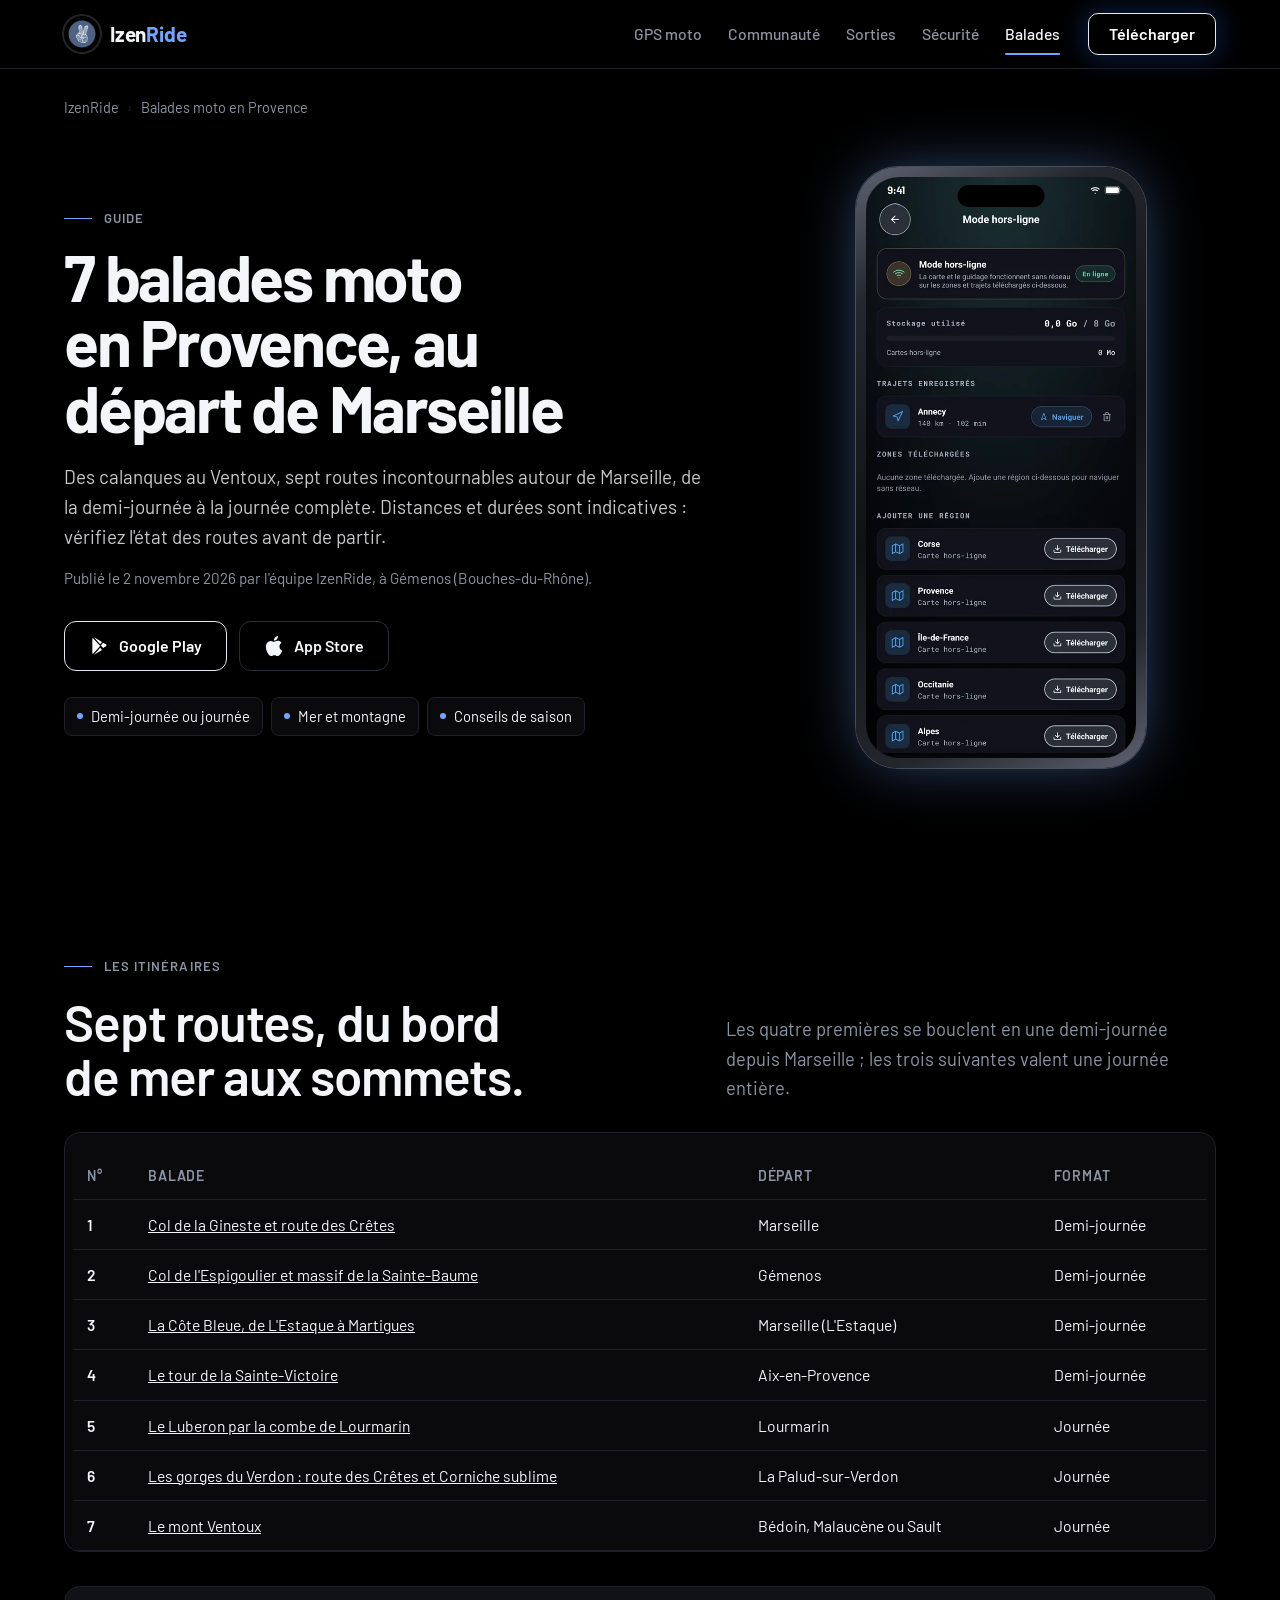
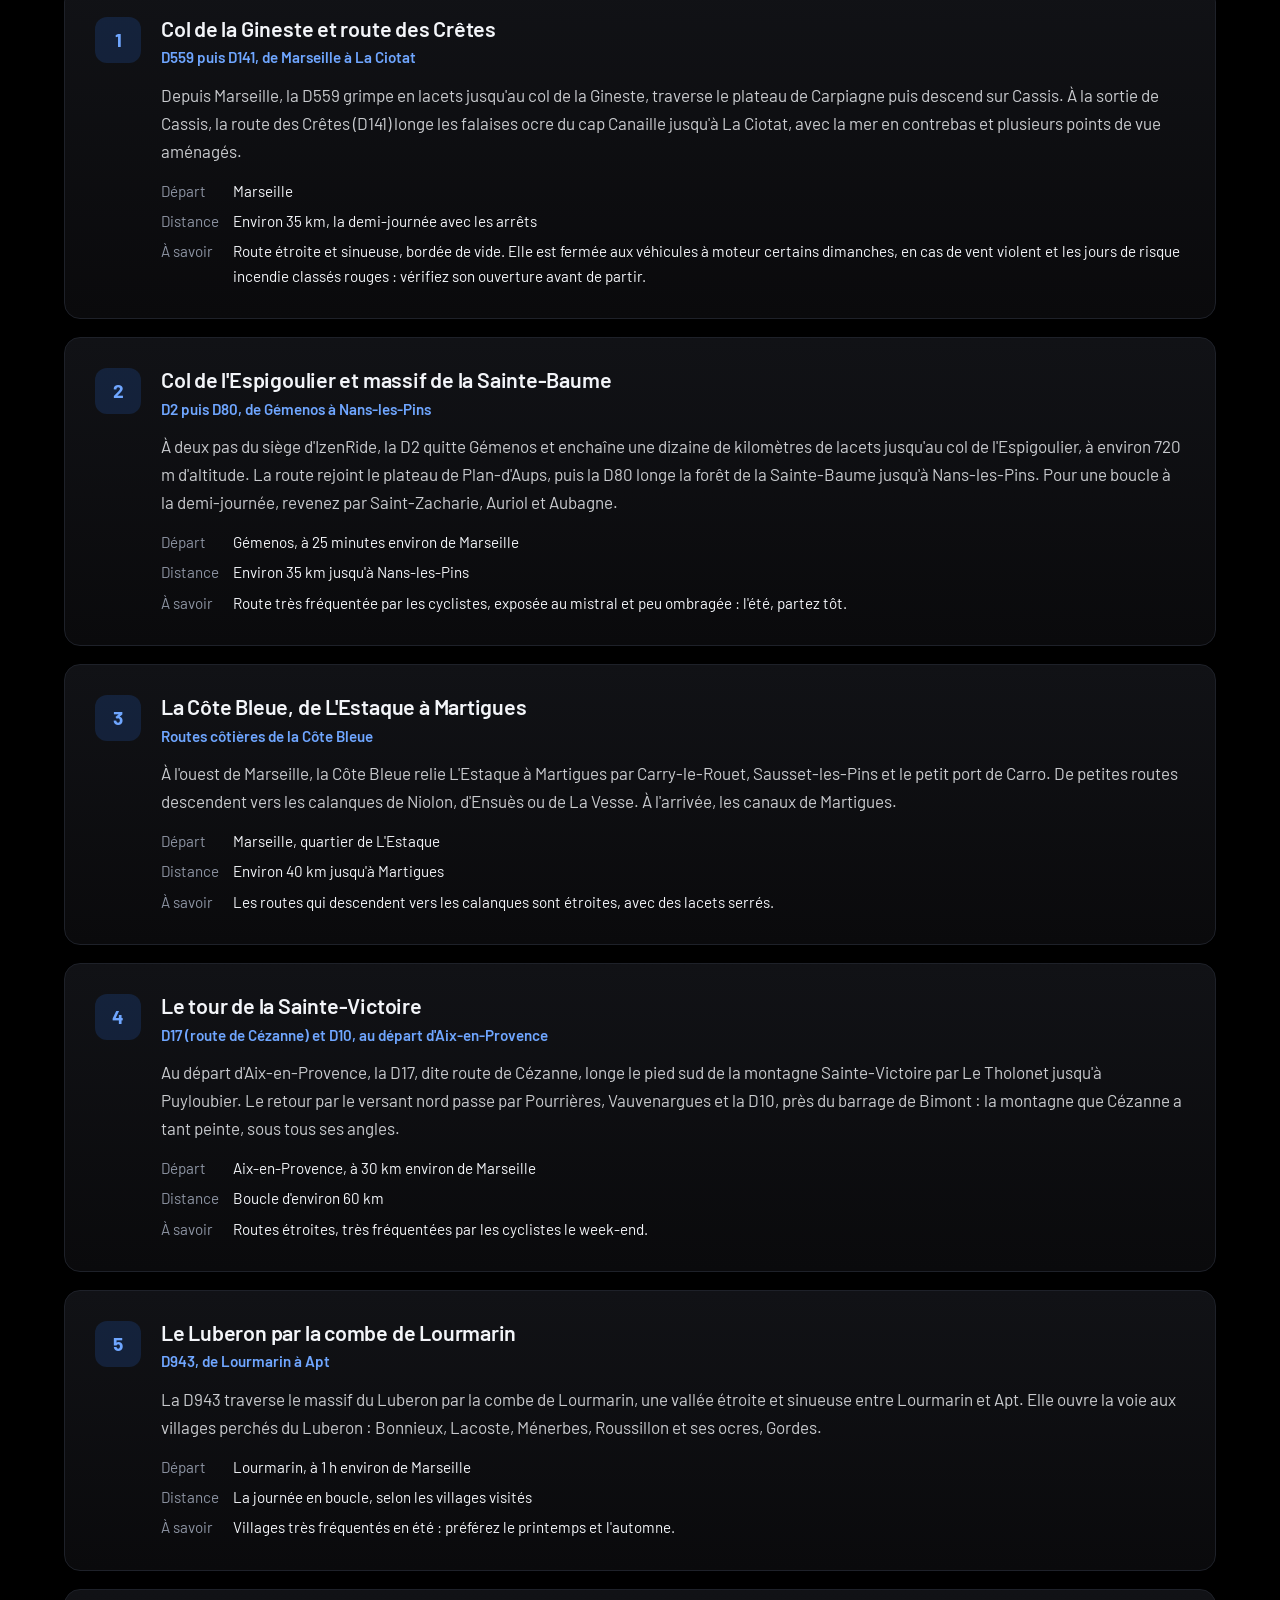
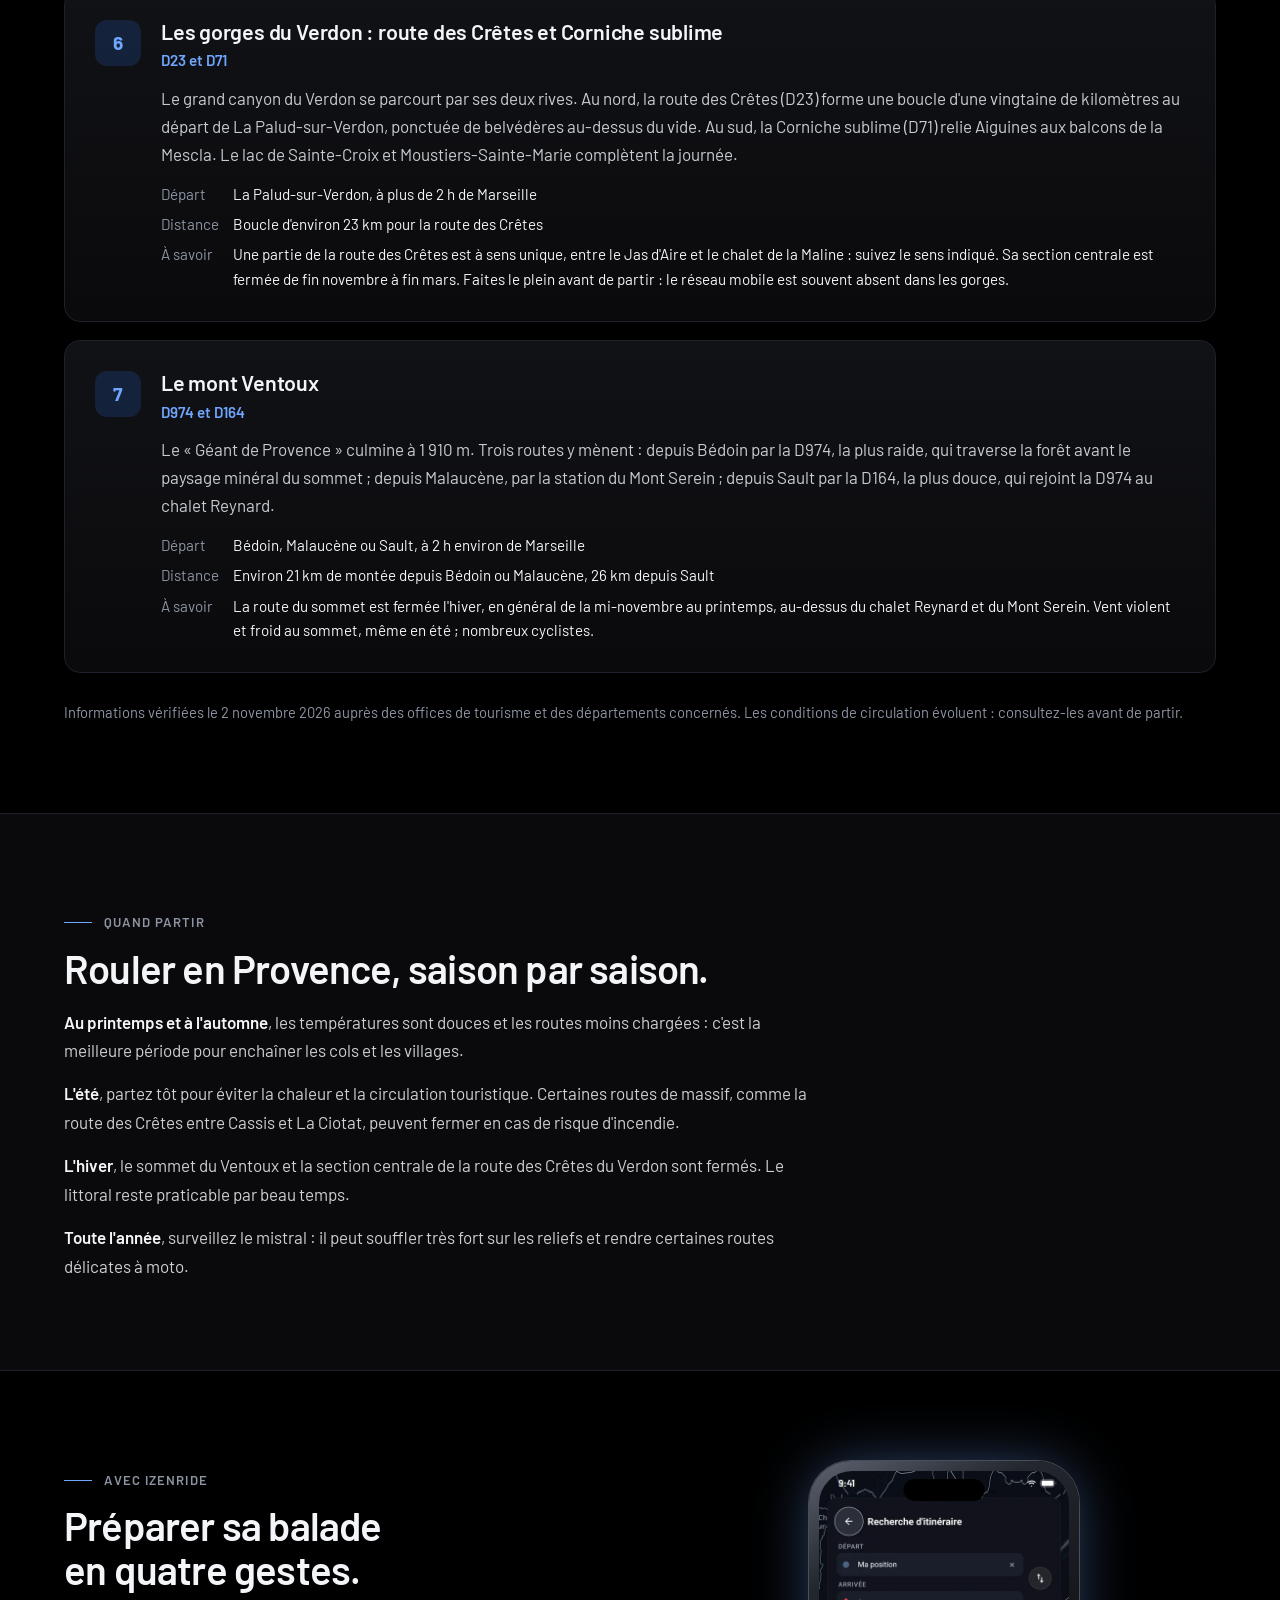
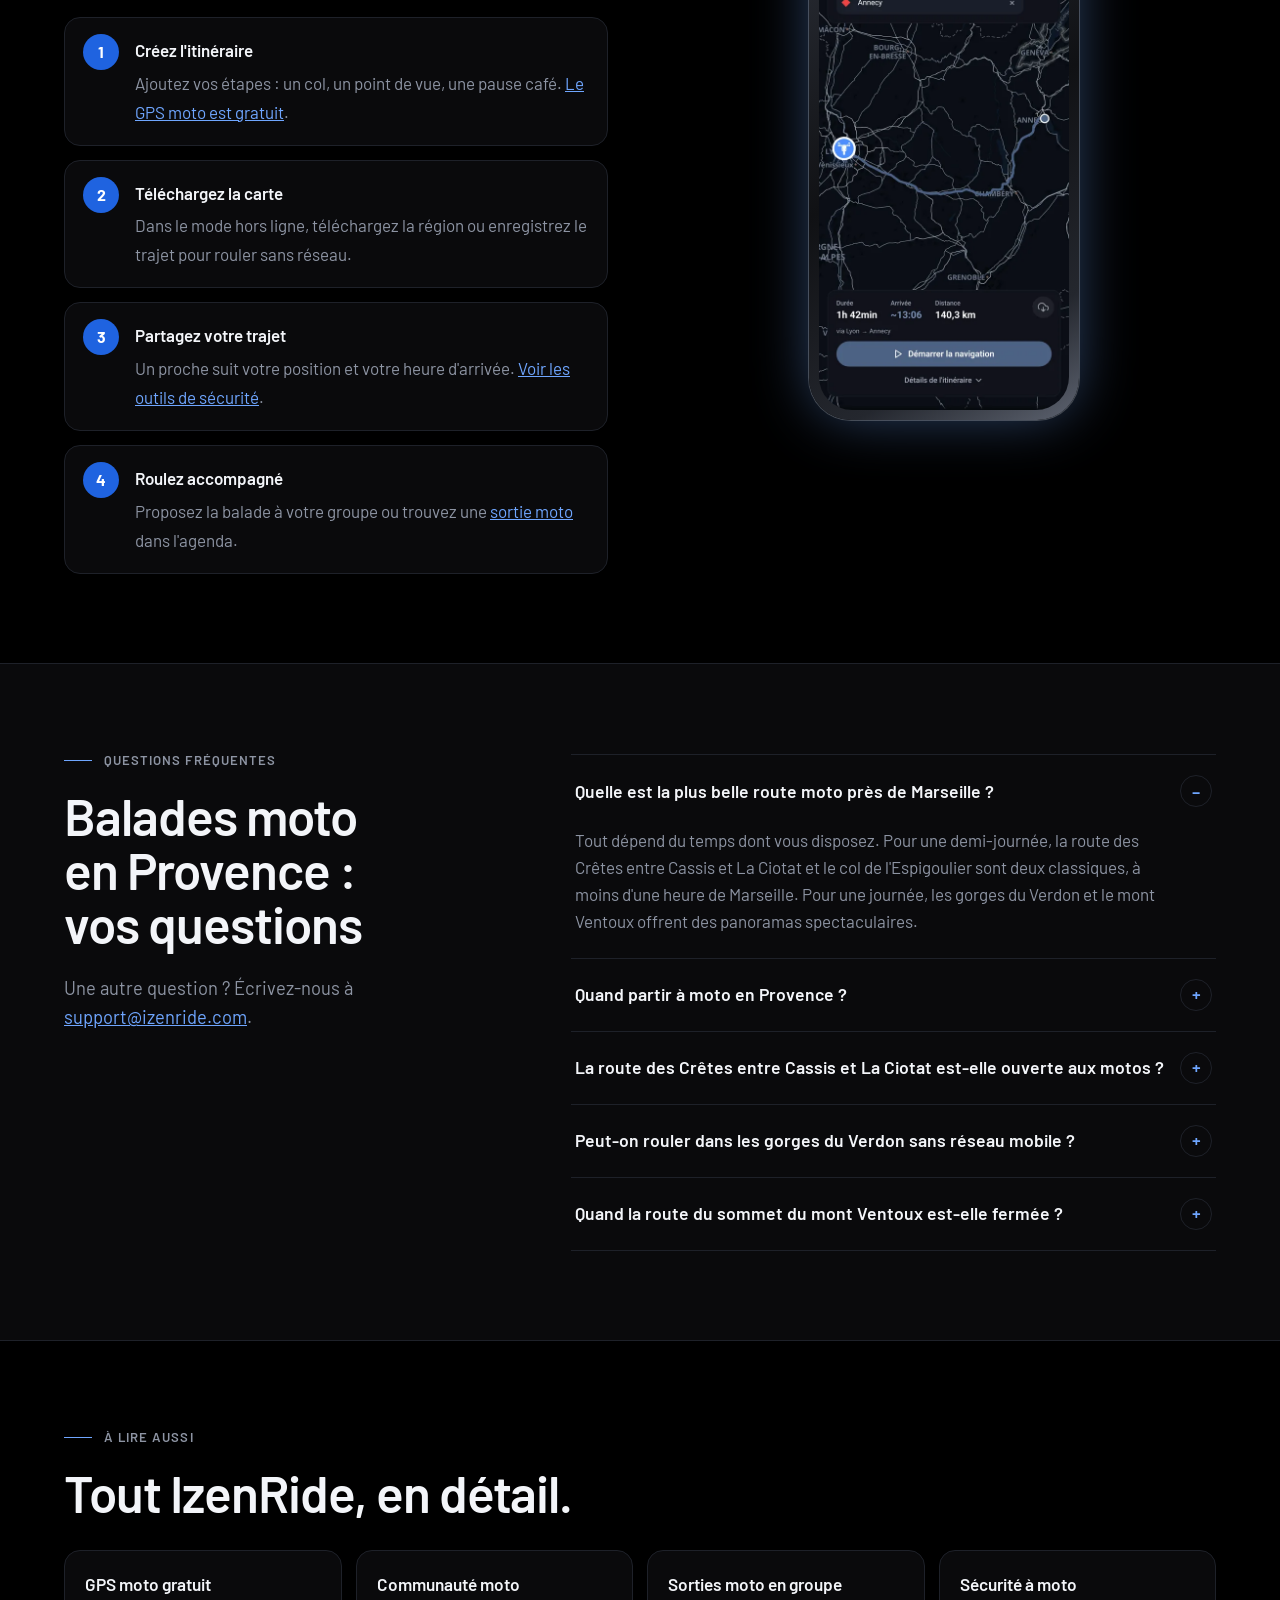
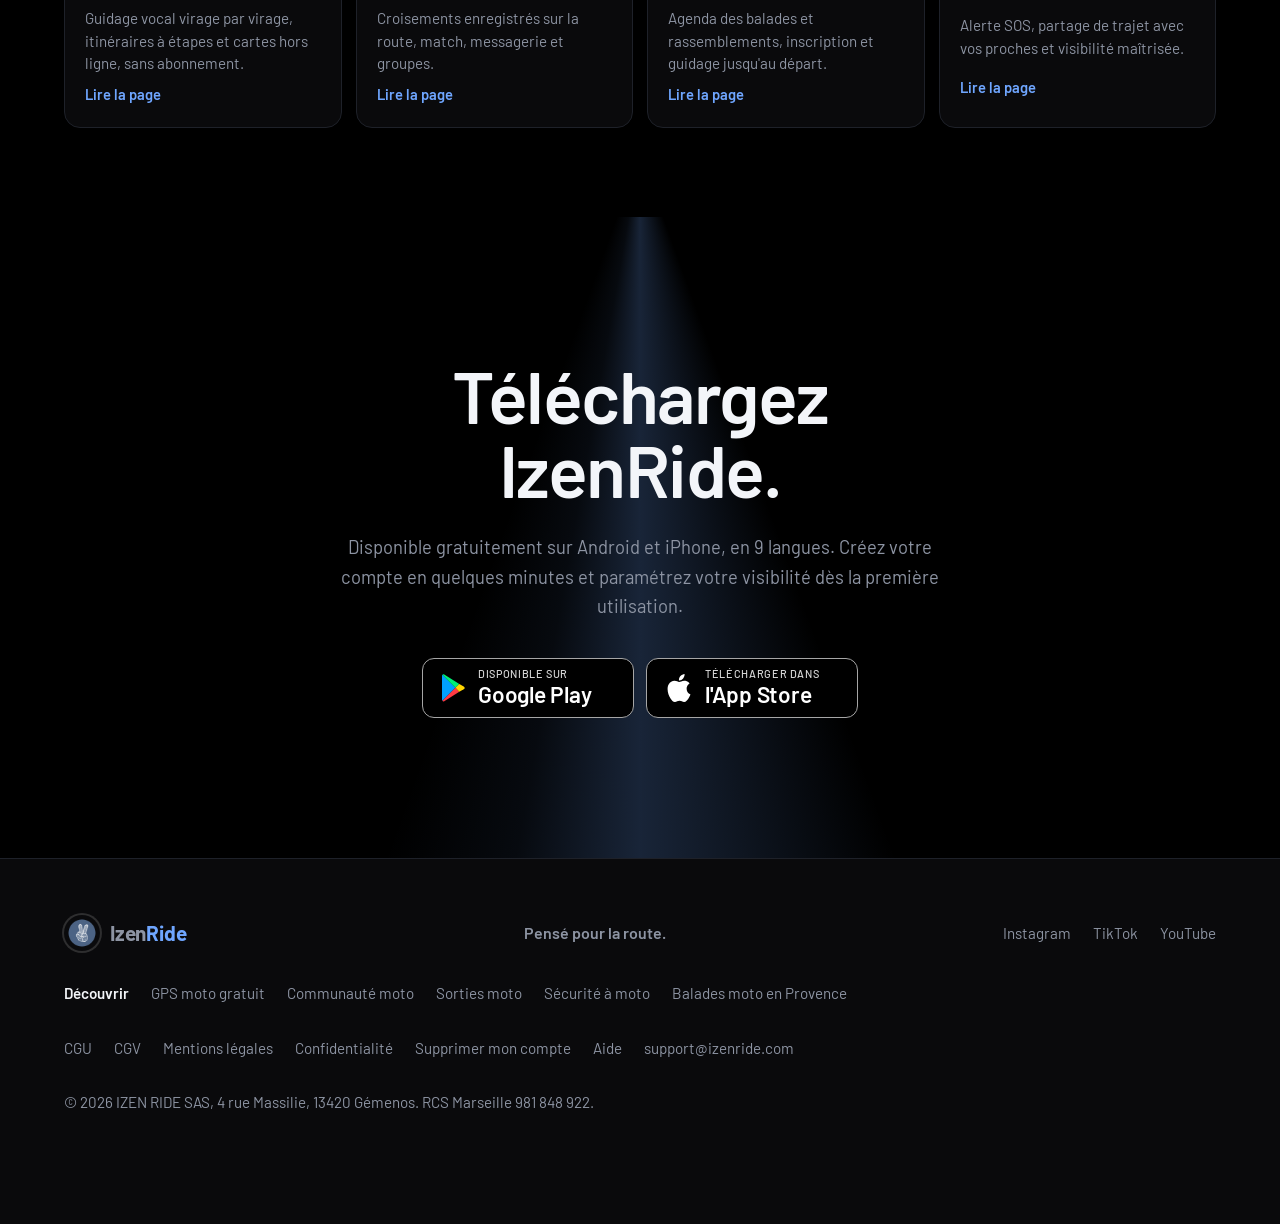
==== balades-moto-provence.html @ d1d54a8a "SEO : 5 pages de contenu (GPS moto gratuit, communauté, sorties, sécurité, balades en Provence), mai" ====
<!doctype html>
<html lang="fr">
<head>
<meta charset="utf-8">
<meta name="viewport" content="width=device-width, initial-scale=1, viewport-fit=cover">
<title>7 balades moto en Provence au départ de Marseille | IzenRide</title>
<link rel="canonical" href="https://izenride.fr/balades-moto-provence.html">
<meta name="description" content="Route des Crêtes, Espigoulier, Sainte-Victoire, Côte Bleue, Luberon, Verdon et Ventoux : 7 balades moto en Provence au départ de Marseille.">
<meta name="robots" content="max-image-preview:large">
<meta name="theme-color" content="#000000">
<meta property="og:type" content="article">
<meta property="og:title" content="7 balades moto en Provence au départ de Marseille | IzenRide">
<meta property="og:description" content="Route des Crêtes, Espigoulier, Sainte-Victoire, Côte Bleue, Luberon, Verdon et Ventoux : 7 balades moto en Provence au départ de Marseille.">
<meta property="og:url" content="https://izenride.fr/balades-moto-provence.html">
<meta property="og:site_name" content="IzenRide">
<meta property="og:locale" content="fr_FR">
<meta property="og:image" content="https://izenride.fr/assets/img/og-izenride.jpg">
<meta property="og:image:width" content="1200">
<meta property="og:image:height" content="630">
<meta property="og:image:alt" content="IzenRide, l'application GPS et communauté moto">
<meta property="article:published_time" content="2026-11-02">
<meta property="article:modified_time" content="2026-11-02">
<meta name="twitter:card" content="summary_large_image">
<meta name="twitter:title" content="7 balades moto en Provence au départ de Marseille | IzenRide">
<meta name="twitter:description" content="Route des Crêtes, Espigoulier, Sainte-Victoire, Côte Bleue, Luberon, Verdon et Ventoux : 7 balades moto en Provence au départ de Marseille.">
<meta name="twitter:image" content="https://izenride.fr/assets/img/og-izenride.jpg">
<meta name="apple-itunes-app" content="app-id=6476877458">
<link rel="icon" href="/favicon.ico" sizes="any">
<link rel="icon" type="image/png" sizes="32x32" href="assets/img/favicon-32.png">
<link rel="apple-touch-icon" href="assets/img/apple-touch-icon.png">
<link rel="preload" href="assets/fonts/barlow-latin-700-normal.woff2" as="font" type="font/woff2" crossorigin>
<link rel="stylesheet" href="assets/css/fonts.css?v=20261020">
<link rel="stylesheet" href="assets/css/site.css?v=20261102b">
<link rel="stylesheet" href="assets/css/page.css?v=20261102">
<script type="application/ld+json">
{
 "@context": "https://schema.org",
 "@graph": [
  {
   "@type": "WebPage",
   "@id": "https://izenride.fr/balades-moto-provence.html#page",
   "url": "https://izenride.fr/balades-moto-provence.html",
   "name": "7 balades moto en Provence au départ de Marseille | IzenRide",
   "description": "Route des Crêtes, Espigoulier, Sainte-Victoire, Côte Bleue, Luberon, Verdon et Ventoux : 7 balades moto en Provence au départ de Marseille.",
   "inLanguage": "fr-FR",
   "isPartOf": {
    "@id": "https://izenride.fr/#site"
   },
   "primaryImageOfPage": {
    "@type": "ImageObject",
    "url": "https://izenride.fr/assets/screens/v319b-hors-ligne.webp"
   },
   "breadcrumb": {
    "@id": "https://izenride.fr/balades-moto-provence.html#breadcrumb"
   },
   "dateModified": "2026-11-02"
  },
  {
   "@type": "Article",
   "@id": "https://izenride.fr/balades-moto-provence.html#article",
   "headline": "7 balades moto en Provence, au départ de Marseille",
   "description": "Route des Crêtes, Espigoulier, Sainte-Victoire, Côte Bleue, Luberon, Verdon et Ventoux : 7 balades moto en Provence au départ de Marseille.",
   "inLanguage": "fr-FR",
   "image": [
    "https://izenride.fr/assets/img/og-izenride.jpg"
   ],
   "datePublished": "2026-11-02",
   "dateModified": "2026-11-02",
   "author": {
    "@type": "Organization",
    "@id": "https://izenride.fr/#org",
    "name": "IzenRide",
    "url": "https://izenride.fr/"
   },
   "publisher": {
    "@type": "Organization",
    "@id": "https://izenride.fr/#org",
    "name": "IzenRide",
    "logo": {
     "@type": "ImageObject",
     "url": "https://izenride.fr/assets/img/logo-512.png"
    }
   },
   "mainEntityOfPage": {
    "@id": "https://izenride.fr/balades-moto-provence.html#page"
   }
  },
  {
   "@type": "BreadcrumbList",
   "@id": "https://izenride.fr/balades-moto-provence.html#breadcrumb",
   "itemListElement": [
    {
     "@type": "ListItem",
     "position": 1,
     "name": "IzenRide",
     "item": "https://izenride.fr/"
    },
    {
     "@type": "ListItem",
     "position": 2,
     "name": "Balades moto en Provence",
     "item": "https://izenride.fr/balades-moto-provence.html"
    }
   ]
  },
  {
   "@type": "FAQPage",
   "@id": "https://izenride.fr/balades-moto-provence.html#faq",
   "mainEntity": [
    {
     "@type": "Question",
     "name": "Quelle est la plus belle route moto près de Marseille ?",
     "acceptedAnswer": {
      "@type": "Answer",
      "text": "Tout dépend du temps dont vous disposez. Pour une demi-journée, la route des Crêtes entre Cassis et La Ciotat et le col de l'Espigoulier sont deux classiques, à moins d'une heure de Marseille. Pour une journée, les gorges du Verdon et le mont Ventoux offrent des panoramas spectaculaires."
     }
    },
    {
     "@type": "Question",
     "name": "Quand partir à moto en Provence ?",
     "acceptedAnswer": {
      "@type": "Answer",
      "text": "Le printemps et l'automne sont les saisons les plus agréables. L'été, partez tôt à cause de la chaleur et vérifiez les fermetures liées au risque d'incendie. L'hiver, le sommet du Ventoux et la section centrale de la route des Crêtes du Verdon sont fermés."
     }
    },
    {
     "@type": "Question",
     "name": "La route des Crêtes entre Cassis et La Ciotat est-elle ouverte aux motos ?",
     "acceptedAnswer": {
      "@type": "Answer",
      "text": "Oui, en dehors des fermetures : elle est fermée aux véhicules à moteur certains dimanches, en cas de vent violent et les jours de risque incendie classés rouges. Vérifiez son ouverture avant de partir."
     }
    },
    {
     "@type": "Question",
     "name": "Peut-on rouler dans les gorges du Verdon sans réseau mobile ?",
     "acceptedAnswer": {
      "@type": "Answer",
      "text": "Oui, avec une carte téléchargée à l'avance. Dans le mode hors ligne d'IzenRide, la carte et le guidage fonctionnent sans réseau sur les zones et les trajets téléchargés."
     }
    },
    {
     "@type": "Question",
     "name": "Quand la route du sommet du mont Ventoux est-elle fermée ?",
     "acceptedAnswer": {
      "@type": "Answer",
      "text": "Chaque hiver, en général de la mi-novembre au printemps, au-dessus du chalet Reynard côté sud et du Mont Serein côté nord. Les dates varient selon l'enneigement."
     }
    }
   ]
  }
 ]
}
</script>
<script defer src="https://izeninfo.fr/stats/t.js" data-site="izenride"></script>
</head>
<body class="page">
<a class="skip" href="#contenu">Aller au contenu</a>

<header class="top solid">
  <div class="wrap">
    <a class="brand" href="/" aria-label="IzenRide, accueil"><img src="assets/img/logo.png" alt="" width="36" height="36"><span>Izen<b>Ride</b></span></a>
    <nav class="nav" aria-label="Navigation principale">
      <a href="gps-moto-gratuit.html">GPS moto</a>
      <a href="communaute-moto.html">Communauté</a>
      <a href="sorties-moto.html">Sorties</a>
      <a href="securite-moto.html">Sécurité</a>
      <a href="balades-moto-provence.html" aria-current="page">Balades</a>
    </nav>
    <a class="btn btn-primary" href="#telecharger">Télécharger</a>
  </div>
</header>

<main id="contenu">
  <nav class="crumbs wrap" aria-label="Fil d'Ariane">
    <ol><li><a href="/">IzenRide</a></li><li aria-current="page">Balades moto en Provence</li></ol>
  </nav>

  <section class="page-hero wrap" aria-labelledby="page-title">
    <div>
      <span class="kicker">Guide</span>
      <h1 id="page-title">7 balades moto en Provence, au départ de Marseille</h1>
      <p class="lede">Des calanques au Ventoux, sept routes incontournables autour de Marseille, de la demi-journée à la journée complète. Distances et durées sont indicatives : vérifiez l'état des routes avant de partir.</p>
      <p class="byline">Publié le <time datetime="2026-11-02">2 novembre 2026</time> par l'équipe IzenRide, à Gémenos (Bouches-du-Rhône).</p>
      <div class="ctas">
          <a class="btn btn-primary" href="https://play.google.com/store/apps/details?id=com.izenride.app" rel="noopener">
            <svg viewBox="0 0 24 24" fill="currentColor" aria-hidden="true"><path d="M4.6 2.3 13.4 12l-8.8 9.7c-.4-.2-.6-.7-.6-1.2V3.5c0-.5.2-1 .6-1.2Zm10 8.4 2.4-2.6 3.3 1.9c1 .6 1 1.8 0 2.4l-3.3 1.9-2.4-2.6-.6-.7.6-.3ZM5.9 1.6l9.8 5.6-2.3 2.6-7.5-8.2Zm7.5 12.6 2.3 2.6-9.8 5.6 7.5-8.2Z"/></svg>
            Google Play
          </a>
          <a class="btn btn-ghost" href="https://apps.apple.com/fr/app/izenride/id6476877458" rel="noopener">
            <svg viewBox="0 0 24 24" fill="currentColor" aria-hidden="true"><path d="M12.152 6.896c-.948 0-2.415-1.078-3.96-1.04-2.04.027-3.91 1.183-4.961 3.014-2.117 3.675-.546 9.103 1.519 12.09 1.013 1.454 2.208 3.09 3.792 3.039 1.52-.065 2.09-.987 3.935-.987 1.831 0 2.35.987 3.96.948 1.637-.026 2.676-1.48 3.676-2.948 1.156-1.688 1.636-3.325 1.662-3.415-.039-.013-3.182-1.221-3.22-4.857-.026-3.04 2.48-4.494 2.597-4.559-1.429-2.09-3.623-2.324-4.39-2.376-2-.156-3.675 1.09-4.61 1.09zM15.53 3.83c.843-1.012 1.4-2.427 1.245-3.83-1.207.052-2.662.805-3.532 1.818-.78.896-1.454 2.338-1.273 3.714 1.338.104 2.715-.688 3.559-1.701"/></svg>
            App Store
          </a>
        </div>
      <ul class="facts"><li>Demi-journée ou journée</li><li>Mer et montagne</li><li>Conseils de saison</li></ul>
    </div>
    <div class="phone"><img src="assets/screens/v319b-hors-ligne.webp" alt="Écran Mode hors-ligne d'IzenRide : la région Provence prête à être téléchargée pour rouler sans réseau" width="540" height="1104" fetchpriority="high"></div>
  </section>

  <section class="band" id="itineraires" aria-labelledby="routes-title">
    <div class="wrap">
      <div class="sec-lead">
        <div class="head">
          <span class="kicker">Les itinéraires</span>
          <h2 id="routes-title">Sept routes, du bord de mer aux sommets.</h2>
        </div>
        <p class="lede">Les quatre premières se bouclent en une demi-journée depuis Marseille ; les trois suivantes valent une journée entière.</p>
      </div>
      <div class="tbl-wrap mt">
        <table class="tbl">
          <caption class="sr-only">Résumé des sept balades moto</caption>
          <thead><tr><th scope="col">N°</th><th scope="col">Balade</th><th scope="col">Départ</th><th scope="col">Format</th></tr></thead>
          <tbody>
            <tr><td>1</td><td><a href="#cretes">Col de la Gineste et route des Crêtes</a></td><td>Marseille</td><td>Demi-journée</td></tr>
            <tr><td>2</td><td><a href="#espigoulier">Col de l'Espigoulier et massif de la Sainte-Baume</a></td><td>Gémenos</td><td>Demi-journée</td></tr>
            <tr><td>3</td><td><a href="#cote-bleue">La Côte Bleue, de L'Estaque à Martigues</a></td><td>Marseille (L'Estaque)</td><td>Demi-journée</td></tr>
            <tr><td>4</td><td><a href="#sainte-victoire">Le tour de la Sainte-Victoire</a></td><td>Aix-en-Provence</td><td>Demi-journée</td></tr>
            <tr><td>5</td><td><a href="#luberon">Le Luberon par la combe de Lourmarin</a></td><td>Lourmarin</td><td>Journée</td></tr>
            <tr><td>6</td><td><a href="#verdon">Les gorges du Verdon : route des Crêtes et Corniche sublime</a></td><td>La Palud-sur-Verdon</td><td>Journée</td></tr>
            <tr><td>7</td><td><a href="#ventoux">Le mont Ventoux</a></td><td>Bédoin, Malaucène ou Sault</td><td>Journée</td></tr>
          </tbody>
        </table>
      </div>
      <div class="routes">
        <article class="route" id="cretes" aria-labelledby="cretes-t">
          <span class="num" aria-hidden="true">1</span>
          <div>
            <h3 id="cretes-t">Col de la Gineste et route des Crêtes</h3>
            <span class="road">D559 puis D141, de Marseille à La Ciotat</span>
            <p>Depuis Marseille, la D559 grimpe en lacets jusqu'au col de la Gineste, traverse le plateau de Carpiagne puis descend sur Cassis. À la sortie de Cassis, la route des Crêtes (D141) longe les falaises ocre du cap Canaille jusqu'à La Ciotat, avec la mer en contrebas et plusieurs points de vue aménagés.</p>
            <dl>
              <dt>Départ</dt><dd>Marseille</dd>
              <dt>Distance</dt><dd>Environ 35 km, la demi-journée avec les arrêts</dd>
              <dt>À savoir</dt><dd>Route étroite et sinueuse, bordée de vide. Elle est fermée aux véhicules à moteur certains dimanches, en cas de vent violent et les jours de risque incendie classés rouges : vérifiez son ouverture avant de partir.</dd>
            </dl>
          </div>
        </article>
        <article class="route" id="espigoulier" aria-labelledby="espigoulier-t">
          <span class="num" aria-hidden="true">2</span>
          <div>
            <h3 id="espigoulier-t">Col de l'Espigoulier et massif de la Sainte-Baume</h3>
            <span class="road">D2 puis D80, de Gémenos à Nans-les-Pins</span>
            <p>À deux pas du siège d'IzenRide, la D2 quitte Gémenos et enchaîne une dizaine de kilomètres de lacets jusqu'au col de l'Espigoulier, à environ 720 m d'altitude. La route rejoint le plateau de Plan-d'Aups, puis la D80 longe la forêt de la Sainte-Baume jusqu'à Nans-les-Pins. Pour une boucle à la demi-journée, revenez par Saint-Zacharie, Auriol et Aubagne.</p>
            <dl>
              <dt>Départ</dt><dd>Gémenos, à 25 minutes environ de Marseille</dd>
              <dt>Distance</dt><dd>Environ 35 km jusqu'à Nans-les-Pins</dd>
              <dt>À savoir</dt><dd>Route très fréquentée par les cyclistes, exposée au mistral et peu ombragée : l'été, partez tôt.</dd>
            </dl>
          </div>
        </article>
        <article class="route" id="cote-bleue" aria-labelledby="cote-bleue-t">
          <span class="num" aria-hidden="true">3</span>
          <div>
            <h3 id="cote-bleue-t">La Côte Bleue, de L'Estaque à Martigues</h3>
            <span class="road">Routes côtières de la Côte Bleue</span>
            <p>À l'ouest de Marseille, la Côte Bleue relie L'Estaque à Martigues par Carry-le-Rouet, Sausset-les-Pins et le petit port de Carro. De petites routes descendent vers les calanques de Niolon, d'Ensuès ou de La Vesse. À l'arrivée, les canaux de Martigues.</p>
            <dl>
              <dt>Départ</dt><dd>Marseille, quartier de L'Estaque</dd>
              <dt>Distance</dt><dd>Environ 40 km jusqu'à Martigues</dd>
              <dt>À savoir</dt><dd>Les routes qui descendent vers les calanques sont étroites, avec des lacets serrés.</dd>
            </dl>
          </div>
        </article>
        <article class="route" id="sainte-victoire" aria-labelledby="sainte-victoire-t">
          <span class="num" aria-hidden="true">4</span>
          <div>
            <h3 id="sainte-victoire-t">Le tour de la Sainte-Victoire</h3>
            <span class="road">D17 (route de Cézanne) et D10, au départ d'Aix-en-Provence</span>
            <p>Au départ d'Aix-en-Provence, la D17, dite route de Cézanne, longe le pied sud de la montagne Sainte-Victoire par Le Tholonet jusqu'à Puyloubier. Le retour par le versant nord passe par Pourrières, Vauvenargues et la D10, près du barrage de Bimont : la montagne que Cézanne a tant peinte, sous tous ses angles.</p>
            <dl>
              <dt>Départ</dt><dd>Aix-en-Provence, à 30 km environ de Marseille</dd>
              <dt>Distance</dt><dd>Boucle d'environ 60 km</dd>
              <dt>À savoir</dt><dd>Routes étroites, très fréquentées par les cyclistes le week-end.</dd>
            </dl>
          </div>
        </article>
        <article class="route" id="luberon" aria-labelledby="luberon-t">
          <span class="num" aria-hidden="true">5</span>
          <div>
            <h3 id="luberon-t">Le Luberon par la combe de Lourmarin</h3>
            <span class="road">D943, de Lourmarin à Apt</span>
            <p>La D943 traverse le massif du Luberon par la combe de Lourmarin, une vallée étroite et sinueuse entre Lourmarin et Apt. Elle ouvre la voie aux villages perchés du Luberon : Bonnieux, Lacoste, Ménerbes, Roussillon et ses ocres, Gordes.</p>
            <dl>
              <dt>Départ</dt><dd>Lourmarin, à 1 h environ de Marseille</dd>
              <dt>Distance</dt><dd>La journée en boucle, selon les villages visités</dd>
              <dt>À savoir</dt><dd>Villages très fréquentés en été : préférez le printemps et l'automne.</dd>
            </dl>
          </div>
        </article>
        <article class="route" id="verdon" aria-labelledby="verdon-t">
          <span class="num" aria-hidden="true">6</span>
          <div>
            <h3 id="verdon-t">Les gorges du Verdon : route des Crêtes et Corniche sublime</h3>
            <span class="road">D23 et D71</span>
            <p>Le grand canyon du Verdon se parcourt par ses deux rives. Au nord, la route des Crêtes (D23) forme une boucle d'une vingtaine de kilomètres au départ de La Palud-sur-Verdon, ponctuée de belvédères au-dessus du vide. Au sud, la Corniche sublime (D71) relie Aiguines aux balcons de la Mescla. Le lac de Sainte-Croix et Moustiers-Sainte-Marie complètent la journée.</p>
            <dl>
              <dt>Départ</dt><dd>La Palud-sur-Verdon, à plus de 2 h de Marseille</dd>
              <dt>Distance</dt><dd>Boucle d'environ 23 km pour la route des Crêtes</dd>
              <dt>À savoir</dt><dd>Une partie de la route des Crêtes est à sens unique, entre le Jas d'Aire et le chalet de la Maline : suivez le sens indiqué. Sa section centrale est fermée de fin novembre à fin mars. Faites le plein avant de partir : le réseau mobile est souvent absent dans les gorges.</dd>
            </dl>
          </div>
        </article>
        <article class="route" id="ventoux" aria-labelledby="ventoux-t">
          <span class="num" aria-hidden="true">7</span>
          <div>
            <h3 id="ventoux-t">Le mont Ventoux</h3>
            <span class="road">D974 et D164</span>
            <p>Le « Géant de Provence » culmine à 1 910 m. Trois routes y mènent : depuis Bédoin par la D974, la plus raide, qui traverse la forêt avant le paysage minéral du sommet ; depuis Malaucène, par la station du Mont Serein ; depuis Sault par la D164, la plus douce, qui rejoint la D974 au chalet Reynard.</p>
            <dl>
              <dt>Départ</dt><dd>Bédoin, Malaucène ou Sault, à 2 h environ de Marseille</dd>
              <dt>Distance</dt><dd>Environ 21 km de montée depuis Bédoin ou Malaucène, 26 km depuis Sault</dd>
              <dt>À savoir</dt><dd>La route du sommet est fermée l'hiver, en général de la mi-novembre au printemps, au-dessus du chalet Reynard et du Mont Serein. Vent violent et froid au sommet, même en été ; nombreux cyclistes.</dd>
            </dl>
          </div>
        </article>
      </div>
      <p class="fine mt">Informations vérifiées le 2 novembre 2026 auprès des offices de tourisme et des départements concernés. Les conditions de circulation évoluent : consultez-les avant de partir.</p>
    </div>
  </section>

  <section class="band alt" id="saisons" aria-labelledby="season-title">
    <div class="wrap">
      <div class="prose">
        <span class="kicker">Quand partir</span>
        <h2 id="season-title">Rouler en Provence, saison par saison.</h2>
        <p><strong>Au printemps et à l'automne</strong>, les températures sont douces et les routes moins chargées : c'est la meilleure période pour enchaîner les cols et les villages.</p>
        <p><strong>L'été</strong>, partez tôt pour éviter la chaleur et la circulation touristique. Certaines routes de massif, comme la route des Crêtes entre Cassis et La Ciotat, peuvent fermer en cas de risque d'incendie.</p>
        <p><strong>L'hiver</strong>, le sommet du Ventoux et la section centrale de la route des Crêtes du Verdon sont fermés. Le littoral reste praticable par beau temps.</p>
        <p><strong>Toute l'année</strong>, surveillez le mistral : il peut souffler très fort sur les reliefs et rendre certaines routes délicates à moto.</p>
      </div>
    </div>
  </section>

  <section class="band" id="preparer" aria-labelledby="prep-title">
    <div class="wrap two-col">
      <div class="prose">
        <span class="kicker">Avec IzenRide</span>
        <h2 id="prep-title">Préparer sa balade en quatre gestes.</h2>
        <ol class="steps">
          <li><b>Créez l'itinéraire</b><span>Ajoutez vos étapes : un col, un point de vue, une pause café. <a href="gps-moto-gratuit.html">Le GPS moto est gratuit</a>.</span></li>
          <li><b>Téléchargez la carte</b><span>Dans le mode hors ligne, téléchargez la région ou enregistrez le trajet pour rouler sans réseau.</span></li>
          <li><b>Partagez votre trajet</b><span>Un proche suit votre position et votre heure d'arrivée. <a href="securite-moto.html">Voir les outils de sécurité</a>.</span></li>
          <li><b>Roulez accompagné</b><span>Proposez la balade à votre groupe ou trouvez une <a href="sorties-moto.html">sortie moto</a> dans l'agenda.</span></li>
        </ol>
      </div>
      <div class="phone"><img src="assets/screens/v319b-itineraire.webp" alt="Écran Recherche d'itinéraire d'IzenRide avant le départ d'une balade moto" width="540" height="1104" loading="lazy" decoding="async"></div>
    </div>
  </section>

  <section class="band alt" id="questions" aria-labelledby="faq-title">
    <div class="wrap faq-layout">
      <div class="head">
        <span class="kicker">Questions fréquentes</span>
        <h2 id="faq-title">Balades moto en Provence : vos questions</h2>
        <p class="lede">Une autre question ? Écrivez-nous à <a href="mailto:support@izenride.com">support@izenride.com</a>.</p>
      </div>
      <div class="faq">
        <details open><summary>Quelle est la plus belle route moto près de Marseille ?</summary><p>Tout dépend du temps dont vous disposez. Pour une demi-journée, la route des Crêtes entre Cassis et La Ciotat et le col de l'Espigoulier sont deux classiques, à moins d'une heure de Marseille. Pour une journée, les gorges du Verdon et le mont Ventoux offrent des panoramas spectaculaires.</p></details>
        <details><summary>Quand partir à moto en Provence ?</summary><p>Le printemps et l'automne sont les saisons les plus agréables. L'été, partez tôt à cause de la chaleur et vérifiez les fermetures liées au risque d'incendie. L'hiver, le sommet du Ventoux et la section centrale de la route des Crêtes du Verdon sont fermés.</p></details>
        <details><summary>La route des Crêtes entre Cassis et La Ciotat est-elle ouverte aux motos ?</summary><p>Oui, en dehors des fermetures : elle est fermée aux véhicules à moteur certains dimanches, en cas de vent violent et les jours de risque incendie classés rouges. Vérifiez son ouverture avant de partir.</p></details>
        <details><summary>Peut-on rouler dans les gorges du Verdon sans réseau mobile ?</summary><p>Oui, avec une carte téléchargée à l'avance. Dans le mode hors ligne d'IzenRide, la carte et le guidage fonctionnent sans réseau sur les zones et les trajets téléchargés.</p></details>
        <details><summary>Quand la route du sommet du mont Ventoux est-elle fermée ?</summary><p>Chaque hiver, en général de la mi-novembre au printemps, au-dessus du chalet Reynard côté sud et du Mont Serein côté nord. Les dates varient selon l'enneigement.</p></details>
      </div>
    </div>
  </section>

  <section class="band" id="a-lire" aria-labelledby="related-title">
    <div class="wrap">
      <div class="head">
        <span class="kicker">À lire aussi</span>
        <h2 id="related-title">Tout IzenRide, en détail.</h2>
      </div>
      <div class="related">
        <a href="gps-moto-gratuit.html"><b>GPS moto gratuit</b><span>Guidage vocal virage par virage, itinéraires à étapes et cartes hors ligne, sans abonnement.</span><em>Lire la page</em></a>
        <a href="communaute-moto.html"><b>Communauté moto</b><span>Croisements enregistrés sur la route, match, messagerie et groupes.</span><em>Lire la page</em></a>
        <a href="sorties-moto.html"><b>Sorties moto en groupe</b><span>Agenda des balades et rassemblements, inscription et guidage jusqu'au départ.</span><em>Lire la page</em></a>
        <a href="securite-moto.html"><b>Sécurité à moto</b><span>Alerte SOS, partage de trajet avec vos proches et visibilité maîtrisée.</span><em>Lire la page</em></a>
      </div>
    </div>
  </section>

  <section class="band get" id="telecharger" aria-labelledby="get-title">
    <div class="wrap">
      <h2 id="get-title">Téléchargez<br>IzenRide.</h2>
      <p class="lede">Disponible gratuitement sur Android et iPhone, en 9 langues. Créez votre compte en quelques minutes et paramétrez votre visibilité dès la première utilisation.</p>
      <div class="ctas">
        <a class="store" href="https://play.google.com/store/apps/details?id=com.izenride.app" rel="noopener">
          <svg class="gp" viewBox="0 0 23 26" aria-hidden="true"><path fill="#00A0FF" d="M1.2.7C.9 1 .8 1.4.8 1.9v21.8c0 .5.1.9.4 1.2L13.3 12.8Z"/><path fill="#00F076" d="M1.2.7 13.3 12.8l3.6-3.6L2.9.4C2.3 0 1.6 0 1.2.7Z"/><path fill="#FF3A44" d="M1.2 24.9c.4.7 1.1.7 1.7.4l14-8.9-3.6-3.6Z"/><path fill="#FFD500" d="m16.9 9.2-3.6 3.6 3.6 3.6 4.1-2.3c1.2-.7 1.2-1.9 0-2.6Z"/></svg>
          <span><small>Disponible sur</small><b>Google Play</b></span>
        </a>
        <a class="store" href="https://apps.apple.com/fr/app/izenride/id6476877458" rel="noopener">
          <svg viewBox="0 0 24 24" fill="currentColor" aria-hidden="true"><path d="M12.152 6.896c-.948 0-2.415-1.078-3.96-1.04-2.04.027-3.91 1.183-4.961 3.014-2.117 3.675-.546 9.103 1.519 12.09 1.013 1.454 2.208 3.09 3.792 3.039 1.52-.065 2.09-.987 3.935-.987 1.831 0 2.35.987 3.96.948 1.637-.026 2.676-1.48 3.676-2.948 1.156-1.688 1.636-3.325 1.662-3.415-.039-.013-3.182-1.221-3.22-4.857-.026-3.04 2.48-4.494 2.597-4.559-1.429-2.09-3.623-2.324-4.39-2.376-2-.156-3.675 1.09-4.61 1.09zM15.53 3.83c.843-1.012 1.4-2.427 1.245-3.83-1.207.052-2.662.805-3.532 1.818-.78.896-1.454 2.338-1.273 3.714 1.338.104 2.715-.688 3.559-1.701"/></svg>
          <span><small>Télécharger dans</small><b>l'App Store</b></span>
        </a>
      </div>
    </div>
  </section>
</main>

<footer>
  <div class="wrap">
    <div class="foot-row">
      <a class="brand" href="/"><img src="assets/img/logo.png" alt="" width="36" height="36"><span>Izen<b>Ride</b></span></a>
      <p class="motto">Pensé pour la route.</p>
      <div class="foot-links" aria-label="Réseaux sociaux">
        <a href="https://www.instagram.com/izenride/" rel="noopener">Instagram</a>
        <a href="https://www.tiktok.com/@IZENRIDE" rel="noopener">TikTok</a>
        <a href="https://www.youtube.com/@IZENRIDE" rel="noopener">YouTube</a>
      </div>
    </div>
    <nav class="foot-links foot-discover" aria-label="Découvrir IzenRide">
      <span class="lbl">Découvrir</span>
      <a href="gps-moto-gratuit.html">GPS moto gratuit</a>
      <a href="communaute-moto.html">Communauté moto</a>
      <a href="sorties-moto.html">Sorties moto</a>
      <a href="securite-moto.html">Sécurité à moto</a>
      <a href="balades-moto-provence.html">Balades moto en Provence</a>
    </nav>
    <nav class="foot-links" aria-label="Informations légales">
      <a href="cgu.html">CGU</a>
      <a href="cgv.html">CGV</a>
      <a href="mentions-legales.html">Mentions légales</a>
      <a href="confidentialite.html">Confidentialité</a>
      <a href="suppression-compte.html">Supprimer mon compte</a>
      <a href="support.html">Aide</a>
      <a href="mailto:support@izenride.com">support@izenride.com</a>
    </nav>
    <p>© 2026 IZEN RIDE SAS, 4 rue Massilie, 13420 Gémenos. RCS Marseille 981 848 922.</p>
  </div>
</footer>
</body>
</html>
---- assets/css/fonts.css ----
@font-face{font-family:'Barlow';font-style:normal;font-weight:400;font-display:swap;src:url(../fonts/barlow-latin-400-normal.woff2) format('woff2')}
@font-face{font-family:'Barlow';font-style:normal;font-weight:500;font-display:swap;src:url(../fonts/barlow-latin-500-normal.woff2) format('woff2')}
@font-face{font-family:'Barlow';font-style:normal;font-weight:600;font-display:swap;src:url(../fonts/barlow-latin-600-normal.woff2) format('woff2')}
@font-face{font-family:'Barlow';font-style:normal;font-weight:700;font-display:swap;src:url(../fonts/barlow-latin-700-normal.woff2) format('woff2')}
@font-face{font-family:'Barlow Condensed';font-style:normal;font-weight:600;font-display:swap;src:url(../fonts/barlow-condensed-latin-600-normal.woff2) format('woff2')}
@font-face{font-family:'Barlow Condensed';font-style:normal;font-weight:700;font-display:swap;src:url(../fonts/barlow-condensed-latin-700-normal.woff2) format('woff2')}
---- assets/css/site.css ----
/* Concept : une sortie de nuit. La page se lit comme un trajet : la route défile dans le hero,
   le tableau de bord compte les kilomètres au scroll, et un bandeau GPS annonce la section suivante. */
:root{
  --night:#000000;      /* fond, bleu nuit de l'app */
  --asphalt:#0A0A0C;    /* surfaces */
  --deck:#111216;       /* panneaux */
  --line:#1E2129;       /* traits */
  --ink:#F3F5F9;        /* texte */
  --mute:#8D94A3;       /* texte secondaire */
  --signal:#2F7BFF;     /* bleu d'action de l'app */
  --glow:#6FA6FF;       /* phare */
  --paint:#6FA6FF;      /* marquage, dangers, Premium */
  --trail:#A9C8FF;      /* second motard */
  --sos:#F04A4A;        /* alerte */
  --sos-strong:#D63030; /* alerte, texte blanc lisible (contraste 4,9:1) */
  --action:#1F63E0;     /* boutons, texte blanc lisible (contraste 5,4:1) */
  --ok:#6FA6FF;
  --display:"Barlow Condensed","Arial Narrow",system-ui,sans-serif;
  --body:"Barlow",system-ui,-apple-system,"Segoe UI",sans-serif;
  --gutter:clamp(16px,4vw,44px);
  --max:1240px;
  color-scheme:dark;
}
*{box-sizing:border-box}
html{scroll-behavior:smooth}
body{margin:0;background:var(--night);color:var(--ink);font:400 1.0625rem/1.6 var(--body);-webkit-font-smoothing:antialiased;overflow-x:hidden}
img{max-width:100%;display:block}
a{color:inherit}
button{font:inherit;color:inherit}
:focus-visible{outline:2px solid var(--glow);outline-offset:3px;border-radius:6px}
.wrap{max-width:var(--max);margin:0 auto;padding-inline:var(--gutter)}
h1,h2,h3{font-family:var(--display);font-weight:700;line-height:.95;letter-spacing:-.01em;margin:0;text-wrap:balance}
h2{font-size:clamp(2.6rem,6vw,5rem);text-transform:uppercase;font-weight:800}
h3{font-size:1.65rem;font-weight:700;line-height:1.05}
p{margin:0}
.lede{color:var(--mute);font-size:1.15rem;max-width:34em}
.tabnum{font-variant-numeric:tabular-nums}
.skip{position:absolute;left:-999px;top:8px;background:var(--signal);color:#fff;padding:8px 14px;border-radius:6px;z-index:60}
.skip:focus{left:8px}

/* Boutons */
.btn{display:inline-flex;align-items:center;justify-content:center;gap:10px;min-height:52px;padding:0 24px;border-radius:999px;font:600 1rem/1 var(--body);text-decoration:none;border:1px solid transparent;cursor:pointer;white-space:nowrap;transition:transform .15s,background .15s,border-color .15s}
.btn:active{transform:scale(.98)}
.btn svg{width:20px;height:20px;flex:none}
.btn-primary{background:var(--action);color:#fff;box-shadow:0 10px 30px -10px color-mix(in srgb,var(--signal) 80%,transparent)}
.btn-primary:hover{background:#1A55C4}
.btn-ghost{border-color:color-mix(in srgb,var(--ink) 22%,transparent);background:color-mix(in srgb,var(--night) 75%,transparent);}
.btn-ghost:hover{border-color:var(--ink)}

/* En-tête */
.top{position:fixed;left:0;right:0;top:0;padding-top:env(safe-area-inset-top,0px);z-index:30;transition:background .3s,border-color .3s;border-bottom:1px solid transparent}
.top.solid{background:color-mix(in srgb,var(--night) 96%,transparent);border-color:var(--line)}
.top .wrap{display:flex;align-items:center;gap:28px;height:68px}
.brand{display:flex;align-items:center;gap:10px;text-decoration:none;font:800 1.55rem/1 var(--display);letter-spacing:.01em}
.brand img{width:36px;height:36px;border-radius:50%;box-shadow:0 0 0 2px color-mix(in srgb,var(--ink) 15%,transparent)}
.brand b{color:var(--glow);font-weight:800}
.nav{display:flex;gap:26px;margin-left:auto;font-weight:500;font-size:.98rem}
.nav a{text-decoration:none;color:var(--mute);position:relative;padding-block:6px}
.nav a:hover,.nav a.here{color:var(--ink)}
.nav a.here::after{content:"";position:absolute;left:0;right:0;bottom:-2px;height:2px;border-radius:2px;background:var(--paint)}
.top .btn{min-height:42px;padding:0 20px}
.progress{position:absolute;left:0;bottom:-1px;height:2px;width:100%;transform-origin:left;transform:scaleX(0);background:linear-gradient(90deg,var(--signal),var(--glow))}
@media (max-width:900px){.nav{display:none}.top .btn{margin-left:auto}}

/* ===== Hero : la route ===== */
.hero{position:relative;min-height:min(980px,100svh);display:grid;grid-template-rows:1fr auto;overflow:hidden;isolation:isolate;background:radial-gradient(70% 50% at 60% 70%,rgba(47,123,255,.14) 0%,transparent 70%),#000}
.hero canvas{position:absolute;left:-22%;width:144%;top:-36%;height:136%;background:radial-gradient(60% 50% at 50% 74%,rgba(47,123,255,.10),transparent 70%);z-index:-1;transform-origin:50% 100%;transform:perspective(1100px) rotateX(50deg);will-change:transform}
.hero-shade{position:absolute;inset:0;z-index:-1;pointer-events:none;background:linear-gradient(90deg,rgba(0,0,0,.94) 0%,rgba(0,0,0,.72) 30%,rgba(0,0,0,0) 58%),linear-gradient(180deg,#000000 0%,rgba(0,0,0,.92) 26%,rgba(0,0,0,0) 50%)}
.nav-toast{position:absolute;left:50%;z-index:3;display:flex;align-items:center;gap:10px;padding:8px 16px 8px 8px;border-radius:999px;background:#07122A;border:1px solid color-mix(in srgb,var(--trail) 55%,transparent);box-shadow:0 18px 40px -15px #000;white-space:nowrap;opacity:0;transform:translate(-50%,10px);transition:opacity .35s,transform .35s;pointer-events:none}
.nav-toast.on{opacity:1;transform:translate(-50%,0)}
.nav-toast img{width:30px;height:30px;border-radius:50%}
.nav-toast b{display:block;font:700 1rem/1.1 var(--body)}
.nav-toast span{display:block;font-size:.82rem;color:var(--mute)}
.sim-tag{position:absolute;right:var(--gutter);top:84px;z-index:3;display:inline-flex;align-items:center;gap:8px;padding:6px 12px;border-radius:999px;font-size:.8rem;color:var(--mute);background:color-mix(in srgb,var(--night) 70%,transparent);border:1px solid var(--line);}
.sim-tag::before{content:"";width:7px;height:7px;border-radius:50%;background:var(--ok);box-shadow:0 0 8px var(--ok)}
.readout.man b{display:flex;align-items:center;gap:8px}
.readout.man svg{width:22px;height:22px;flex:none;color:var(--glow);transition:transform .4s}
.readout.man em{font-style:normal}
.readout.man span{white-space:nowrap;overflow:hidden;text-overflow:ellipsis}
.hero-main{display:grid;grid-template-columns:minmax(0,1.2fr) minmax(0,.8fr);gap:40px;align-items:center;padding-top:clamp(96px,12vh,128px);padding-bottom:20px}
.hero-phone .phone{width:min(268px,70vw)}
.hero-main > *{min-width:0}
.hero h1{font-size:clamp(4rem,10vw,8.8rem);text-transform:uppercase;font-weight:800;line-height:.82;letter-spacing:-.015em}
.hero h1 .l2{display:block;font-style:italic;color:transparent;-webkit-text-stroke:2px color-mix(in srgb,var(--ink) 75%,transparent);padding-left:.12em}
.hero .lede{margin-top:30px;color:color-mix(in srgb,var(--ink) 82%,transparent);font-size:1.2rem}
.ctas{display:flex;flex-wrap:wrap;gap:12px;margin-top:32px}
.hero-phone{position:relative;justify-self:center;z-index:1}
.hero-phone::before{content:"";position:absolute;inset:-12% -30%;background:radial-gradient(closest-side,color-mix(in srgb,var(--signal) 40%,transparent),transparent);filter:blur(30px);z-index:-1}
.mount{position:absolute;left:50%;bottom:-34px;width:44%;height:46px;transform:translateX(-50%);border-radius:0 0 18px 18px;background:linear-gradient(180deg,#14161B,#050506);border:1px solid var(--line);border-top:none;z-index:-1}
.mount::after{content:"";position:absolute;left:50%;top:100%;width:16px;height:60px;transform:translateX(-50%);background:linear-gradient(90deg,#050506,#1A1D24,#050506)}

/* Tableau de bord */
.cluster{position:relative;z-index:2;margin-bottom:clamp(18px,3vh,32px);display:grid;grid-template-columns:auto repeat(4,minmax(0,1fr));align-items:center;gap:6px;padding:12px 14px;border-radius:24px;background:color-mix(in srgb,var(--asphalt) 94%,transparent);border:1px solid color-mix(in srgb,var(--ink) 10%,transparent);box-shadow:0 30px 60px -30px #000}
.gauge{position:relative;width:132px;height:84px;margin-right:10px}
.gauge svg{width:100%;height:100%;overflow:visible}
.gauge .spd{position:absolute;left:0;right:0;bottom:2px;text-align:center;font:800 2rem/1 var(--display)}
.gauge .spd small{display:block;font:500 .72rem/1.2 var(--body);color:var(--mute)}
.readout{display:grid;gap:2px;padding:6px 16px;border-left:1px solid var(--line)}
.readout span{font-size:.82rem;color:var(--mute)}
.readout b{font:700 1.7rem/1 var(--display)}
.readout b i{font-style:normal;font-size:1rem;color:var(--mute);font-weight:600;margin-left:3px}
@media (max-width:900px){
  .hero{min-height:0}
  .hero-main{grid-template-columns:1fr;padding-top:104px}
  .hero-phone{margin-top:20px;margin-bottom:40px}
  .cluster{grid-template-columns:auto 1fr 1fr;row-gap:10px}
  .cluster .readout:nth-of-type(3),.cluster .readout:nth-of-type(4){display:none}
  .sim-tag{top:auto;bottom:528px;left:var(--gutter);right:auto}
  .hero-phone{display:none}
  .hero-shade{background:linear-gradient(180deg,rgba(0,0,0,.95) 0%,rgba(0,0,0,.8) 40%,rgba(0,0,0,0) 68%)}
  .hero-main{padding-bottom:440px}
}
@media (max-width:480px){.gauge{width:108px;height:70px}.gauge .spd{font-size:1.6rem}.readout{padding:4px 10px}.readout b{font-size:1.4rem}}

/* Téléphone */
.phone{position:relative;width:min(310px,76vw);aspect-ratio:540/1119;max-width:100%;border-radius:42px;padding:10px;background:linear-gradient(145deg,#2A2E37,#050506 40%,#0E1016);box-shadow:0 40px 90px -30px rgba(0,0,0,.9),inset 0 0 0 1px rgba(255,255,255,.08)}
.phone::before{content:"";position:absolute;top:18px;left:50%;width:30%;height:22px;transform:translateX(-50%);border-radius:20px;background:#000000;z-index:1}
.phone img{width:100%;height:100%;object-fit:cover;border-radius:33px;background:var(--deck)}
.phone.sm{width:min(250px,64vw);border-radius:36px;padding:8px}
.phone.sm::before{top:14px;height:17px}
.phone.sm img{border-radius:29px}

/* Bandeau GPS */
.gps{position:fixed;left:50%;bottom:calc(16px + env(safe-area-inset-bottom,0px));z-index:25;display:flex;align-items:center;gap:14px;padding:8px 18px 8px 8px;border-radius:20px;background:#07122A;border:1px solid color-mix(in srgb,var(--signal) 45%,transparent);box-shadow:0 20px 50px -15px #000;text-decoration:none;transform:translate(-50%,140%);transition:transform .45s cubic-bezier(.2,.8,.2,1);max-width:calc(100vw - 32px)}
.gps.on{transform:translate(-50%,0)}
.gps .turn{width:46px;height:46px;flex:none;border-radius:14px;background:var(--signal);display:grid;place-items:center}
.gps .turn svg{width:26px;height:26px;transition:transform .3s}
.gps .txt{display:grid;line-height:1.15;min-width:0}
.gps .dist{font:800 1.45rem/1 var(--display)}
.gps .to{color:var(--mute);font-size:.92rem;white-space:nowrap;overflow:hidden;text-overflow:ellipsis}
.gps .to b{color:var(--ink);font-weight:600}

/* Sections */
section{scroll-margin-top:80px;position:relative}
.band{padding-block:clamp(84px,11vw,150px)}
.kicker{display:inline-flex;align-items:center;gap:10px;font:700 1.05rem/1 var(--display);color:var(--paint);letter-spacing:.02em}
.kicker svg{width:22px;height:22px}
.head{display:grid;gap:22px;max-width:760px}
.split{display:grid;grid-template-columns:minmax(0,1fr) minmax(0,1fr);gap:clamp(36px,6vw,90px);align-items:center}
.split > *{min-width:0}
@media (max-width:900px){.split{grid-template-columns:1fr}}

.checks{list-style:none;margin:0;padding:0;display:grid;gap:16px}
.checks li{display:grid;grid-template-columns:30px 1fr;gap:12px;align-items:start}
.checks .ic{width:30px;height:30px;border-radius:9px;display:grid;place-items:center;background:color-mix(in srgb,var(--signal) 16%,transparent);color:var(--glow)}
.checks .ic svg{width:17px;height:17px}
.checks b{font-weight:600;display:block}
.checks span{color:var(--mute)}

/* Croisement */
.mapcard{position:relative;border-radius:30px;overflow:hidden;background:#050506;border:1px solid var(--line);aspect-ratio:5/4;box-shadow:0 40px 80px -40px #000}
.mapcard canvas{position:absolute;inset:0;width:100%;height:100%}
.mapcard .chip{position:absolute;top:16px;left:16px;padding:7px 12px;border-radius:999px;background:color-mix(in srgb,var(--night) 80%,transparent);border:1px solid var(--line);font-size:.85rem;color:var(--mute);}
.mapcard .counter{position:absolute;top:14px;right:16px;text-align:right}
.mapcard .counter b{display:block;font:800 3rem/1 var(--display)}
.mapcard .counter span{font-size:.85rem;color:var(--mute)}
.logbook{position:absolute;left:16px;right:16px;bottom:16px;display:grid;gap:8px}
.entry{display:grid;grid-template-columns:34px 1fr auto;gap:12px;align-items:center;padding:9px 12px;border-radius:14px;background:color-mix(in srgb,var(--asphalt) 88%,transparent);border:1px solid var(--line);font-size:.95rem;animation:slidein .5s cubic-bezier(.2,.8,.2,1)}
.entry .av{width:34px;height:34px;border-radius:50%;display:grid;place-items:center;font:700 1rem/1 var(--display);color:#fff}
.entry b{font-weight:600}
.entry span{color:var(--mute);display:block;font-size:.85rem;line-height:1.2}
.entry time{color:var(--mute);font-size:.85rem}
@keyframes slidein{from{opacity:0;transform:translateY(12px)}}
.cross-wrap{position:relative}
@media (max-width:520px){.mapcard{aspect-ratio:4/5}}

/* Routes */
.roads{overflow:hidden;border-block:1px solid var(--line);padding-block:26px;background:var(--asphalt)}
.roads-track{display:flex;gap:56px;width:max-content;animation:roll 60s linear infinite;will-change:transform}
.roads-track span{display:flex;align-items:center;gap:56px;font:800 italic clamp(2rem,5vw,3.6rem)/1 var(--display);text-transform:uppercase;white-space:nowrap;color:transparent;-webkit-text-stroke:1.5px color-mix(in srgb,var(--ink) 40%,transparent)}
.roads-track span::after{content:"";width:46px;height:8px;border-radius:2px;background:var(--paint)}
@keyframes roll{to{transform:translateX(-50%)}}

/* Sécurité */
.safety{background:var(--night)}
.safety-grid{display:grid;grid-template-columns:repeat(12,minmax(0,1fr));gap:20px;margin-top:56px}
.panel{position:relative;background:linear-gradient(180deg,var(--deck),var(--asphalt));border:1px solid var(--line);border-radius:28px;padding:clamp(22px,3vw,36px);display:grid;gap:16px;align-content:start;overflow:hidden}
.panel > p{color:var(--mute)}
.p-sos{grid-column:span 5}
.p-zone{grid-column:span 7}
.p-prec{grid-column:span 7}
.p-hazard{grid-column:span 5}
@media (max-width:980px){.p-sos,.p-zone,.p-prec,.p-hazard{grid-column:1/-1}}
.status{display:inline-flex;align-items:center;gap:8px;justify-self:start;padding:5px 12px;border-radius:999px;font-size:.85rem;font-weight:600;background:color-mix(in srgb,currentColor 12%,transparent)}
.status::before{content:"";width:7px;height:7px;border-radius:50%;background:currentColor;box-shadow:0 0 8px currentColor}
.status.live{color:var(--ok)}
.status.soon{color:var(--paint)}

.sos-demo{display:grid;justify-items:center;gap:14px;padding-block:10px 4px;text-align:center}
.sos-btn{position:relative;width:180px;height:180px;border-radius:50%;border:none;cursor:pointer;background:radial-gradient(circle at 50% 40%,#FF6B6B,var(--sos) 55%,#9E1F1F);box-shadow:0 0 0 10px color-mix(in srgb,var(--sos) 18%,transparent),0 20px 50px -10px color-mix(in srgb,var(--sos) 70%,transparent);display:grid;place-items:center;color:#fff;transition:transform .15s}
.sos-btn:hover{transform:scale(1.03)}
.sos-btn svg.ring{position:absolute;inset:-14px;width:calc(100% + 28px);height:calc(100% + 28px);transform:rotate(-90deg);pointer-events:none}
.sos-btn .lbl{font:800 2.6rem/1 var(--display);letter-spacing:.04em}
.sos-btn .sub{display:block;font:600 .8rem/1.2 var(--body);opacity:.85;margin-top:4px}
.sos-btn.counting{animation:pulse 1s ease-in-out infinite}
@keyframes pulse{50%{box-shadow:0 0 0 22px color-mix(in srgb,var(--sos) 8%,transparent),0 20px 50px -10px color-mix(in srgb,var(--sos) 70%,transparent)}}
.sos-msg{min-height:3.2em;color:var(--mute);max-width:26em}
.sos-cancel{min-height:44px}

.zone-viz{display:grid;grid-template-columns:minmax(0,1fr) auto;gap:24px;align-items:center}
.zone-viz > *{min-width:0}
@media (max-width:620px){.zone-viz{grid-template-columns:1fr}.zone-viz .phone{justify-self:center}}

.radar{position:relative;width:100%;max-width:340px;aspect-ratio:1;justify-self:center;border-radius:50%;background:radial-gradient(circle,#0A0F1E 0%,#050506 70%);border:1px solid var(--line);overflow:hidden}
.radar .sweep{position:absolute;inset:0;border-radius:50%;background:conic-gradient(from 0deg,color-mix(in srgb,var(--signal) 40%,transparent),transparent 60deg);animation:sweep 4s linear infinite}
@keyframes sweep{to{transform:rotate(360deg)}}
.radar svg{position:absolute;inset:0;width:100%;height:100%}
.radar .me{transition:r .5s cubic-bezier(.2,.8,.2,1),opacity .4s}
.seg{display:grid;grid-template-columns:repeat(4,minmax(0,1fr));gap:4px;padding:5px;border-radius:16px;background:var(--night);border:1px solid var(--line)}
.seg button{min-height:42px;padding:0 4px;font-size:.95rem;border-radius:12px;border:none;background:transparent;color:var(--mute);font-weight:600;cursor:pointer}
.seg button[aria-pressed="true"]{background:var(--action);color:#fff}
.prec-out{display:flex;justify-content:space-between;gap:12px;flex-wrap:wrap;color:var(--mute);font-size:.95rem}
.prec-out b{color:var(--ink)}
.prec-layout{display:grid;grid-template-columns:minmax(0,1fr) minmax(0,1fr);gap:24px;align-items:center}
.prec-layout > *{min-width:0}
@media (max-width:620px){.prec-layout{grid-template-columns:1fr}}

.tape{position:absolute;left:-30px;right:-30px;top:22px;transform:rotate(-4deg);height:30px;background:repeating-linear-gradient(-45deg,var(--paint) 0 18px,#000000 18px 36px);display:grid;place-items:center;box-shadow:0 6px 16px -6px #000}
.tape span{background:#000000;color:var(--paint);font:800 .95rem/1 var(--display);padding:4px 12px;letter-spacing:.06em;text-transform:uppercase}
.p-hazard{padding-top:78px}
.signs{display:grid;grid-template-columns:repeat(auto-fill,minmax(88px,1fr));gap:14px;margin-top:6px}
.sign{display:grid;justify-items:center;gap:8px;text-align:center;font-size:.88rem;color:var(--mute)}
.sign svg{width:64px;height:58px;filter:drop-shadow(0 6px 10px rgba(0,0,0,.5))}

/* Écrans : carrousel */
.screens-sec{overflow-x:hidden;overflow-x:clip;background:radial-gradient(60% 40% at 50% 55%,rgba(47,123,255,.08),transparent 70%),var(--night)}
.carousel{position:relative;margin-top:56px;overflow:hidden;overflow:clip;overflow-clip-margin:40px;height:clamp(520px,62vw,700px);perspective:1400px;touch-action:pan-y;user-select:none}
.carousel .item{position:absolute;left:50%;top:0;width:min(300px,62vw);margin-left:calc(min(300px,62vw) / -2);transition:transform .6s cubic-bezier(.2,.8,.2,1),opacity .6s;cursor:pointer}
.carousel .item .phone{width:100%}
.carousel .item.cur{cursor:default}
.carousel .item .phone::after{content:"";position:absolute;inset:0;border-radius:inherit;background:#000000;opacity:.45;transition:opacity .6s;pointer-events:none}
.carousel .item.cur .phone::after{opacity:0}
.car-ctrl{display:flex;align-items:center;justify-content:center;gap:18px;margin-top:8px}
.car-ctrl button.nav-b{width:52px;height:52px;border-radius:50%;border:1px solid var(--line);background:var(--asphalt);cursor:pointer;display:grid;place-items:center}
.car-ctrl button.nav-b:hover{border-color:var(--glow)}
.car-ctrl svg{width:22px;height:22px}
.car-cap{text-align:center;min-width:0;max-width:30em}
.car-cap b{display:block;font:800 2rem/1 var(--display);text-transform:uppercase}
.car-cap span{color:var(--mute)}
.car-cap small{display:block;color:var(--mute);margin-top:4px;font-variant-numeric:tabular-nums}
.chips{display:flex;flex-wrap:wrap;justify-content:center;gap:8px;margin-top:26px}
.chips button{min-height:38px;padding:0 14px;border-radius:999px;border:1px solid var(--line);background:transparent;color:var(--mute);cursor:pointer;font-weight:500}
.chips button[aria-current="true"]{color:var(--ink);border-color:var(--glow);background:color-mix(in srgb,var(--signal) 18%,transparent)}

/* Premium */
.tiers{display:grid;grid-template-columns:repeat(2,minmax(0,1fr));gap:22px;margin-top:56px}
.tier{border:1px solid var(--line);border-radius:28px;padding:clamp(24px,3vw,40px);display:grid;gap:22px;align-content:start;background:var(--asphalt)}
.tier h3{font-size:2.4rem;text-transform:uppercase;font-weight:800}
.tier .price{color:var(--mute)}
.tier.plus{position:relative;border:1px solid transparent;background:linear-gradient(var(--deck),var(--deck)) padding-box,linear-gradient(135deg,var(--paint),var(--trail) 60%,var(--signal)) border-box;box-shadow:0 30px 80px -40px color-mix(in srgb,var(--paint) 50%,transparent)}
.tier.plus h3{color:var(--paint)}
.tier.plus .ic{background:color-mix(in srgb,var(--paint) 16%,transparent);color:var(--paint)}
@media (max-width:820px){.tiers{grid-template-columns:1fr}}

/* Téléchargement */
.get{overflow:hidden;text-align:center;background:var(--night)}
.get::before{content:"";position:absolute;left:50%;top:-10%;width:min(1100px,160vw);height:120%;transform:translateX(-50%);background:conic-gradient(from 160deg at 50% 0%,transparent 0deg,color-mix(in srgb,var(--glow) 22%,transparent) 20deg,color-mix(in srgb,var(--glow) 6%,transparent) 30deg,transparent 40deg);pointer-events:none}
.get .wrap{position:relative;display:grid;gap:28px;justify-items:center}
.get h2{font-size:clamp(3.6rem,11vw,9rem);line-height:.84}
.get .lede{margin-inline:auto}
.get .ctas{justify-content:center;margin-top:8px}
.store{display:inline-flex;align-items:center;gap:12px;height:60px;min-width:212px;padding:0 22px 0 18px;border-radius:12px;background:#000;color:#fff;border:1px solid #A6A6A6;text-decoration:none;transition:border-color .2s,background .2s,transform .2s}.store:hover{border-color:#fff;background:#0B0B0D;transform:translateY(-2px)}.store:focus-visible{outline:2px solid var(--glow);outline-offset:3px}.store svg{width:28px;height:28px;flex:none}.store svg.gp{width:25px;height:28px}.store span{display:grid;text-align:left;line-height:1;gap:3px}.store small{font:500 .68rem/1 var(--body);letter-spacing:.06em;text-transform:uppercase;color:#D6D6D6}.store b{font:600 1.42rem/1 var(--body);letter-spacing:-.01em;color:#fff}

/* Pied de page */
footer{border-top:1px solid var(--line);padding-block:56px 110px;color:var(--mute);font-size:.95rem;background:var(--asphalt)}
footer .wrap{display:grid;gap:30px}
.foot-row{display:flex;flex-wrap:wrap;gap:16px 28px;align-items:center;justify-content:space-between}
.foot-links{display:flex;flex-wrap:wrap;gap:10px 22px}
footer a{text-decoration:none}
footer a:hover{color:var(--ink)}
.motto{font:800 italic 1.4rem/1 var(--display);color:var(--ink);text-transform:uppercase}


/* ===== Ajouts : contenu enrichi ===== */
.hero-meta{display:flex;flex-wrap:wrap;align-items:center;gap:10px 18px;margin-top:26px;color:var(--mute);font-size:.95rem}
.badge-new{display:inline-flex;align-items:center;gap:8px;padding:6px 12px 6px 6px;border-radius:999px;background:color-mix(in srgb,var(--signal) 16%,transparent);border:1px solid color-mix(in srgb,var(--signal) 40%,transparent);color:var(--ink);text-decoration:none;font-weight:500}
.badge-new b{background:var(--action);color:#fff;border-radius:999px;padding:3px 9px;font:700 .8rem/1.2 var(--body)}
.badge-new:hover{border-color:var(--glow)}
.hero-meta span{display:inline-flex;align-items:center;gap:7px}
.hero-meta svg{width:16px;height:16px;color:var(--glow)}

.sec-lead{display:grid;grid-template-columns:minmax(0,1.1fr) minmax(0,.9fr);gap:clamp(24px,5vw,80px);align-items:end}
.sec-lead > *{min-width:0}
@media (max-width:900px){.sec-lead{grid-template-columns:1fr}}

/* Navigation */
.nav-stage{position:relative;display:grid;grid-template-columns:minmax(0,.9fr) minmax(0,1.1fr);gap:clamp(32px,6vw,90px);align-items:center;margin-top:64px}
.nav-stage > *{min-width:0}
.nav-phone{position:relative;justify-self:center}
.turn-card{position:absolute;left:-18%;top:44%;z-index:2;display:grid;grid-template-columns:auto 1fr;gap:12px;align-items:center;padding:12px 18px 12px 12px;border-radius:20px;background:#07122A;border:1px solid color-mix(in srgb,var(--signal) 45%,transparent);box-shadow:0 24px 50px -18px #000;min-width:0;max-width:280px}
.turn-card .arrow{width:52px;height:52px;border-radius:15px;background:var(--signal);display:grid;place-items:center}
.turn-card .arrow svg{width:30px;height:30px}
.turn-card b{display:block;font:800 1.8rem/1 var(--display)}
.turn-card span{color:var(--mute);font-size:.9rem}
.voice{position:absolute;right:-14%;bottom:16%;z-index:2;display:flex;align-items:center;gap:10px;padding:10px 16px;border-radius:999px;background:var(--deck);border:1px solid var(--line);box-shadow:0 20px 40px -18px #000;font-size:.92rem}
.voice .wave{display:flex;gap:3px;align-items:center;height:18px}
.voice .wave i{width:3px;border-radius:2px;background:var(--glow);animation:wave 1s ease-in-out infinite}
.voice .wave i:nth-child(1){height:6px;animation-delay:-.2s}.voice .wave i:nth-child(2){height:14px;animation-delay:-.5s}.voice .wave i:nth-child(3){height:18px;animation-delay:-.1s}.voice .wave i:nth-child(4){height:10px;animation-delay:-.7s}.voice .wave i:nth-child(5){height:15px;animation-delay:-.35s}
@keyframes wave{50%{transform:scaleY(.4)}}
@media (max-width:900px){.nav-stage{grid-template-columns:1fr}.turn-card{left:-6%;top:44%}.voice{right:-4%}}
@media (max-width:480px){.turn-card{left:-2%;padding:10px 14px 10px 10px}.turn-card .arrow{width:44px;height:44px}.turn-card b{font-size:1.5rem}.voice{right:0}}

.feat-grid{display:grid;grid-template-columns:repeat(2,minmax(0,1fr));gap:14px}
.feat{display:grid;gap:10px;align-content:start;padding:22px;border-radius:22px;background:var(--asphalt);border:1px solid var(--line)}
.feat.wide{grid-column:1/-1}
.feat .fi{width:40px;height:40px;border-radius:12px;display:grid;place-items:center;background:color-mix(in srgb,var(--signal) 16%,transparent);color:var(--glow)}
.feat .fi svg{width:22px;height:22px}
.feat h3{font-size:1.4rem}
.feat p{color:var(--mute);font-size:.98rem;line-height:1.5}
.pumps{display:flex;flex-wrap:wrap;gap:6px;margin-top:2px}
.pump{padding:4px 10px;border-radius:8px;font:700 .9rem/1.2 var(--display);letter-spacing:.02em;border:1px solid var(--line);background:var(--night)}
.pump.e{color:var(--ok);border-color:color-mix(in srgb,var(--ok) 40%,transparent)}
@media (max-width:620px){.feat-grid{grid-template-columns:1fr}}

/* Croisement : types */
.xtypes{display:grid;grid-template-columns:repeat(3,minmax(0,1fr));gap:10px}
.xtype{padding:14px;border-radius:16px;background:var(--asphalt);border:1px solid var(--line);display:grid;gap:4px}
.xtype b{font:800 1.25rem/1.05 var(--display);text-transform:uppercase}
.xtype span{color:var(--mute);font-size:.9rem;line-height:1.4}
@media (max-width:620px){.xtypes{grid-template-columns:1fr}}
.fine{color:var(--mute);font-size:.92rem;line-height:1.5}
.fine b{color:var(--ink);font-weight:600}

/* Communauté : bento */
.bento{display:grid;grid-template-columns:repeat(12,minmax(0,1fr));gap:18px;margin-top:56px}
.tile{position:relative;overflow:hidden;border-radius:28px;background:linear-gradient(180deg,var(--deck),var(--asphalt));border:1px solid var(--line);padding:clamp(22px,3vw,34px);display:grid;gap:14px;align-content:start;min-width:0}
.tile > p{color:var(--mute)}
.t-match{grid-column:span 5}
.t-chat{grid-column:span 7}
.t-events{grid-column:span 7}
.t-groups{grid-column:span 5}
@media (max-width:980px){.t-match,.t-chat,.t-events,.t-groups{grid-column:1/-1}}
.tile .tag{justify-self:start;padding:4px 10px;border-radius:999px;font-size:.8rem;font-weight:600;color:var(--paint);background:color-mix(in srgb,var(--paint) 14%,transparent)}

.swipe{position:relative;height:210px;margin-top:6px}
.scard{position:absolute;inset:0 12% 0 12%;border-radius:22px;padding:18px;display:grid;align-content:end;gap:10px;background:linear-gradient(160deg,#182A55,#0E1016 70%);border:1px solid color-mix(in srgb,var(--ink) 12%,transparent);box-shadow:0 20px 40px -20px #000}
.scard.back{transform:rotate(-7deg) translateX(-8%);opacity:.5}
.scard.mid{transform:rotate(4deg) translateX(6%);opacity:.75}
.scard .bike{position:absolute;top:18px;left:18px;right:18px;height:78px;opacity:.9}
.scard b{font:800 1.5rem/1 var(--display)}
.crit{display:flex;flex-wrap:wrap;gap:6px}
.crit span{padding:4px 10px;border-radius:999px;font-size:.8rem;background:color-mix(in srgb,var(--night) 70%,transparent);border:1px solid var(--line)}
.swipe-acts{display:flex;justify-content:center;gap:14px}
.swipe-acts span{width:46px;height:46px;border-radius:50%;display:grid;place-items:center;background:var(--night);border:1px solid var(--line)}
.swipe-acts svg{width:20px;height:20px}

.chat-demo{display:grid;gap:10px;padding:16px;border-radius:20px;background:var(--night);border:1px solid var(--line)}
.bub{max-width:82%;padding:10px 14px;border-radius:18px;font-size:.95rem;line-height:1.4}
.bub.in{background:var(--deck);border-bottom-left-radius:6px;justify-self:start}
.bub.out{background:var(--signal);color:#fff;border-bottom-right-radius:6px;justify-self:end}
.bub.vocal{display:flex;align-items:center;gap:10px}
.bub.vocal .play{width:28px;height:28px;border-radius:50%;background:rgba(255,255,255,.2);display:grid;place-items:center;flex:none}
.bub.vocal .play svg{width:12px;height:12px}
.bars{display:flex;gap:2px;align-items:center;height:22px}
.bars i{width:3px;border-radius:2px;background:currentColor;opacity:.85}
.chat-pills{display:flex;flex-wrap:wrap;gap:8px}
.chat-pills span{display:inline-flex;align-items:center;gap:8px;padding:7px 12px;border-radius:12px;background:var(--asphalt);border:1px solid var(--line);font-size:.9rem}
.chat-pills b{color:var(--ink);font-weight:600}
.chat-pills svg{width:16px;height:16px;color:var(--glow)}

.ev-layout{display:grid;grid-template-columns:minmax(0,1fr) auto;gap:22px;align-items:center}
.ev-layout > *{min-width:0}
@media (max-width:620px){.ev-layout{grid-template-columns:1fr}.ev-layout .phone{justify-self:center}}

.invite{display:grid;gap:10px;padding:16px;border-radius:20px;background:var(--night);border:1px solid var(--line)}
.invite .link{display:flex;align-items:center;gap:10px;padding:10px 12px;border-radius:12px;background:var(--asphalt);border:1px dashed color-mix(in srgb,var(--glow) 50%,transparent);font-size:.9rem;color:var(--mute);min-width:0}
.invite .link svg{width:18px;height:18px;color:var(--glow);flex:none}
.invite .link span{overflow:hidden;text-overflow:ellipsis;white-space:nowrap}
.opts{display:flex;flex-wrap:wrap;gap:6px}
.opts span{padding:5px 10px;border-radius:999px;font-size:.82rem;border:1px solid var(--line);color:var(--mute)}
.opts span.on{color:var(--ink);border-color:var(--glow);background:color-mix(in srgb,var(--signal) 18%,transparent)}

/* Sécurité : partage de position */
.p-share{grid-column:span 5}
@media (max-width:980px){.p-share{grid-column:1/-1}}
.share-card{display:grid;gap:12px;padding:16px;border-radius:20px;background:var(--night);border:1px solid var(--line)}
.share-top{display:flex;align-items:center;justify-content:space-between;gap:10px;font-size:.9rem;color:var(--mute)}
.share-top b{color:var(--ink)}
.live-dot{display:inline-flex;align-items:center;gap:6px;color:var(--ok);font-weight:600}
.live-dot::before{content:"";width:8px;height:8px;border-radius:50%;background:currentColor;box-shadow:0 0 0 0 currentColor;animation:ping 1.6s infinite}
@keyframes ping{70%{box-shadow:0 0 0 8px transparent}}
.share-stats{display:grid;grid-template-columns:repeat(3,minmax(0,1fr));gap:8px}
.share-stats div{padding:10px;border-radius:12px;background:var(--asphalt);display:grid;gap:2px}
.share-stats span{font-size:.78rem;color:var(--mute)}
.share-stats b{font:700 1.3rem/1 var(--display)}
.pin{display:flex;gap:6px}
.pin span{width:30px;height:36px;border-radius:8px;display:grid;place-items:center;background:var(--asphalt);border:1px solid var(--line);font:700 1.2rem/1 var(--display)}

/* Ce que l'app ne fait pas */
.honest{margin-top:22px;display:grid;grid-template-columns:auto minmax(0,1fr);gap:22px;align-items:start;padding:clamp(22px,3vw,34px);border-radius:28px;border:1px solid color-mix(in srgb,var(--paint) 35%,transparent);background:repeating-linear-gradient(-45deg,color-mix(in srgb,var(--paint) 5%,transparent) 0 14px,transparent 14px 28px),var(--asphalt)}
.honest .hi{width:52px;height:52px;border-radius:14px;display:grid;place-items:center;background:color-mix(in srgb,var(--paint) 18%,transparent);color:var(--paint)}
.honest .hi svg{width:28px;height:28px}
.honest h3{margin-bottom:12px}
.honest ul{margin:0;padding:0;list-style:none;display:grid;grid-template-columns:repeat(3,minmax(0,1fr));gap:18px}
.honest li{display:grid;gap:4px;color:var(--mute);font-size:.95rem;line-height:1.45}
.honest li b{color:var(--ink);font-weight:600}
@media (max-width:900px){.honest{grid-template-columns:1fr}.honest ul{grid-template-columns:1fr}}

/* Confiance */
.trust{background:var(--asphalt);border-block:1px solid var(--line)}
.pledges{display:grid;grid-template-columns:repeat(4,minmax(0,1fr));gap:0;margin-top:56px;border-top:1px solid var(--line)}
.pledge{display:grid;gap:12px;align-content:start;padding:28px 24px 8px 0}
.pledge + .pledge{padding-left:24px;border-left:1px solid var(--line)}
.pledge b{font:800 clamp(2.4rem,4vw,3.4rem)/.9 var(--display);text-transform:uppercase}
.pledge b small{display:block;font-size:.45em;color:var(--mute);letter-spacing:.01em;margin-top:6px}
.pledge p{color:var(--mute);font-size:.98rem;line-height:1.5}
@media (max-width:900px){.pledges{grid-template-columns:repeat(2,minmax(0,1fr))}.pledge:nth-child(3){padding-left:0;border-left:none}.pledge:nth-child(n+3){border-top:1px solid var(--line)}}
@media (max-width:520px){.pledges{grid-template-columns:1fr}.pledge + .pledge{padding-left:0;border-left:none;border-top:1px solid var(--line)}}

/* Nouveautés */
.release{display:grid;grid-template-columns:minmax(0,.95fr) minmax(0,1.05fr);gap:clamp(28px,5vw,70px);margin-top:56px;align-items:start}
.release > *{min-width:0}
@media (max-width:900px){.release{grid-template-columns:1fr}}
.current{position:relative;border-radius:30px;padding:clamp(24px,3vw,38px);display:grid;gap:18px;border:1px solid transparent;background:linear-gradient(var(--deck),var(--deck)) padding-box,linear-gradient(135deg,var(--signal),var(--trail)) border-box;box-shadow:0 30px 80px -40px color-mix(in srgb,var(--signal) 70%,transparent)}
.current .ver{display:flex;align-items:baseline;gap:14px;flex-wrap:wrap}
.current .ver b{font:800 clamp(3.4rem,7vw,5.2rem)/.85 var(--display)}
.current .ver span{color:var(--mute)}
.current ul{margin:0;padding:0;list-style:none;display:grid;gap:14px}
.current li{display:grid;grid-template-columns:28px 1fr;gap:10px}
.current li svg{width:22px;height:22px;color:var(--glow);margin-top:2px}
.current li b{display:block;font-weight:600}
.current li span{color:var(--mute);font-size:.95rem}
.timeline{list-style:none;margin:0;padding:0;position:relative;display:grid;gap:4px}
.timeline::before{content:"";position:absolute;left:11px;top:8px;bottom:8px;width:2px;background:repeating-linear-gradient(180deg,var(--paint) 0 10px,transparent 10px 18px);opacity:.6}
.timeline li{position:relative;display:grid;grid-template-columns:24px minmax(0,1fr);gap:18px;padding:12px 0}
.timeline .dot{width:24px;height:24px;border-radius:50%;background:var(--night);border:2px solid var(--paint);margin-top:2px;position:relative;z-index:1}
.timeline .head2{display:flex;align-items:baseline;gap:12px;flex-wrap:wrap}
.timeline .head2 b{font:800 1.5rem/1 var(--display)}
.timeline .head2 time{color:var(--mute);font-size:.9rem}
.timeline p{color:var(--mute);font-size:.97rem;line-height:1.5;margin-top:4px}

/* Premium : comparatif */
.prem-layout{display:grid;grid-template-columns:minmax(0,1.25fr) minmax(0,.75fr);gap:22px;margin-top:56px;align-items:start}
.prem-layout > *{min-width:0}
@media (max-width:980px){.prem-layout{grid-template-columns:1fr}}
.cmp-wrap{overflow-x:auto;border-radius:28px;border:1px solid var(--line);background:var(--asphalt)}
.cmp{width:100%;border-collapse:collapse;font-size:.98rem;min-width:520px}
.cmp th,.cmp td{padding:14px 20px;text-align:left;border-bottom:1px solid var(--line)}
.cmp thead th{font:800 1.3rem/1 var(--display);text-transform:uppercase;padding-block:22px;background:var(--deck)}
.cmp thead th:last-child{color:var(--paint)}
.cmp td:not(:first-child),.cmp th:not(:first-child){text-align:center;width:22%}
.cmp tbody tr:last-child td{border-bottom:none}
.cmp tbody tr.grp td{font-weight:600;color:var(--mute);font-size:.85rem;padding-block:10px;background:color-mix(in srgb,var(--night) 50%,transparent)}
.cmp td:last-child{background:color-mix(in srgb,var(--paint) 5%,transparent)}
.cmp .y{color:var(--ok)}
.cmp .n{color:color-mix(in srgb,var(--mute) 60%,transparent)}
.cmp svg{width:20px;height:20px;vertical-align:middle}
.prices{display:grid;gap:14px}
.price-card{border-radius:24px;padding:24px;display:grid;gap:6px;background:var(--asphalt);border:1px solid var(--line)}
.price-card.best{border:1px solid transparent;background:linear-gradient(var(--deck),var(--deck)) padding-box,linear-gradient(135deg,var(--paint),var(--trail) 60%,var(--signal)) border-box}
.price-card .pl{display:flex;justify-content:space-between;align-items:center;gap:10px;color:var(--mute);font-weight:600}
.price-card .pl em{font-style:normal;font-size:.8rem;color:#000000;background:var(--paint);padding:3px 9px;border-radius:999px}
.price-card b{font:800 3rem/1 var(--display)}
.price-card b small{font:500 1rem/1 var(--body);color:var(--mute);margin-left:6px}
.price-card span{color:var(--mute);font-size:.92rem}
.price-note{color:var(--mute);font-size:.9rem;line-height:1.5;padding-inline:4px}
@media (max-width:620px){.cmp{min-width:0;font-size:.9rem}.cmp th,.cmp td{padding:12px 10px}.cmp thead th{font-size:1rem;padding-block:16px}.cmp td:not(:first-child),.cmp th:not(:first-child){width:24%}}
@media (max-width:620px){.gps{padding:6px 14px 6px 6px;gap:10px}.gps .turn{width:40px;height:40px}.gps .dist{font-size:1.25rem}}

/* Écran GPS de la simulation */
.gps-ui{position:absolute;z-index:2;top:124px;bottom:150px;left:55%;right:var(--gutter);pointer-events:none}
.gps-ui > *{pointer-events:auto}
.g-top{display:flex;gap:10px;align-items:stretch}
.g-banner{display:flex;gap:14px;align-items:center;padding:12px 18px 12px 12px;border-radius:22px;background:#07122A;border:1px solid rgba(47,123,255,.5);box-shadow:0 24px 50px -20px #000;min-width:0;flex:1 1 auto}
.g-banner > div{min-width:0}
.g-arrow{position:relative;width:62px;height:62px;border-radius:17px;background:var(--signal);display:grid;place-items:center;flex:none}
.g-arrow svg{width:36px;height:36px}
.g-arrow i{position:absolute;right:-7px;top:-7px;min-width:22px;height:22px;border-radius:999px;background:#fff;color:#07122A;font:800 .85rem/22px var(--display);text-align:center;font-style:normal}
.g-banner b{display:block;font:800 2.1rem/1 var(--display)}
.g-banner span{display:block;font-weight:600;font-size:1rem;line-height:1.2;margin-top:3px}
.g-banner small{display:block;color:var(--mute);font-size:.9rem;white-space:nowrap;overflow:hidden;text-overflow:ellipsis}
.g-eta{flex:none;display:grid;align-content:center;gap:2px;padding:10px 16px;border-radius:22px;background:rgba(10,10,12,.9);border:1px solid var(--line);text-align:right;max-width:210px}
.g-eta b{font:800 1.8rem/1 var(--display);color:var(--ok)}
.g-eta span{font-size:.88rem;color:var(--ink)}
.g-eta small{font-size:.8rem;color:var(--paint);white-space:nowrap;overflow:hidden;text-overflow:ellipsis}
.g-side{position:absolute;right:0;top:46%;transform:translateY(-50%);display:grid;gap:10px}
.g-btn{position:relative;width:52px;height:52px;border-radius:16px;background:rgba(10,10,12,.94);border:1px solid var(--line);display:grid;place-items:center;cursor:pointer;color:var(--ink);box-shadow:0 12px 30px -14px #000;padding:0}
.g-btn:hover{border-color:var(--glow)}
.g-btn svg{width:22px;height:22px}
.g-btn.sos{background:var(--sos-strong);border-color:transparent;font:800 1rem/1 var(--display);letter-spacing:.04em;color:#fff}
.g-btn[aria-pressed="true"]{color:var(--glow)}
.g-btn em{position:absolute;right:-6px;top:-6px;min-width:20px;height:20px;padding:0 5px;border-radius:999px;background:var(--trail);color:#000;font:700 .75rem/20px var(--body);font-style:normal}
.g-tip{position:absolute;right:62px;top:50%;transform:translateY(-50%);white-space:nowrap;font-size:.8rem;padding:4px 9px;border-radius:8px;background:rgba(0,0,0,.9);color:var(--ink);opacity:0;pointer-events:none;transition:opacity .2s}
.g-btn:hover .g-tip,.g-btn:focus-visible .g-tip{opacity:1}
.g-limit{position:absolute;left:0;bottom:0;width:58px;height:58px;border-radius:50%;background:#fff;border:6px solid var(--sos);display:grid;place-items:center;font:800 1.45rem/1 var(--display);color:#111;box-shadow:0 10px 24px -10px #000}
.g-voice{position:absolute;left:0;top:96px;max-width:min(380px,100%);padding:9px 14px;border-radius:14px;background:rgba(0,0,0,.88);border:1px solid var(--line);font-size:.95rem;font-style:italic;color:var(--ink);opacity:0;transform:translateY(-6px);transition:opacity .3s,transform .3s}
.g-voice.on{opacity:1;transform:none}
.g-toast{position:absolute;left:0;right:66px;bottom:74px;padding:12px 14px;border-radius:16px;background:rgba(7,18,42,.96);border:1px solid rgba(47,123,255,.5);font-size:.92rem;line-height:1.45;color:var(--mute);opacity:0;transform:translateY(8px);transition:opacity .3s,transform .3s;pointer-events:none}
.g-toast.on{opacity:1;transform:none;pointer-events:auto}
.g-toast b{color:var(--ink);font-weight:600}
.g-toast a{color:var(--glow)}
.g-cur{position:absolute;z-index:2;transform:translateX(-50%);padding:6px 14px;border-radius:999px;background:rgba(7,18,42,.92);border:1px solid var(--line);font-weight:600;font-size:.92rem;white-space:nowrap;pointer-events:none}
@media (max-width:900px){
  .gps-ui{top:auto;left:var(--gutter);right:var(--gutter);bottom:140px;height:380px}
  .g-eta{display:none}
  .g-side{top:auto;bottom:70px;transform:none}
  .g-side .g-btn:nth-child(n+3){display:none}
  .g-arrow{width:50px;height:50px}.g-arrow svg{width:30px;height:30px}
  .g-banner{padding:10px 14px 10px 10px}.g-banner b{font-size:1.7rem}
  .g-limit{width:48px;height:48px;font-size:1.2rem;border-width:5px}
  .g-voice{top:84px}
  .g-toast{bottom:64px;right:62px}
}

/* Organisation épurée */
.band-tight{padding-block:clamp(64px,8vw,110px)}
.sub-h{font-size:clamp(2rem,3.6vw,2.9rem);text-transform:uppercase;font-weight:800;line-height:.95}
.xblock{margin-top:64px;padding:clamp(24px,4vw,48px);border-radius:32px;background:color-mix(in srgb,var(--asphalt) 70%,transparent);border:1px solid var(--line)}
.p-vis{grid-column:span 7}
.p-share{grid-column:1/-1}
.share-layout{display:grid;grid-template-columns:minmax(0,1.1fr) minmax(0,.9fr);gap:28px;align-items:center}
.share-layout > *{min-width:0}
@media (max-width:980px){.p-vis{grid-column:1/-1}}
@media (max-width:720px){.share-layout{grid-template-columns:1fr}}
.trust-inline{margin-top:64px}
.trust-inline .pledges{margin-top:24px}
.older summary{cursor:pointer;list-style:none;display:inline-flex;align-items:center;gap:10px;padding:10px 16px;border-radius:999px;border:1px solid var(--line);color:var(--mute);font-weight:600}
.older summary::-webkit-details-marker{display:none}
.older summary::after{content:"+";font:700 1.2rem/1 var(--body);color:var(--glow)}
.older[open] summary::after{content:"–"}
.older[open] summary{margin-bottom:12px}
.faq-layout{display:grid;grid-template-columns:minmax(0,.8fr) minmax(0,1.2fr);gap:clamp(28px,6vw,90px);align-items:start}
.faq-layout > *{min-width:0}
.faq-layout .lede a{color:var(--glow)}
@media (max-width:900px){.faq-layout{grid-template-columns:1fr}}
.faq{display:grid;border-top:1px solid var(--line)}
.faq details{border-bottom:1px solid var(--line)}
.faq summary{cursor:pointer;list-style:none;display:flex;justify-content:space-between;align-items:center;gap:16px;padding:20px 4px;font-weight:600;font-size:1.1rem}
.faq summary::-webkit-details-marker{display:none}
.faq summary::after{content:"+";flex:none;width:30px;height:30px;border-radius:50%;display:grid;place-items:center;border:1px solid var(--line);color:var(--glow);font-weight:600}
.faq details[open] summary::after{content:"–"}
.faq details p{padding:0 4px 22px;color:var(--mute);max-width:62ch}

.release{grid-template-columns:1fr;gap:18px;margin-top:44px}
.current ul{grid-template-columns:repeat(2,minmax(0,1fr));column-gap:32px}
.current .ver{justify-content:space-between}
@media (max-width:760px){.current ul{grid-template-columns:1fr}}
.older .timeline{max-width:760px}

.cross-phone-wrap{display:grid;justify-items:center}
.cross-phone-wrap .phone{width:min(300px,72vw)}
/* Lisibilité des écrans de l'application (thème sombre sur fond sombre) */
.phone{background:linear-gradient(150deg,#5D6370 0%,#24272E 18%,#101114 50%,#24272E 82%,#5D6370 100%);box-shadow:0 0 0 1px rgba(255,255,255,.22),0 0 60px -6px rgba(111,166,255,.45),0 40px 90px -30px rgba(0,0,0,.9)}
.phone img{box-shadow:inset 0 0 0 1px rgba(255,255,255,.06);background:#0A0A0C}
.phone::before{background:#000000}
.nav-phone,.cross-phone-wrap,.ev-layout .phone,.carousel{position:relative}
.nav-phone::after,.cross-phone-wrap::after{content:"";position:absolute;inset:6% -12%;z-index:-1;border-radius:50%;background:radial-gradient(closest-side,rgba(47,123,255,.35),transparent);pointer-events:none}
.carousel .item .phone::after{opacity:.18}
.carousel .item.cur .phone{box-shadow:0 0 0 1px rgba(255,255,255,.3),0 0 90px -4px rgba(111,166,255,.6),0 40px 90px -30px rgba(0,0,0,.9)}

/* ===== Direction plus sobre et premium ===== */
:root{--r-lg:16px;--r-md:12px;--r-sm:8px}
h1,h2,h3{letter-spacing:-.02em}
h2,.sub-h,.get h2,.tier h3,.car-cap b{text-transform:none;font-family:var(--body);font-weight:600}
h2{font-size:clamp(2.1rem,4vw,3.3rem);line-height:1.06}
.sub-h{font-size:clamp(1.7rem,2.8vw,2.3rem);line-height:1.1}
h3{font-family:var(--body);font-weight:600;font-size:1.3rem;letter-spacing:-.01em}
.hero h1{font-family:var(--body);text-transform:none;font-weight:700;font-size:clamp(3rem,6.4vw,5.6rem);line-height:.98;letter-spacing:-.035em}
.hero h1 .l2{font-style:normal;color:var(--mute);-webkit-text-stroke:0;padding-left:0;font-weight:600}
.get h2{font-size:clamp(2.6rem,6vw,4.6rem);line-height:1}
.kicker{font:600 .82rem/1 var(--body);color:var(--mute);letter-spacing:.08em;text-transform:uppercase;gap:12px}
.kicker svg{display:none}
.kicker::before{content:"";width:28px;height:1px;background:var(--glow)}
.btn{border-radius:var(--r-md);min-height:50px}
.top .btn{border-radius:10px}
.btn-primary{box-shadow:none}
.panel,.tile,.tier,.price-card,.feat,.xblock,.cmp-wrap,.current,.share-card,.chat-demo,.invite,.g-banner,.g-eta,.cluster{border-radius:var(--r-lg)}
.xtype,.entry,.g-btn{border-radius:var(--r-md)}
.seg,.seg button{border-radius:10px}
.chips button,.badge-new,.status,.tile .tag,.sim-tag,.g-cur,.nav-toast{border-radius:var(--r-sm)}
.feat .fi,.checks .ic{border-radius:8px}
.checks .ic{background:transparent;color:var(--glow);width:22px;height:22px}
.checks li{grid-template-columns:22px 1fr}
.tier.plus,.current,.price-card.best{background:var(--deck);border:1px solid color-mix(in srgb,var(--glow) 45%,transparent);box-shadow:none}
.tier.plus h3{color:var(--ink)}
.tier.plus .ic{background:transparent;color:var(--glow)}
.price-card .pl em{background:var(--glow);color:#000000}
.tile .tag{color:var(--mute);background:transparent;border:1px solid var(--line)}
.tile-shot{display:grid;grid-template-columns:minmax(0,1fr) auto;gap:22px;align-items:start}
.tile-shot > *{min-width:0}
.tile-shot .phone{width:min(190px,40vw)}
.tile-p{color:var(--mute)}
@media (max-width:620px){.tile-shot{grid-template-columns:1fr}.tile-shot .phone{justify-self:center;width:min(220px,64vw)}}
.t-match{grid-column:span 6}.t-chat{grid-column:span 6}
@media (max-width:980px){.t-match,.t-chat{grid-column:1/-1}}
/* SOS plus sobre */
.sos-btn{width:150px;height:150px;background:var(--sos);box-shadow:0 0 0 8px color-mix(in srgb,var(--sos) 14%,transparent)}
.sos-btn .lbl{font:700 2rem/1 var(--body);letter-spacing:.02em}
.sos-btn.counting{animation:none}
.sos-btn:hover{transform:none;filter:brightness(1.06)}
/* Moins de jaune : accent unique bleu */
.nav a.here::after{background:var(--glow)}
.status.soon{color:var(--mute)}
.timeline::before{background:var(--line);opacity:1}
.timeline .dot{border-color:var(--glow)}
.radar .sweep{background:conic-gradient(from 0deg,color-mix(in srgb,var(--signal) 22%,transparent),transparent 50deg)}
.pledge b{font-family:var(--body);font-weight:600;text-transform:none;letter-spacing:-.03em}
.pledge b small{text-transform:none;font-weight:500}
.car-cap b{font-size:1.4rem}
.motto{font-family:var(--body);font-style:normal;text-transform:none;font-weight:600;font-size:1rem;color:var(--mute)}
.brand{font-family:var(--body);font-weight:700;font-size:1.3rem;letter-spacing:-.01em}
.gauge .spd,.readout b,.g-banner b,.g-eta b,.current .ver b,.price-card b,.timeline .head2 b,.xtype b,.share-stats b{font-family:var(--body);font-weight:600;letter-spacing:-.02em}
.xtype b{text-transform:none;font-size:1.05rem}

/* Loupe sur les écrans de l'application */
.zoomable{cursor:zoom-in}
.zoom-peek{position:fixed;z-index:70;top:50%;left:0;height:min(58vh,600px);aspect-ratio:540/1104;border-radius:28px;padding:9px;background:linear-gradient(150deg,#5D6370 0%,#24272E 18%,#101114 50%,#24272E 82%,#5D6370 100%);box-shadow:0 0 0 1px rgba(255,255,255,.25),0 30px 90px -10px rgba(0,0,0,.85),0 0 80px -10px rgba(111,166,255,.45);opacity:0;transform:translateY(-50%) scale(.94);transition:opacity .18s ease,transform .18s ease;pointer-events:none}
.zoom-peek.on{opacity:1;transform:translateY(-50%) scale(1)}
.zoom-peek img{width:100%;height:100%;object-fit:cover;border-radius:20px;background:#0A0A0C;display:block}
.zoom-peek figcaption{position:absolute;left:0;right:0;top:calc(100% + 10px);text-align:center;font-size:.9rem;color:var(--ink);text-shadow:0 1px 6px #000}
.zoom-box{position:fixed;inset:0;z-index:80;display:grid;place-items:center;padding:24px 16px;background:rgba(0,0,0,.9)}
.zoom-box[hidden]{display:none}
.zoom-box figure{margin:0;display:grid;gap:12px;justify-items:center;max-height:100%}
.zoom-box img{max-height:min(calc(100vh - 120px),720px);max-width:100%;width:auto;border-radius:22px;box-shadow:0 0 0 1px rgba(255,255,255,.2),0 30px 90px -10px #000}
.zoom-box figcaption{color:var(--ink);font-size:.95rem;text-align:center;max-width:32em}
.zoom-close{position:fixed;top:calc(16px + env(safe-area-inset-top,0px));right:16px;width:48px;height:48px;border-radius:12px;border:1px solid var(--line);background:var(--asphalt);color:var(--ink);font-size:1.5rem;cursor:pointer}
@media (prefers-reduced-motion:reduce){.zoom-peek{transition:none}}

/* ===== Ouverture : la route se trace, la marque apparaît, l'écran se lève ===== */
.intro{position:fixed;inset:0;z-index:200;background:#000;display:grid;place-items:center;overflow:hidden;
  animation:introOut .55s cubic-bezier(.77,0,.18,1) 1.3s forwards}
.intro-road{position:absolute;inset:0;width:100%;height:100%}
.intro-road .halo{fill:none;stroke:rgba(47,123,255,.22);stroke-width:14;stroke-linecap:round;filter:blur(6px)}
.intro-road .line{fill:none;stroke:url(#introGrad);stroke-width:2.5;stroke-linecap:round}
.intro-road .halo,.intro-road .line{stroke-dasharray:1;stroke-dashoffset:1;animation:introDraw .95s cubic-bezier(.65,0,.25,1) .05s forwards}
.intro-dot{position:absolute;left:0;top:0;width:12px;height:12px;margin:-6px 0 0 -6px;border-radius:50%;background:#fff;
  box-shadow:0 0 0 4px rgba(111,166,255,.35),0 0 28px 8px rgba(47,123,255,.7);offset-rotate:0deg;offset-distance:0%;opacity:0;
  animation:introDot .95s cubic-bezier(.65,0,.25,1) .05s forwards}
.intro-center{position:relative;display:grid;justify-items:center;gap:18px;text-align:center}
.intro-mark{display:flex;align-items:center;gap:16px}
.intro-mark img{width:64px;height:64px;border-radius:50%;opacity:0;transform:scale(.7);box-shadow:0 0 0 1px rgba(255,255,255,.18),0 0 40px rgba(47,123,255,.45);
  animation:introLogo .5s cubic-bezier(.2,.9,.2,1) .35s forwards}
.intro-word{font:700 clamp(2.4rem,6vw,3.6rem)/1 var(--body);letter-spacing:-.03em;color:#F3F5F9;clip-path:inset(0 100% 0 0);
  animation:introWipe .55s cubic-bezier(.65,0,.25,1) .45s forwards}
.intro-word b{color:var(--glow)}
.intro-tag{font:500 .85rem/1 var(--body);letter-spacing:.42em;text-transform:uppercase;color:var(--mute);opacity:0;padding-left:.42em;
  animation:introTag .6s ease .7s forwards}
.intro-bar{position:absolute;left:50%;bottom:calc(48px + env(safe-area-inset-bottom,0px));width:140px;height:2px;margin-left:-70px;background:var(--line);overflow:hidden;border-radius:2px}
.intro-bar::after{content:"";position:absolute;inset:0;background:var(--glow);transform:scaleX(0);transform-origin:left;animation:introBar 1.3s linear forwards}
.intro-skip{position:absolute;right:20px;top:calc(18px + env(safe-area-inset-top,0px));font:500 .85rem/1 var(--body);color:var(--mute);background:none;border:1px solid var(--line);border-radius:10px;padding:10px 14px;cursor:pointer}
.intro-skip:hover{color:var(--ink);border-color:var(--glow)}
.intro.out{animation:introOut .6s cubic-bezier(.77,0,.18,1) forwards}
@keyframes introDraw{to{stroke-dashoffset:0}}
@keyframes introDot{0%{opacity:0;offset-distance:0%}8%{opacity:1}92%{opacity:1}100%{opacity:0;offset-distance:100%}}
@keyframes introLogo{to{opacity:1;transform:none}}
@keyframes introWipe{to{clip-path:inset(0 0 0 0)}}
@keyframes introTag{from{opacity:0;letter-spacing:.7em}to{opacity:1;letter-spacing:.42em}}
@keyframes introBar{to{transform:scaleX(1)}}
@keyframes introOut{0%{clip-path:inset(0 0 0 0)}99%{clip-path:inset(0 0 100% 0)}100%{clip-path:inset(0 0 100% 0);visibility:hidden}}
/* Arrivée de la page, uniquement après l'ouverture */
.intro-on .hero h1,.intro-on .hero .lede,.intro-on .hero .ctas,.intro-on .hero-meta,.intro-on .cluster,.intro-on .gps-ui,.intro-on .top{
  opacity:0;transform:translateY(26px);animation:heroIn .9s cubic-bezier(.2,.8,.2,1) forwards}
.intro-on .top{transform:translateY(-12px);animation-delay:1.55s}
.intro-on .hero h1{opacity:1;animation-name:heroMove;animation-delay:1.35s}
.intro-on .hero .lede{opacity:1;animation-name:heroMove;animation-delay:1.42s}
.intro-on .hero .ctas{animation-delay:1.5s}
.intro-on .hero-meta{animation-delay:1.55s}
.intro-on .gps-ui{animation-delay:1.6s}
.intro-on .cluster{animation-delay:1.65s}
.intro-on.intro-fast .top,.intro-on.intro-fast .hero h1,.intro-on.intro-fast .hero .lede,.intro-on.intro-fast .hero .ctas,.intro-on.intro-fast .hero-meta,.intro-on.intro-fast .gps-ui,.intro-on.intro-fast .cluster{animation-delay:.25s}
@keyframes heroIn{to{opacity:1;transform:none}}
@keyframes heroMove{to{transform:none}}
@media (prefers-reduced-motion:reduce){.intro{display:none}.intro-on *{animation:none!important;opacity:1!important;transform:none!important}}

@media (prefers-reduced-motion:reduce){
  html{scroll-behavior:auto}
  *,*::before,*::after{animation:none!important;transition:none!important}
}

/* ===== Boutons (décision du 21/10/2026, CHARTE §6) : style badge store =====
   Principal : fond noir, liseré clair line.bright ; secondaire : liseré line.strong.
   « Télécharger » de l'en-tête : transparent, halo brand.night. */
.btn{transition:transform .15s,border-color .15s,background .15s}
.btn-primary,.btn-primary:hover{background:#000;color:#fff;border:1.5px solid #E6E9EF;box-shadow:none}
.btn-primary:hover{transform:translateY(-2px);border-color:#fff}
.btn-ghost{background:#000;border:1.5px solid #2A2E37;color:var(--ink)}
.btn-ghost:hover{transform:translateY(-2px);border-color:#8D94A3}
.top .btn-primary,.top .btn-primary:hover{background:transparent;box-shadow:0 0 22px 6px #0A1735}
@media (prefers-reduced-motion:reduce){.btn:hover{transform:none}}

/* Mot-clé visible au-dessus du titre principal (SEO) */
.hero h1 .h1-tag{display:block;font:600 .9rem/1 var(--body);letter-spacing:.14em;text-transform:uppercase;color:var(--glow);margin-bottom:22px}

/* Liens internes vers les pages de contenu (SEO, 02/11/2026) */
.more{display:inline-flex;align-items:center;gap:8px;margin-top:18px;justify-self:start;font-weight:600;color:var(--glow);text-decoration:none}
.more::after{content:"→";transition:transform .2s}
.more:hover{text-decoration:underline}
.more:hover::after{transform:translateX(3px)}
.faq details p a{color:var(--glow)}
.foot-discover .lbl{color:var(--ink);font-weight:600}
@media (prefers-reduced-motion:reduce){.more:hover::after{transform:none}}
---- assets/css/page.css ----
/* ==========================================================================
   IzenRide – pages de contenu (GPS moto, communauté, sorties, sécurité, guides)
   Chargée après site.css, dont elle réutilise les variables et composants.
   ========================================================================== */
.page .top{background:color-mix(in srgb,var(--night) 96%,transparent);border-bottom-color:var(--line)}
.page .nav a[aria-current="page"]{color:var(--ink)}
.page .nav a[aria-current="page"]::after{content:"";position:absolute;left:0;right:0;bottom:-2px;height:2px;border-radius:2px;background:var(--glow)}

/* Fil d'Ariane */
.crumbs{padding-top:96px;font-size:.9rem;color:var(--mute)}
.crumbs ol{list-style:none;margin:0;padding:0;display:flex;flex-wrap:wrap;gap:8px}
.crumbs li+li::before{content:"›";margin-right:8px;color:var(--line)}
.crumbs a{color:var(--mute);text-decoration:none}
.crumbs a:hover{color:var(--ink);text-decoration:underline}

/* En-tête de page */
.page-hero{display:grid;grid-template-columns:minmax(0,1.2fr) minmax(0,.8fr);gap:clamp(32px,6vw,90px);align-items:center;padding-block:clamp(28px,4vw,48px) clamp(56px,8vw,110px)}
.page-hero > *{min-width:0}
.page-hero h1{font-family:var(--body);font-weight:700;font-size:clamp(2.4rem,5vw,4rem);line-height:1.02;letter-spacing:-.035em;text-transform:none;margin-top:18px}
.page-hero .lede{margin-top:22px;font-size:1.18rem;color:color-mix(in srgb,var(--ink) 82%,transparent);max-width:36em}
.page-hero .ctas{margin-top:30px}
.page-hero .phone{width:min(290px,70vw);justify-self:center}
.facts{display:flex;flex-wrap:wrap;gap:8px;margin:26px 0 0;padding:0;list-style:none}
.facts li{display:inline-flex;align-items:center;gap:8px;padding:7px 12px;border-radius:var(--r-sm);border:1px solid var(--line);background:var(--asphalt);font-size:.92rem;color:var(--ink)}
.facts li::before{content:"";width:6px;height:6px;border-radius:50%;background:var(--glow)}
@media (max-width:900px){.page-hero{grid-template-columns:1fr}.page-hero .phone{width:min(250px,64vw)}}

/* Texte courant */
.prose{max-width:760px}
.prose h2{font-size:clamp(1.8rem,3.2vw,2.5rem);line-height:1.1;margin:0 0 18px}
.prose h3{font-size:1.25rem;margin:30px 0 10px}
.prose p,.prose li{color:color-mix(in srgb,var(--ink) 84%,transparent);line-height:1.7}
.prose p+p{margin-top:14px}
.prose ul,.prose ol{margin:14px 0 0;padding-left:1.2em;display:grid;gap:8px}
.prose a{color:var(--glow)}
.prose strong{color:var(--ink);font-weight:600}
.two-col{display:grid;grid-template-columns:minmax(0,1fr) minmax(0,1fr);gap:clamp(28px,5vw,72px);align-items:start}
.two-col > *{min-width:0}
.two-col .phone{width:min(270px,66vw);justify-self:center;position:sticky;top:96px}
@media (max-width:900px){.two-col{grid-template-columns:1fr}.two-col .phone{position:static}}

/* Étapes numérotées */
.steps{list-style:none;counter-reset:st;margin:26px 0 0;padding:0;display:grid;gap:14px}
.steps li{counter-increment:st;position:relative;padding:18px 20px 18px 70px;border-radius:var(--r-lg);border:1px solid var(--line);background:var(--asphalt)}
.steps li::before{content:counter(st);position:absolute;left:18px;top:16px;width:36px;height:36px;border-radius:50%;display:grid;place-items:center;background:var(--action);color:#fff;font:700 1rem/1 var(--body)}
.steps b{display:block;color:var(--ink);font-weight:600;margin-bottom:4px}
.steps span{color:var(--mute)}

/* Encadré */
.note{margin-top:22px;padding:18px 20px;border-radius:var(--r-md);border:1px solid var(--line);border-left:3px solid var(--glow);background:var(--asphalt);color:var(--mute);line-height:1.6}
.note strong{color:var(--ink)}
.note.warn{border-left-color:var(--sos)}

/* Tableau simple */
.tbl{width:100%;border-collapse:collapse;margin-top:20px;font-size:.98rem}
.tbl th,.tbl td{padding:12px 14px;border-bottom:1px solid var(--line);text-align:left;vertical-align:top}
.tbl th{color:var(--mute);font-weight:600;font-size:.88rem;text-transform:uppercase;letter-spacing:.06em}
.tbl td:first-child{color:var(--ink);font-weight:600}
.tbl-wrap{overflow-x:auto;border:1px solid var(--line);border-radius:var(--r-lg);background:var(--asphalt);padding:0 8px}

/* Cartes de routes (guides) */
.routes{display:grid;gap:18px;margin-top:34px}
.route{display:grid;grid-template-columns:auto minmax(0,1fr);gap:20px;padding:clamp(20px,3vw,30px);border-radius:var(--r-lg);border:1px solid var(--line);background:linear-gradient(180deg,var(--deck),var(--asphalt))}
.route .num{width:46px;height:46px;border-radius:12px;display:grid;place-items:center;background:color-mix(in srgb,var(--signal) 16%,transparent);color:var(--glow);font:700 1.2rem/1 var(--body)}
.route h3{margin:0;font-size:1.35rem}
.route .road{display:inline-block;margin-top:6px;color:var(--glow);font-weight:600;font-size:.95rem}
.route p{color:color-mix(in srgb,var(--ink) 82%,transparent);line-height:1.65;margin-top:10px}
.route dl{display:grid;grid-template-columns:auto minmax(0,1fr);gap:6px 14px;margin:14px 0 0;font-size:.95rem}
.route dt{color:var(--mute)}
.route dd{margin:0;color:var(--ink)}
@media (max-width:560px){.route{grid-template-columns:1fr}}

/* Pages liées */
.related{display:grid;grid-template-columns:repeat(auto-fill,minmax(230px,1fr));gap:14px;margin-top:30px}
.related a{display:grid;gap:8px;padding:20px;border-radius:var(--r-lg);border:1px solid var(--line);background:var(--asphalt);text-decoration:none;transition:border-color .2s,transform .2s}
.related a:hover{border-color:var(--glow);transform:translateY(-2px)}
.related b{font-weight:600;font-size:1.08rem;color:var(--ink)}
.related span{color:var(--mute);font-size:.95rem;line-height:1.5}
.related em{font-style:normal;color:var(--glow);font-weight:600;font-size:.92rem}

/* Rythme des sections */
.page .band{padding-block:clamp(56px,7vw,100px)}
.page .band.alt{background:var(--asphalt);border-block:1px solid var(--line)}
.page .band.get{padding-block:clamp(84px,11vw,150px)}
.page .band.alt .feat,.page .band.alt .xtype,.page .band.alt .steps li,.page .band.alt .note,.page .band.alt .tbl-wrap,.page .band.alt .share-card{background:var(--deck)}
.mt{margin-top:28px}
.byline{margin-top:14px;color:var(--mute);font-size:.95rem}
.sr-only{position:absolute;width:1px;height:1px;padding:0;margin:-1px;overflow:hidden;clip:rect(0 0 0 0);white-space:nowrap;border:0}

/* Grilles */
.feat-grid.cols-3{grid-template-columns:repeat(3,minmax(0,1fr));margin-top:40px}
@media (max-width:980px){.feat-grid.cols-3{grid-template-columns:repeat(2,minmax(0,1fr))}}
@media (max-width:620px){.feat-grid.cols-3{grid-template-columns:1fr}}
.steps.cols-2{grid-template-columns:repeat(2,minmax(0,1fr))}
@media (max-width:760px){.steps.cols-2{grid-template-columns:1fr}}

/* Composants placés dans un bloc de texte */
.prose .kicker{margin-bottom:16px}
.prose .checks,.prose .steps{padding-left:0}
.prose .checks{margin-top:22px;gap:14px}
.prose .steps{gap:14px;margin-top:26px}
.prose .more{margin-top:22px}
.prose .note{color:var(--mute)}
.steps a,.page .faq details p a{color:var(--glow)}
.related-head{margin-bottom:6px}
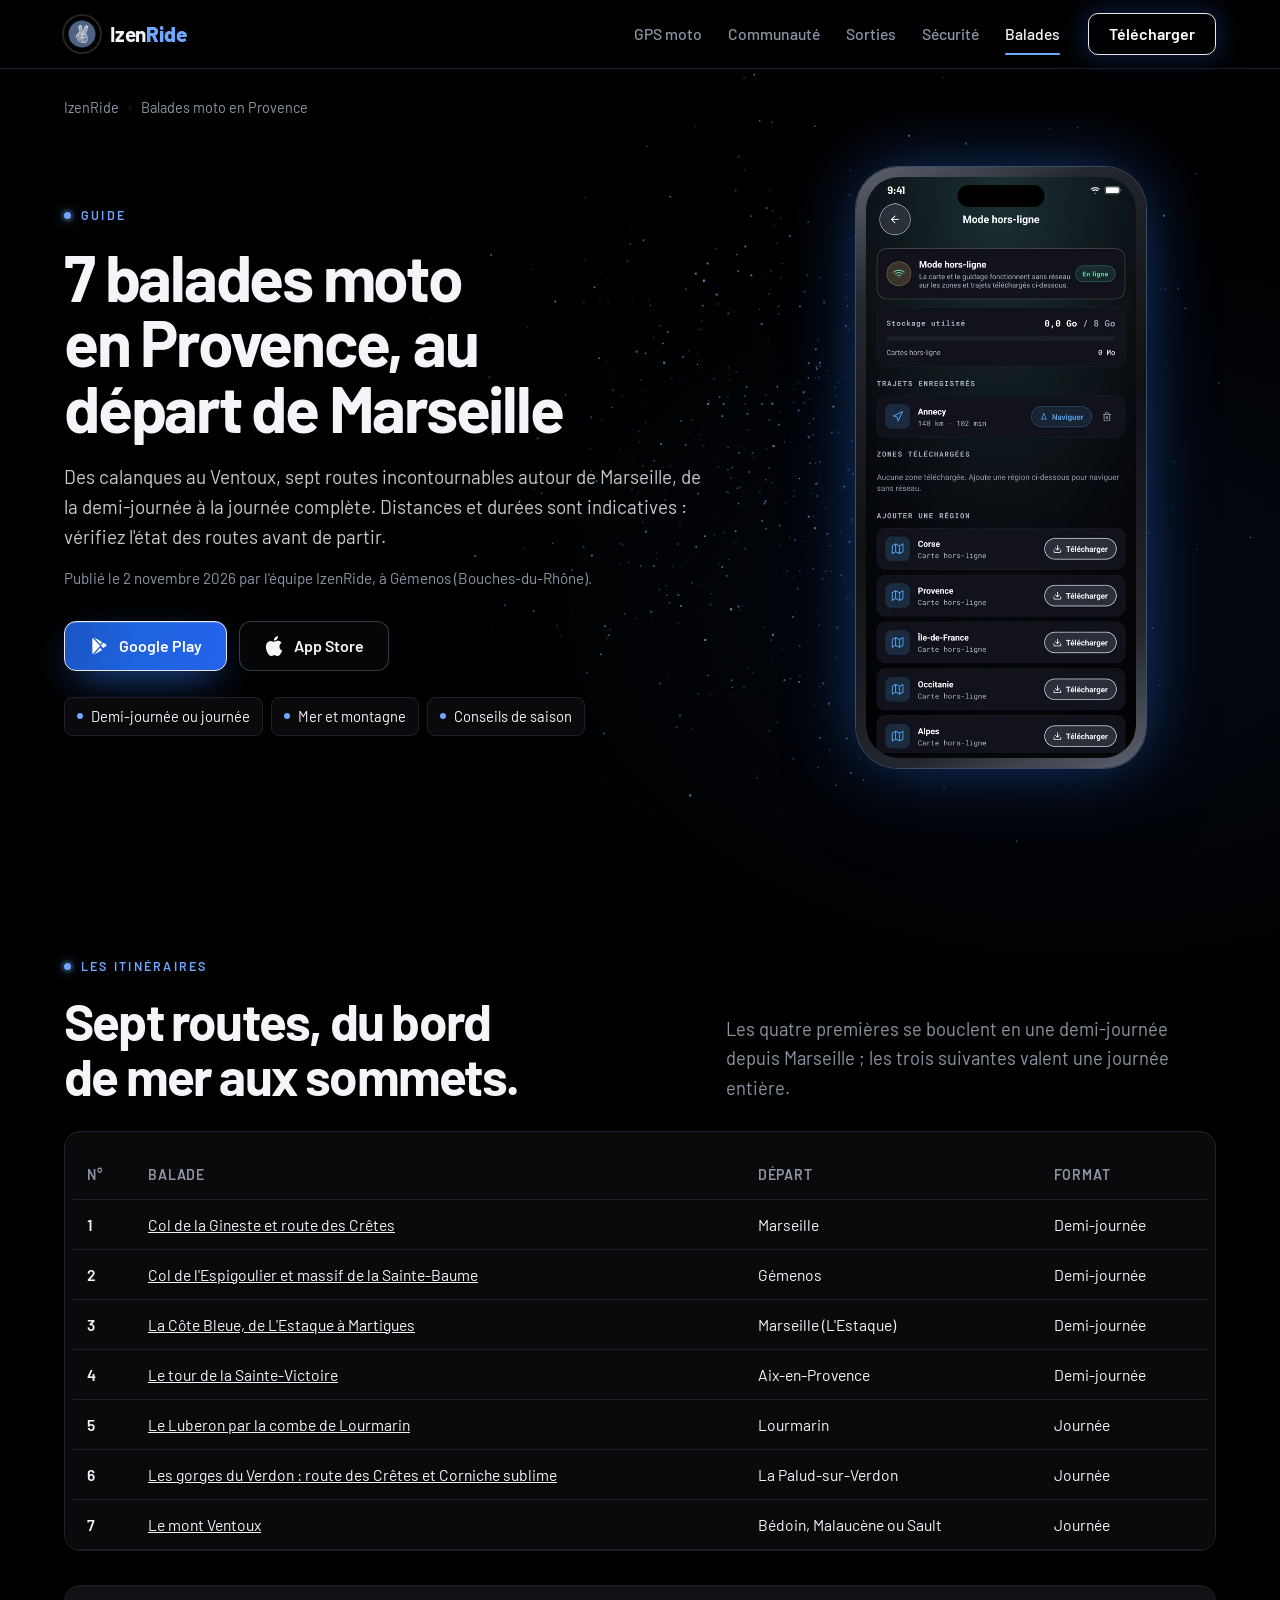
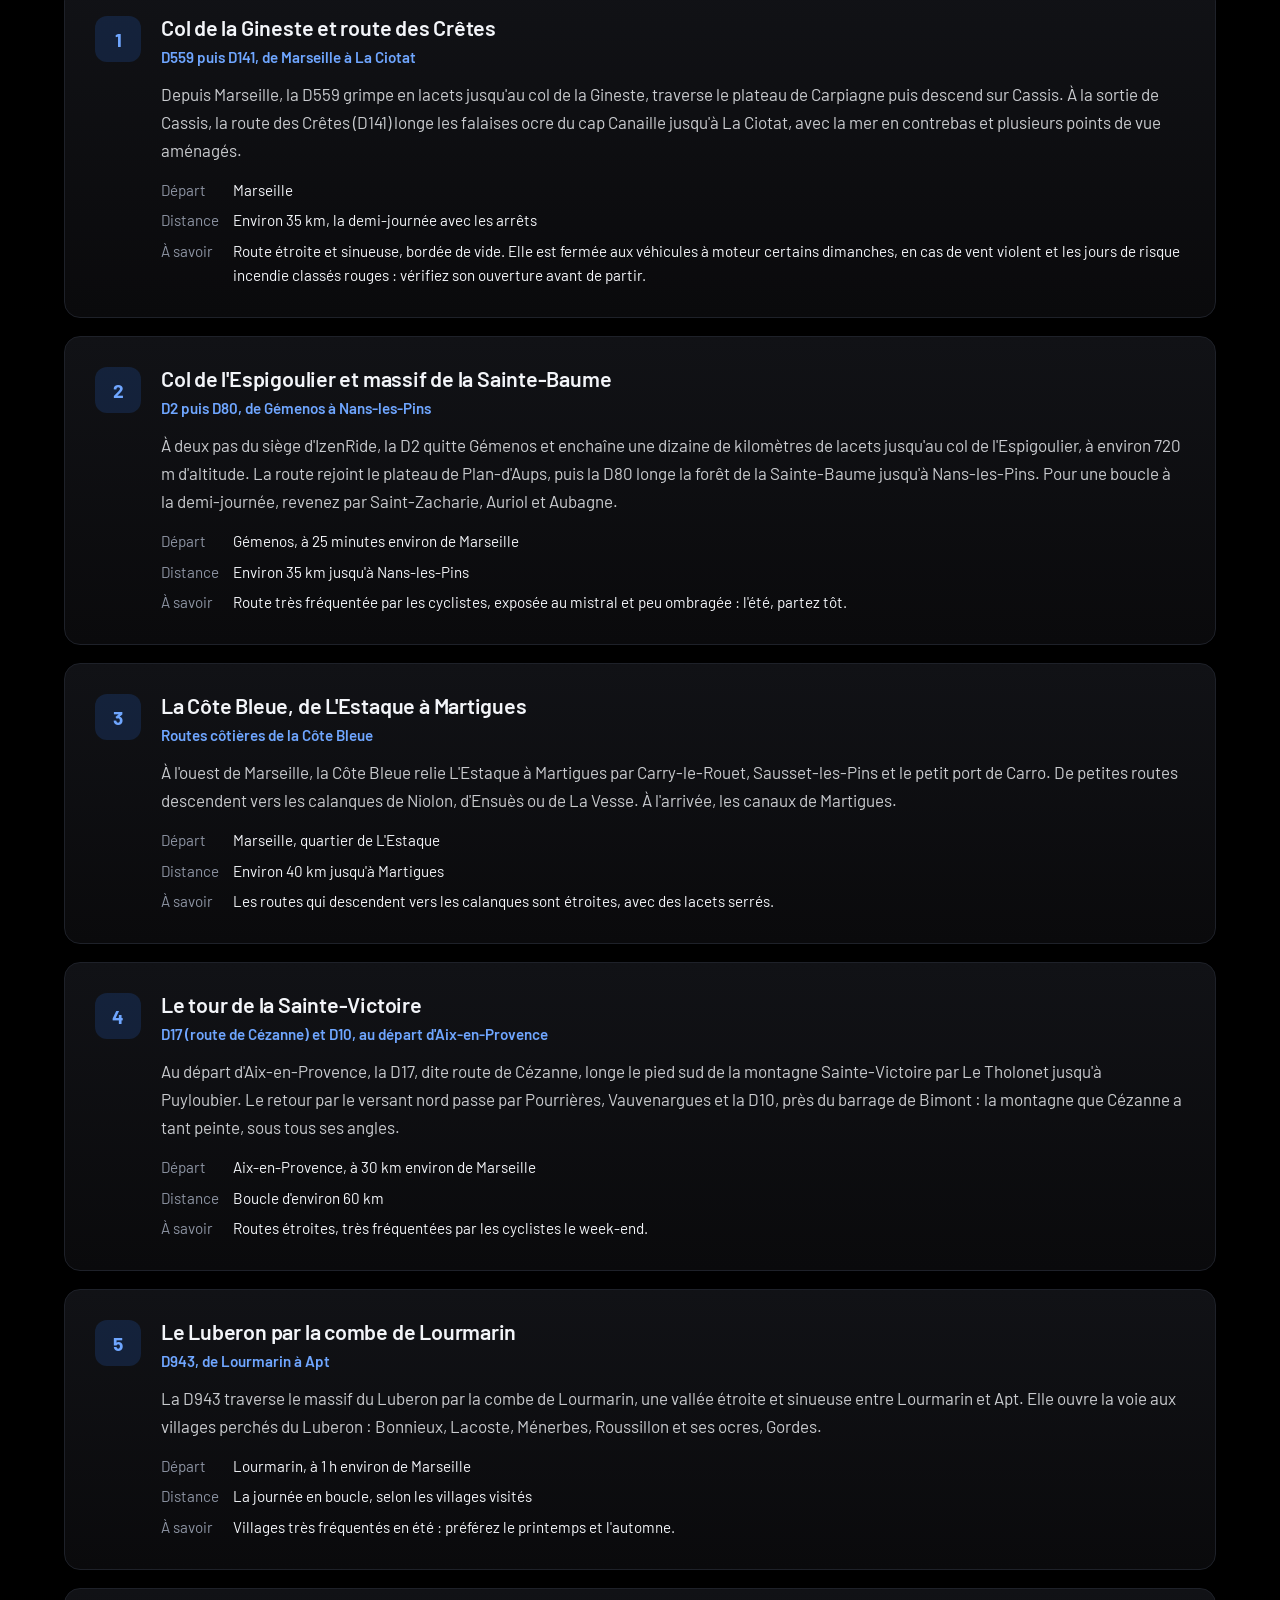
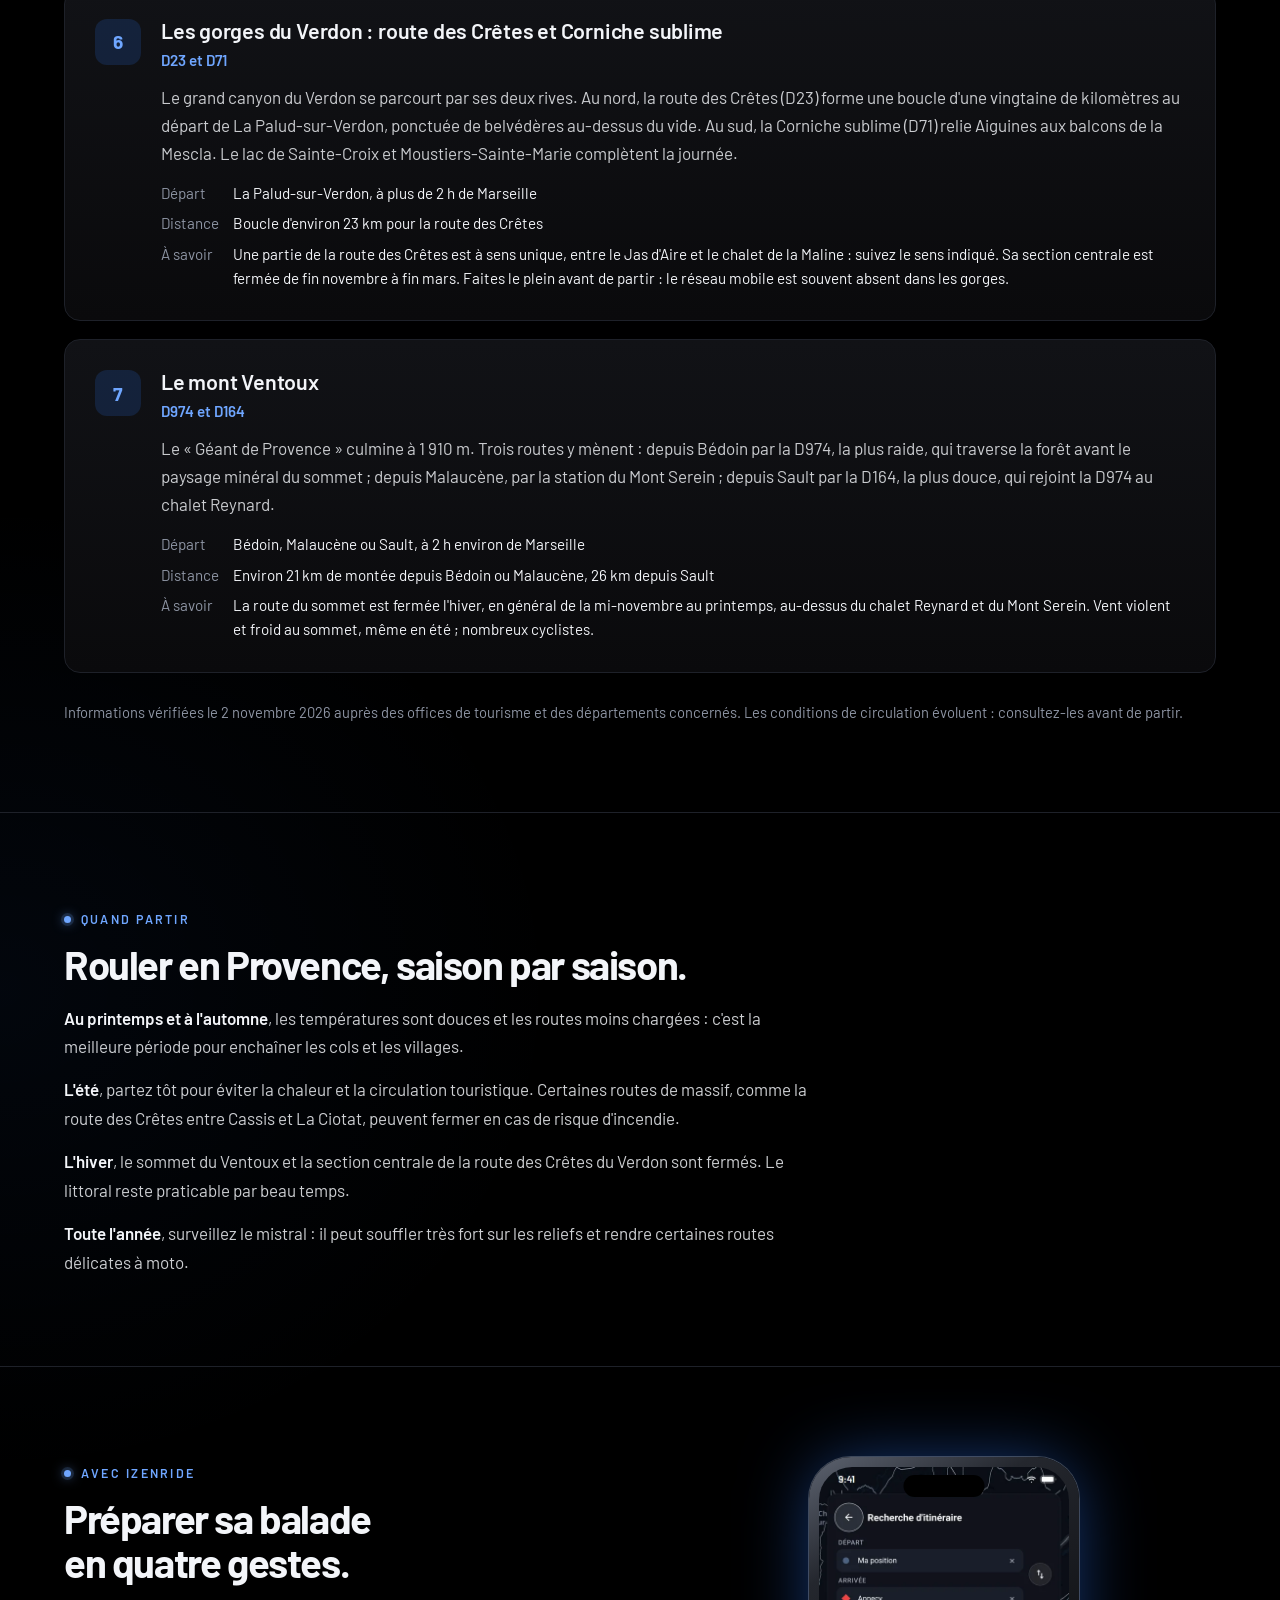
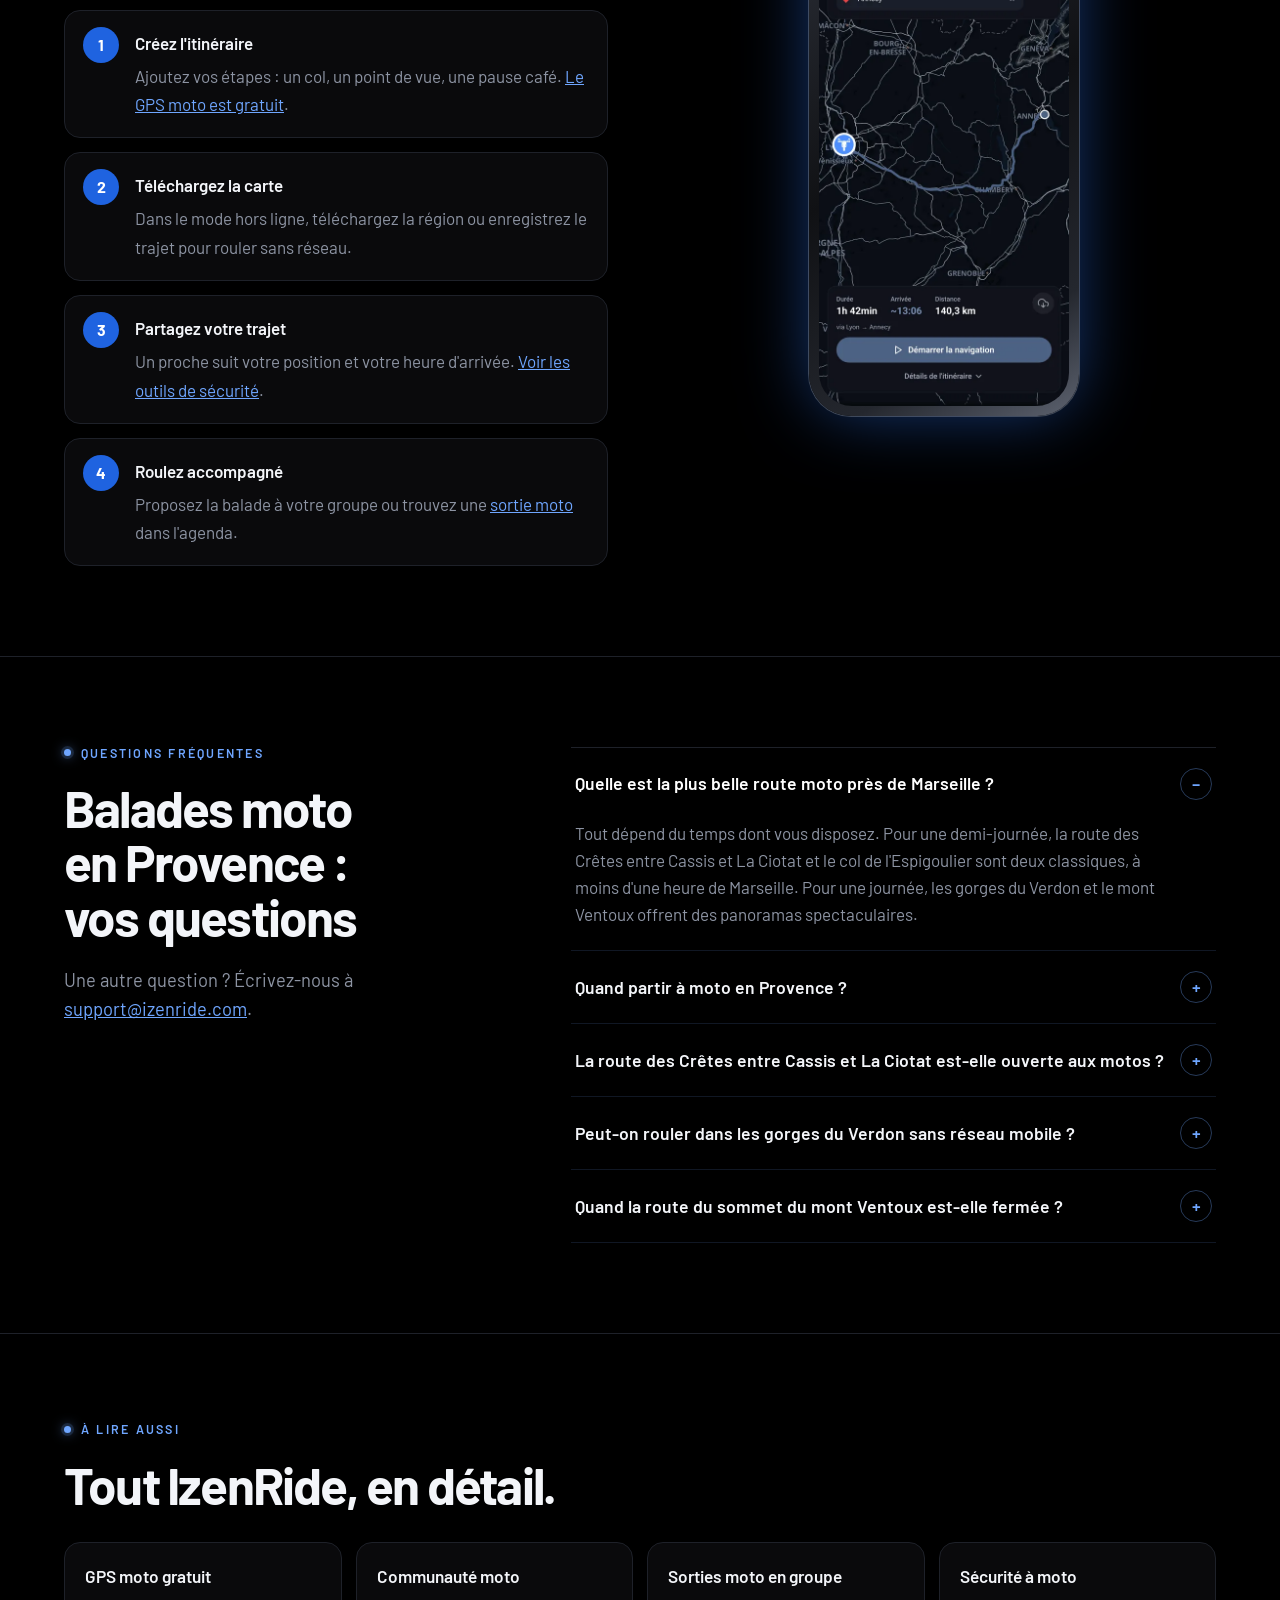
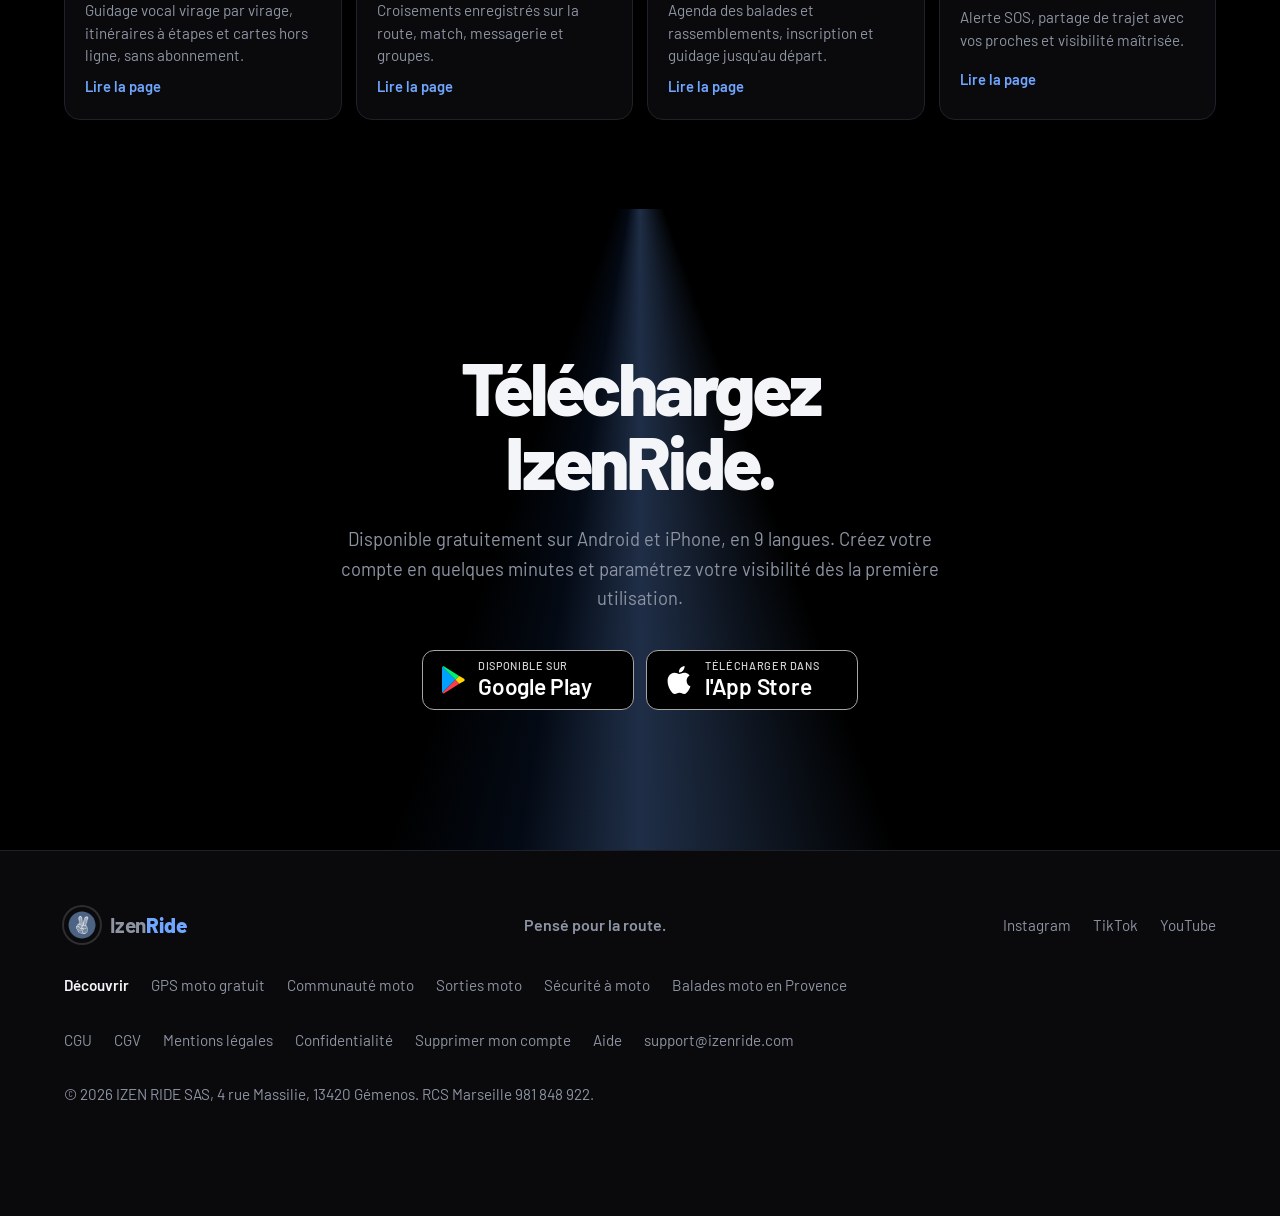
==== commit 37c4d574: "Fusion des pages SEO dans le design v2 (v2.css et effets sur les nouvelles pages) Co-Authored-By: Cl" ====
--- a/balades-moto-provence.html
+++ b/balades-moto-provence.html
@@ -31,6 +31,7 @@
 <link rel="preload" href="assets/fonts/barlow-latin-700-normal.woff2" as="font" type="font/woff2" crossorigin>
 <link rel="stylesheet" href="assets/css/fonts.css?v=20261020">
 <link rel="stylesheet" href="assets/css/site.css?v=20261102b">
+<link rel="stylesheet" href="assets/css/v2.css?v=20261029">
 <link rel="stylesheet" href="assets/css/page.css?v=20261102">
 <script type="application/ld+json">
 {
@@ -428,5 +429,6 @@
     <p>© 2026 IZEN RIDE SAS, 4 rue Massilie, 13420 Gémenos. RCS Marseille 981 848 922.</p>
   </div>
 </footer>
+<script src="assets/js/fx.js?v=20261029" defer></script>
 </body>
 </html>
--- a/assets/css/v2.css
+++ b/assets/css/v2.css
@@ -0,0 +1,100 @@
+/* ==========================================================================
+   IzenRide v2 – couche d'amélioration (octobre 2026)
+   Inspirée de la direction izeninfo.fr, déclinée dans l'identité IzenRide :
+   noir + bleu uniquement, Barlow, sobriété premium.
+   Chargée après site.css : ne fait que surcharger.
+   ========================================================================== */
+@font-face{font-family:'Barlow';font-style:normal;font-weight:800;font-display:swap;src:url(../fonts/barlow-latin-800-normal.woff2) format('woff2')}
+
+:root{
+  --hl:linear-gradient(100deg,#CFE0FF 0%,#A9C8FF 30%,#6FA6FF 62%,#2F7BFF 100%);
+  --edge:linear-gradient(140deg,rgba(111,166,255,.55),rgba(47,123,255,.07) 45%,rgba(169,200,255,.32));
+  --glass:rgba(8,11,20,.72);
+}
+
+/* ---------- Fond : halos bleus très discrets ---------- */
+body{background:
+  radial-gradient(900px 600px at 85% 8%,rgba(47,123,255,.07),transparent 70%),
+  radial-gradient(800px 700px at 0% 55%,rgba(47,123,255,.05),transparent 70%),
+  var(--night)}
+
+/* ---------- Typographie ---------- */
+.hero h1{font-weight:800;letter-spacing:-.045em;font-size:clamp(3.2rem,7vw,6.2rem);line-height:.94}
+.hero h1 .l2,h2 .hl,.hl{
+  background:var(--hl);-webkit-background-clip:text;background-clip:text;color:transparent;
+  font-weight:inherit;font-style:normal;padding-bottom:.06em}
+.hero h1 .l2{font-weight:800}
+h2{font-weight:700;letter-spacing:-.035em}
+.get h2{font-weight:800;letter-spacing:-.045em}
+
+/* Kicker : point lumineux bleu, capitales espacées */
+.kicker{color:var(--glow);font:600 .78rem/1 var(--body);letter-spacing:.18em;gap:10px}
+.kicker::before{width:7px;height:7px;border-radius:50%;background:var(--glow);box-shadow:0 0 0 3px rgba(111,166,255,.16),0 0 12px rgba(111,166,255,.8)}
+
+/* En-têtes de section : titre à gauche, chapô à droite (déjà en grille) */
+.sec-lead{align-items:end}
+.sec-lead > .lede,.sec-lead > p{justify-self:end;max-width:30em}
+
+/* ---------- Boutons ---------- */
+.btn{border-radius:12px;transition:transform .2s cubic-bezier(.2,.8,.2,1),box-shadow .2s,background .2s,border-color .2s}
+.btn-primary{background:linear-gradient(100deg,#1A55C4,#1F63E0 45%,#2563EB);color:#fff;
+  box-shadow:0 14px 40px -14px rgba(47,123,255,.95),inset 0 1px 0 rgba(255,255,255,.18)}
+.btn-primary:hover{background:linear-gradient(100deg,#1F63E0,#2563EB);transform:translateY(-2px);
+  box-shadow:0 18px 48px -14px rgba(47,123,255,1),inset 0 1px 0 rgba(255,255,255,.22)}
+.btn-ghost{background:rgba(255,255,255,.02);border-color:rgba(169,200,255,.28)}
+.btn-ghost:hover{border-color:var(--trail);background:rgba(111,166,255,.06);transform:translateY(-2px)}
+.btn .arr{transition:transform .2s}.btn:hover .arr{transform:translateX(3px)}
+
+/* ---------- Cartes en verre à bordure dégradée + halo qui suit la souris ---------- */
+.panel,.tile,.tier,.feat,.price-card,.xblock,.current,.cmp-wrap,.pledge-card,.proof-item{
+  position:relative;border:1px solid transparent!important;
+  background:linear-gradient(var(--glass),var(--glass)) padding-box,var(--edge) border-box!important;
+  box-shadow:none;isolation:isolate}
+.tier.plus,.current,.price-card.best{
+  background:linear-gradient(rgba(10,18,40,.82),rgba(10,18,40,.82)) padding-box,
+  linear-gradient(140deg,#6FA6FF,rgba(47,123,255,.15) 50%,#A9C8FF) border-box!important}
+.fx-spot::after{content:"";position:absolute;inset:0;border-radius:inherit;pointer-events:none;z-index:-1;opacity:0;transition:opacity .3s;
+  background:radial-gradient(380px circle at var(--mx,50%) var(--my,50%),rgba(111,166,255,.13),transparent 60%)}
+.fx-spot:hover::after{opacity:1}
+.feat,.tile,.panel{transition:transform .3s cubic-bezier(.2,.8,.2,1)}
+@media (hover:hover){.feat:hover,.tile:hover{transform:translateY(-3px)}}
+.feat .fi,.checks .ic{color:var(--glow)}
+.feat .fi{background:rgba(111,166,255,.10);box-shadow:inset 0 0 0 1px rgba(111,166,255,.22)}
+
+/* ---------- Bandeau d'atouts sous le hero ---------- */
+.proof{position:relative;z-index:2;display:grid;grid-template-columns:repeat(3,minmax(0,1fr));gap:14px;margin-top:-6px;padding-bottom:clamp(40px,6vw,72px)}
+.proof-item{display:grid;grid-template-columns:36px 1fr;gap:12px;align-items:center;padding:16px 18px;border-radius:14px}
+.proof-item svg{width:22px;height:22px;color:var(--glow);justify-self:center}
+.proof-item b{display:block;font-weight:600;font-size:1rem;line-height:1.2}
+.proof-item span{display:block;color:var(--mute);font-size:.9rem;line-height:1.3;margin-top:2px}
+@media (max-width:820px){.proof{grid-template-columns:1fr}}
+
+/* ---------- Champ de particules (fond, sous le contenu) ---------- */
+#fxField{position:fixed;inset:0;width:100%;height:100%;z-index:0;pointer-events:none;opacity:0;transition:opacity .8s ease}
+#fxField.on{opacity:1}
+main,.band,footer{position:relative;z-index:1}
+.band{background:transparent!important}
+.trust,.roads{background:rgba(10,10,12,.55)!important}
+
+/* ---------- Apparitions au défilement (seulement si le JS est actif) ---------- */
+.fx .rv{opacity:0;transform:translateY(26px);transition:opacity .8s cubic-bezier(.2,.8,.2,1),transform .8s cubic-bezier(.2,.8,.2,1)}
+.fx .rv.in{opacity:1;transform:none}
+.fx .rv.d1{transition-delay:.08s}.fx .rv.d2{transition-delay:.16s}.fx .rv.d3{transition-delay:.24s}
+
+/* ---------- Écrans : halo plus marqué ---------- */
+.phone{box-shadow:0 0 0 1px rgba(255,255,255,.22),0 0 70px -6px rgba(47,123,255,.5),0 40px 90px -30px rgba(0,0,0,.95)}
+
+/* ---------- FAQ ---------- */
+.faq details{border-color:rgba(111,166,255,.14)}
+.faq summary::after{border-color:rgba(111,166,255,.35)}
+.faq details[open] summary{color:#fff}
+
+/* ---------- Téléchargement : faisceau plus présent ---------- */
+.get::before{background:conic-gradient(from 160deg at 50% 0%,transparent 0deg,rgba(111,166,255,.28) 20deg,rgba(47,123,255,.08) 30deg,transparent 40deg)}
+
+/* ---------- Accessibilité / sobriété ---------- */
+@media (prefers-reduced-motion:reduce){
+  .fx .rv{opacity:1;transform:none;transition:none}
+  #fxField{display:none}
+  .btn:hover,.feat:hover,.tile:hover{transform:none}
+}
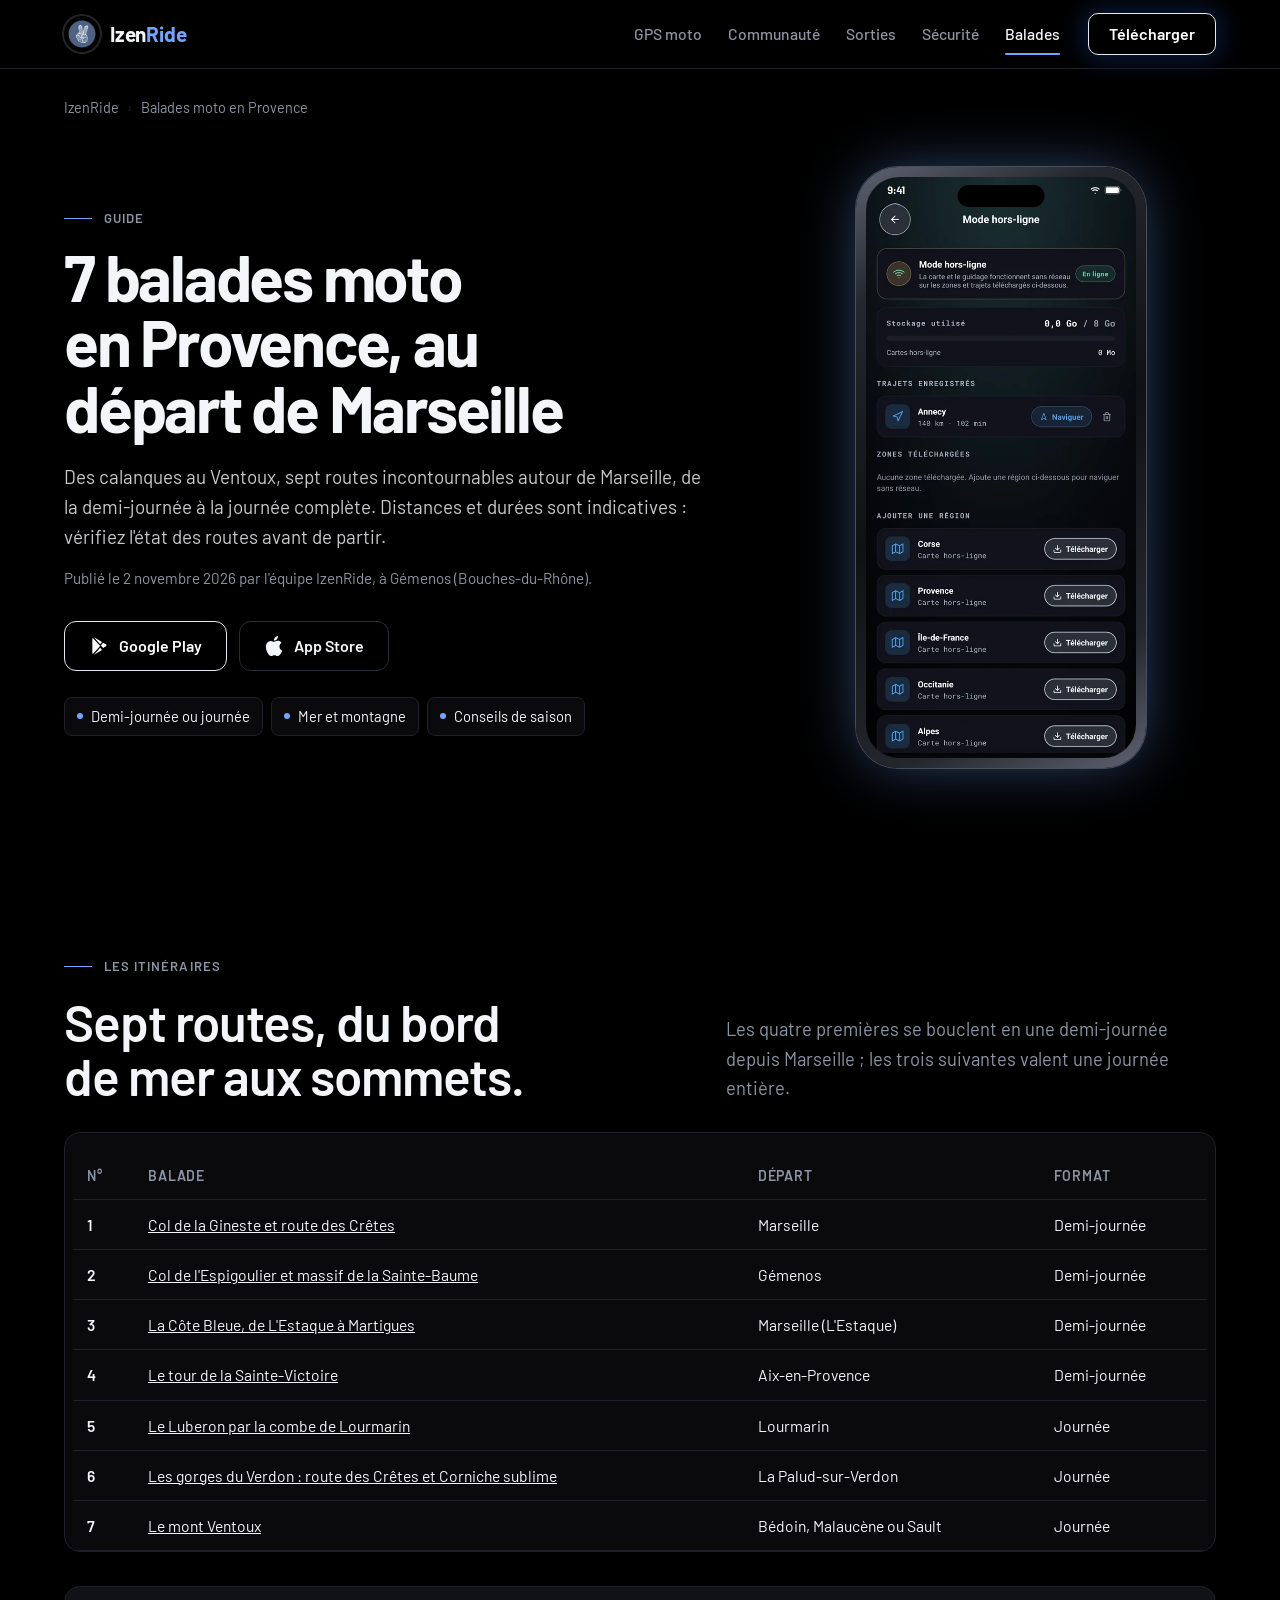
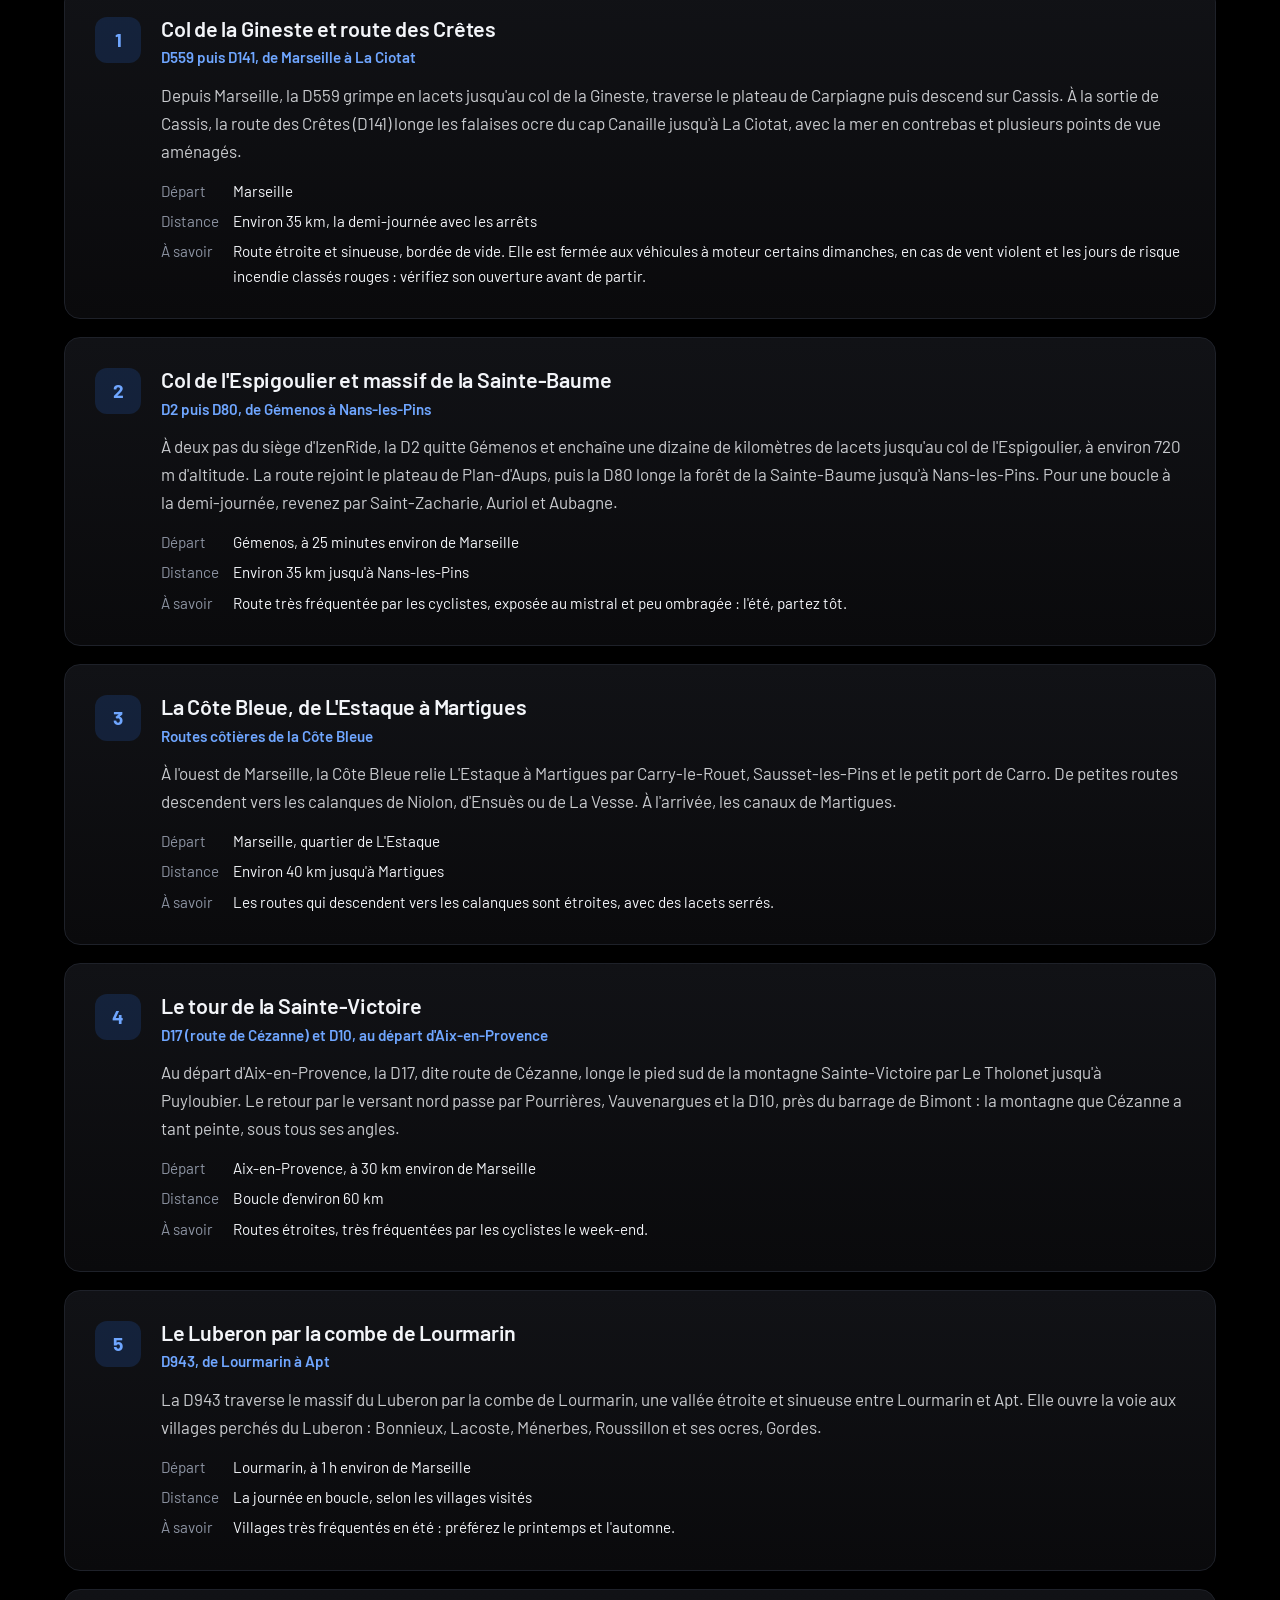
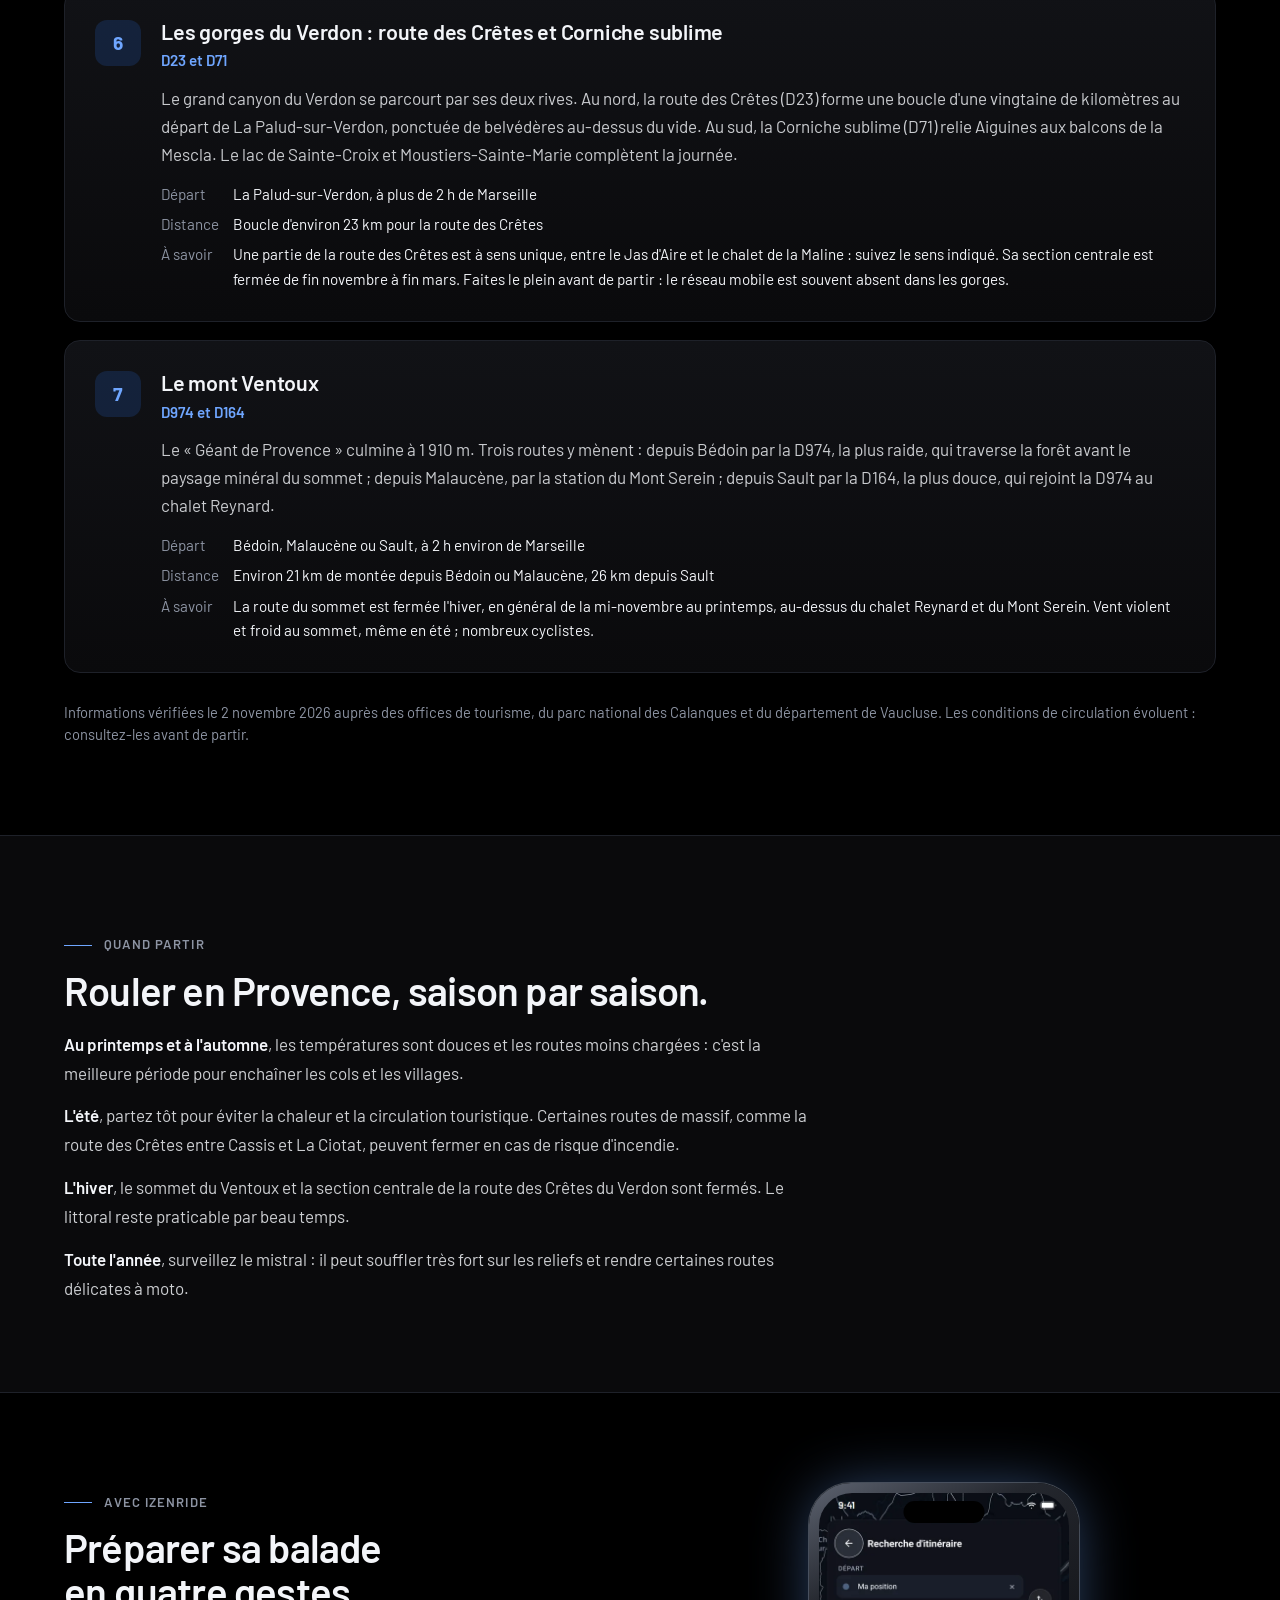
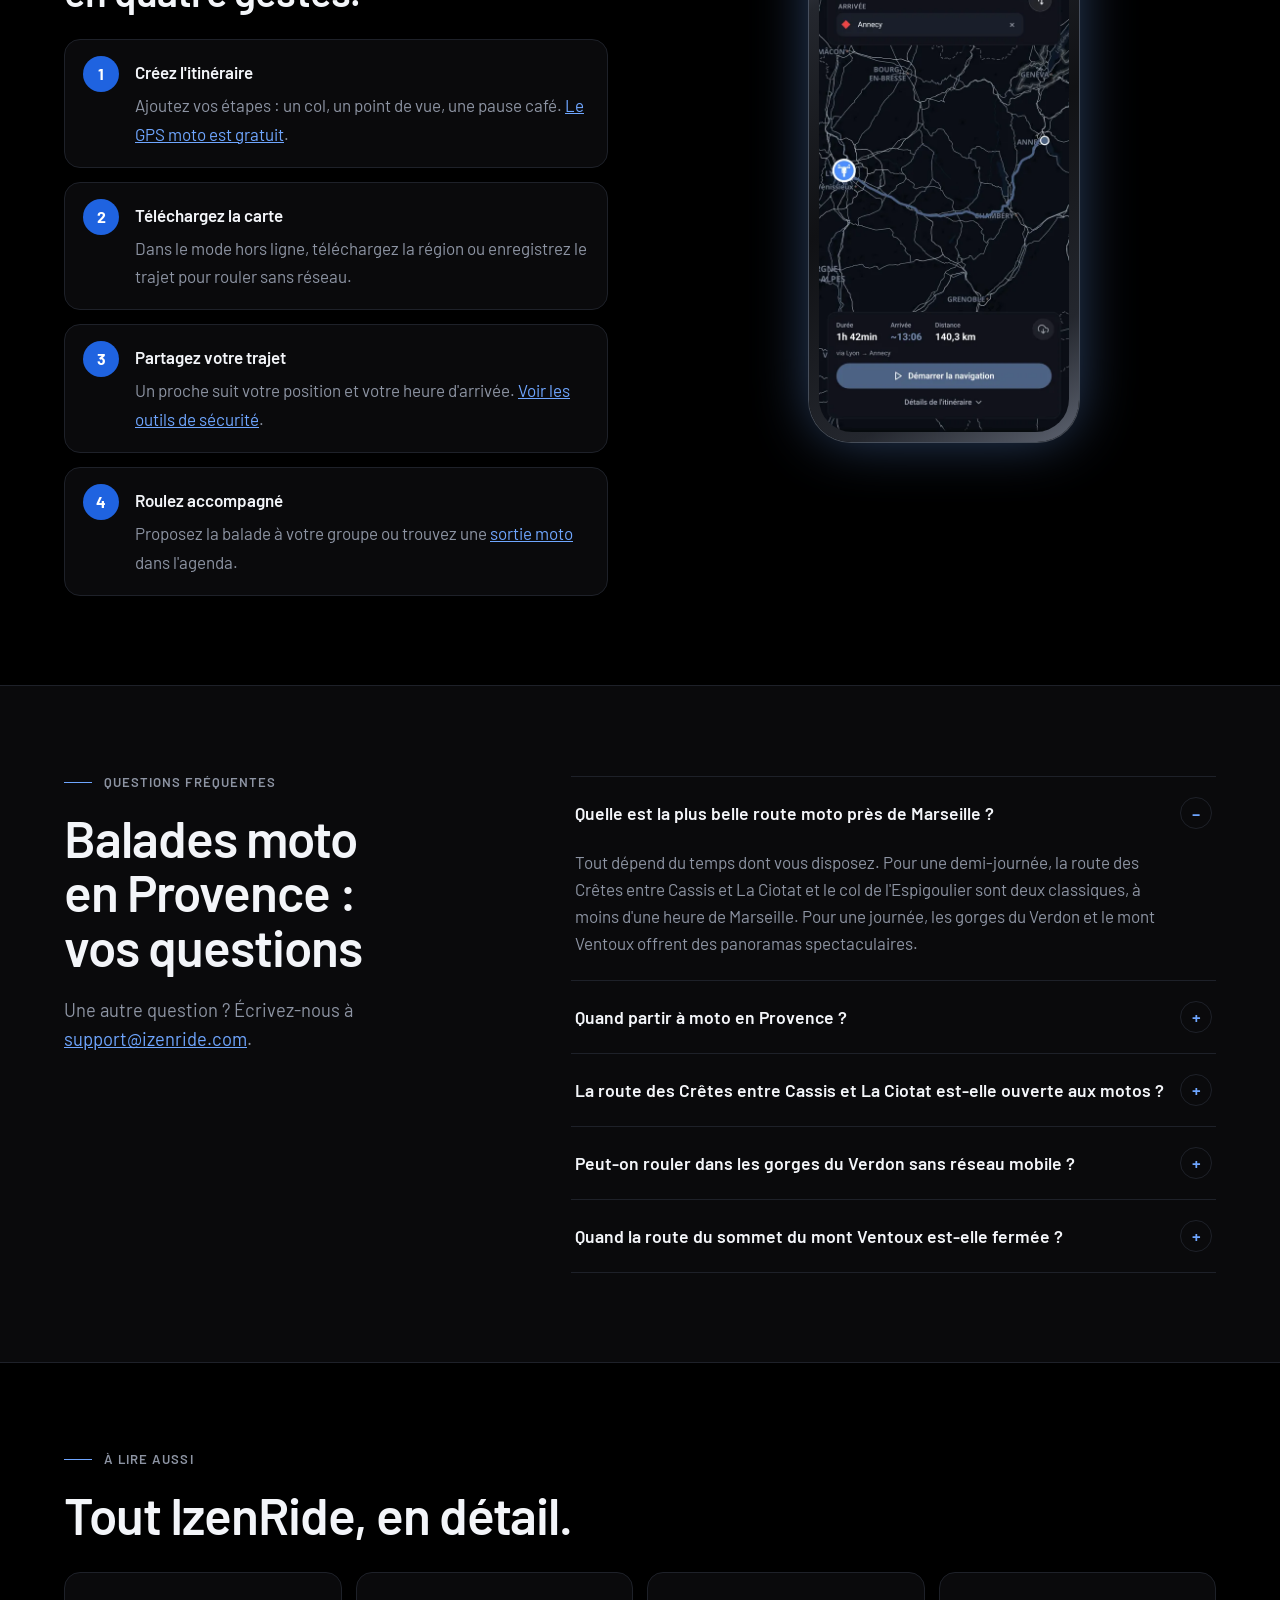
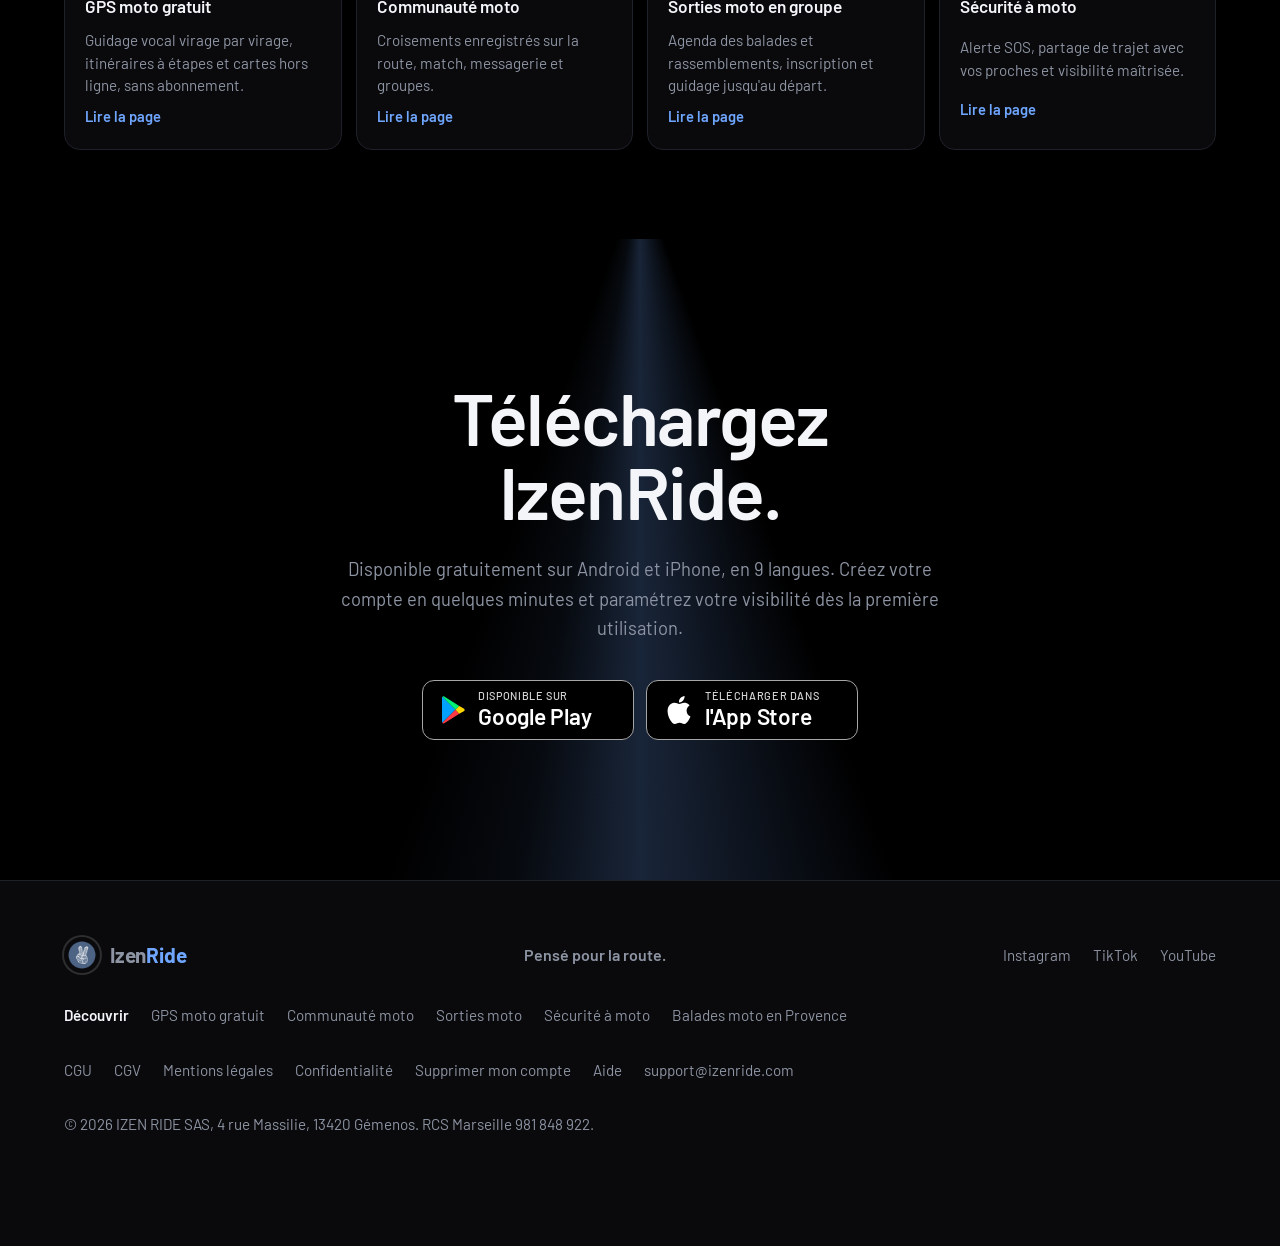
==== commit 02bf066d: "Guide Provence : sources de vérification précisées Co-Authored-By: Claude Opus 5.5 <noreply@anthropi" ====
--- a/balades-moto-provence.html
+++ b/balades-moto-provence.html
@@ -31,7 +31,6 @@
 <link rel="preload" href="assets/fonts/barlow-latin-700-normal.woff2" as="font" type="font/woff2" crossorigin>
 <link rel="stylesheet" href="assets/css/fonts.css?v=20261020">
 <link rel="stylesheet" href="assets/css/site.css?v=20261102b">
-<link rel="stylesheet" href="assets/css/v2.css?v=20261029">
 <link rel="stylesheet" href="assets/css/page.css?v=20261102">
 <script type="application/ld+json">
 {
@@ -315,7 +314,7 @@
           </div>
         </article>
       </div>
-      <p class="fine mt">Informations vérifiées le 2 novembre 2026 auprès des offices de tourisme et des départements concernés. Les conditions de circulation évoluent : consultez-les avant de partir.</p>
+      <p class="fine mt">Informations vérifiées le 2 novembre 2026 auprès des offices de tourisme, du parc national des Calanques et du département de Vaucluse. Les conditions de circulation évoluent : consultez-les avant de partir.</p>
     </div>
   </section>
 
@@ -429,6 +428,5 @@
     <p>© 2026 IZEN RIDE SAS, 4 rue Massilie, 13420 Gémenos. RCS Marseille 981 848 922.</p>
   </div>
 </footer>
-<script src="assets/js/fx.js?v=20261029" defer></script>
 </body>
 </html>
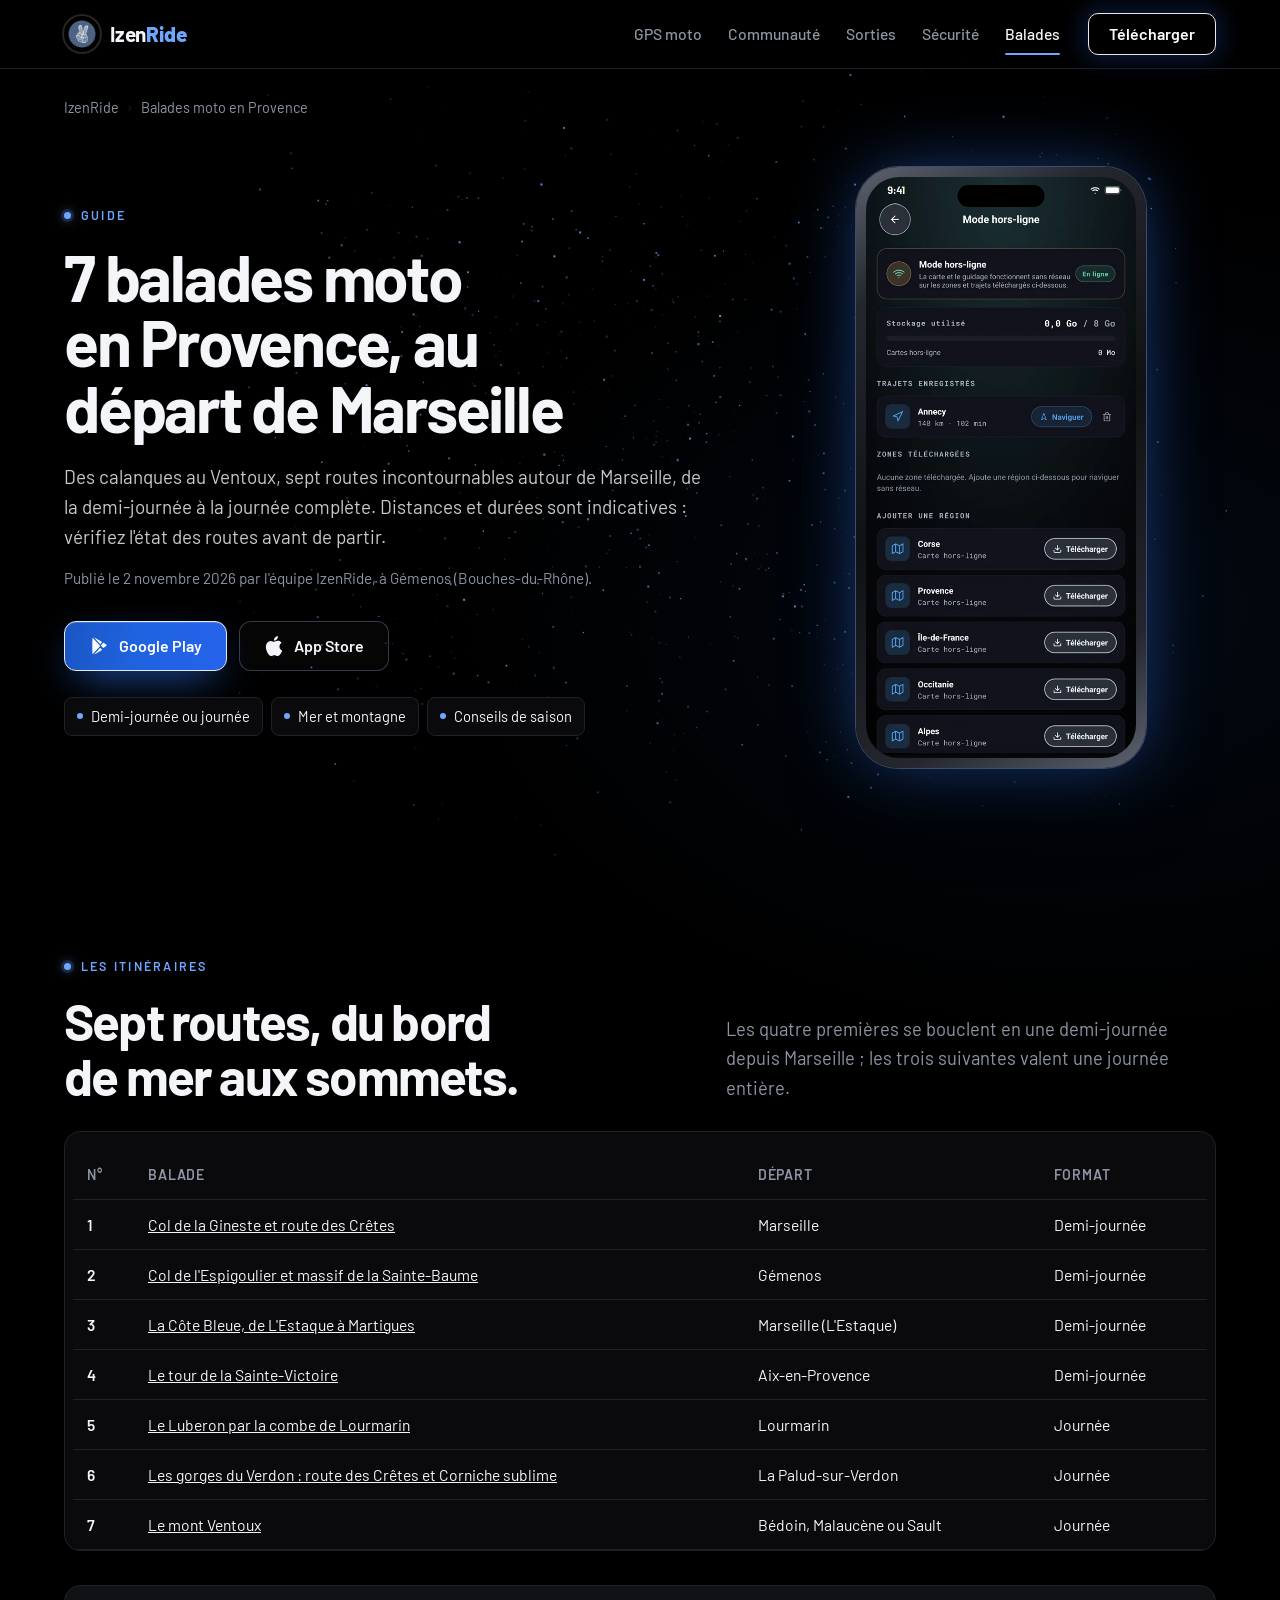
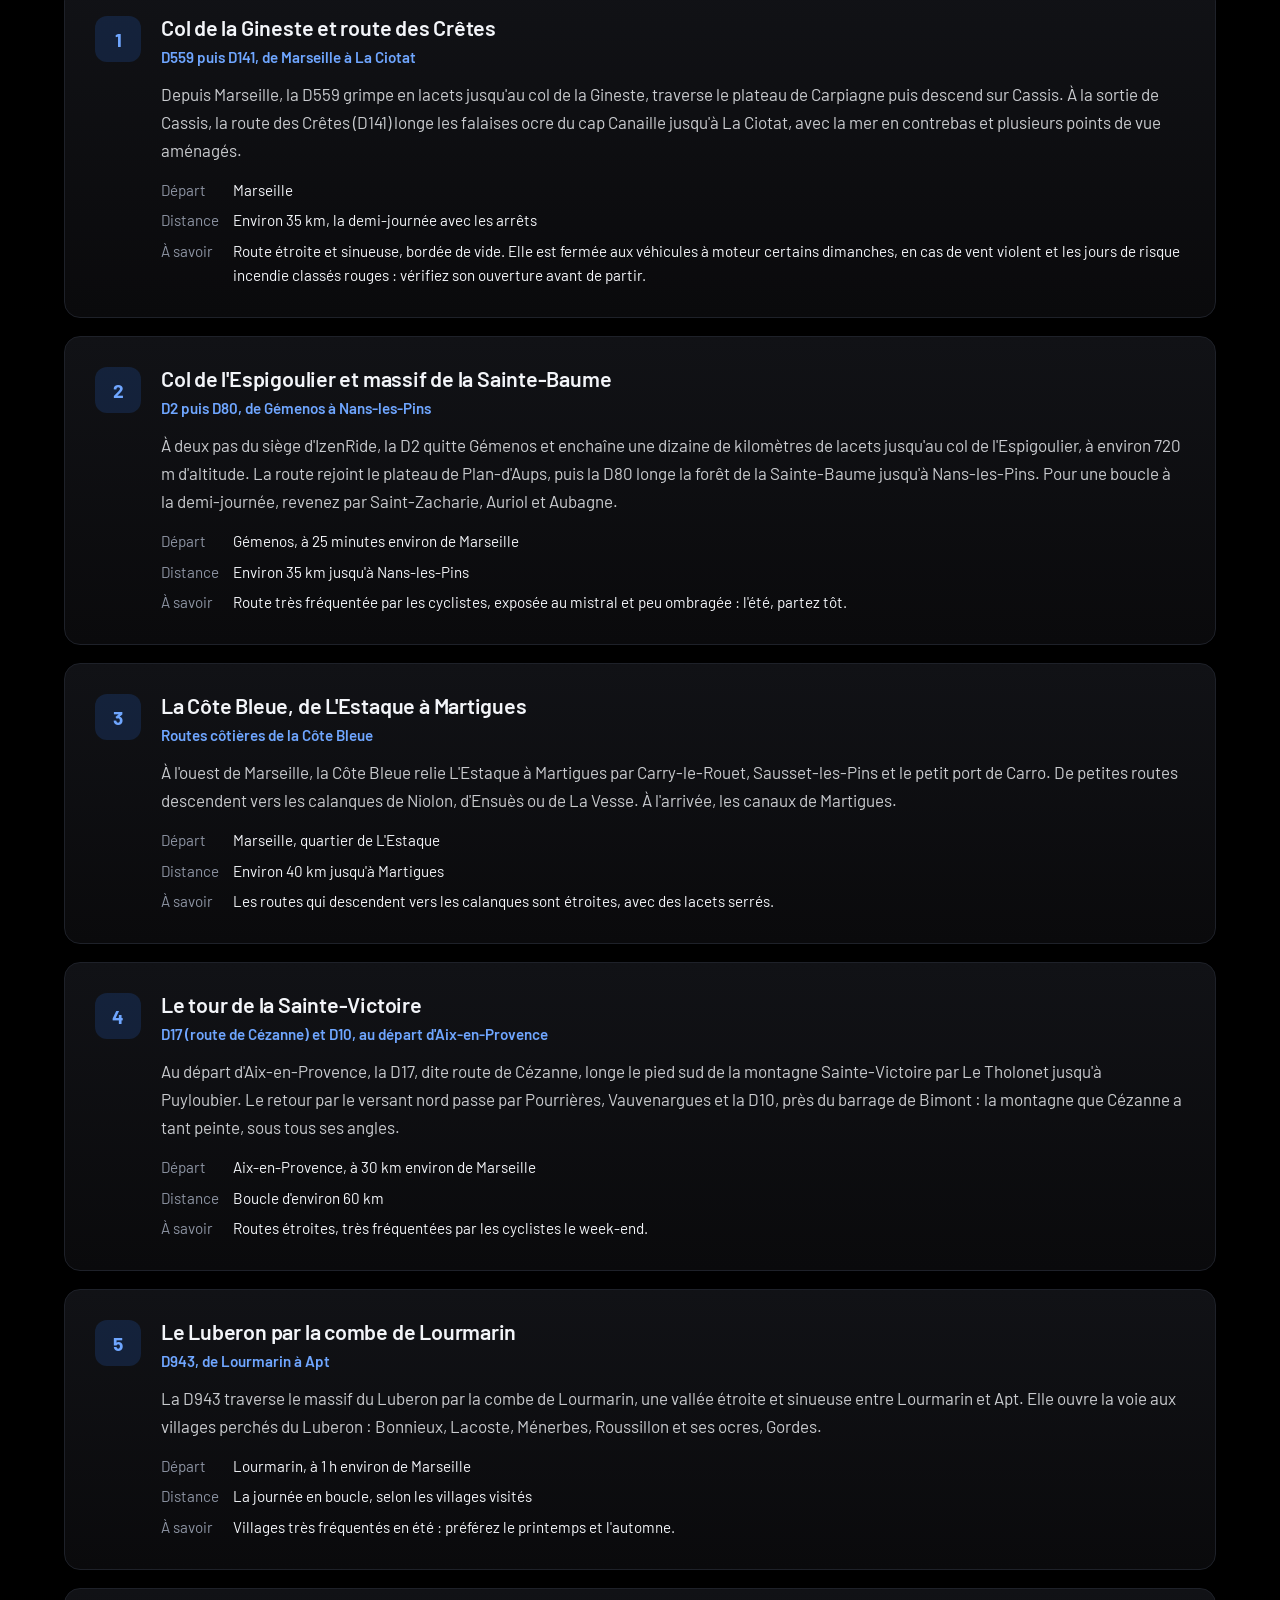
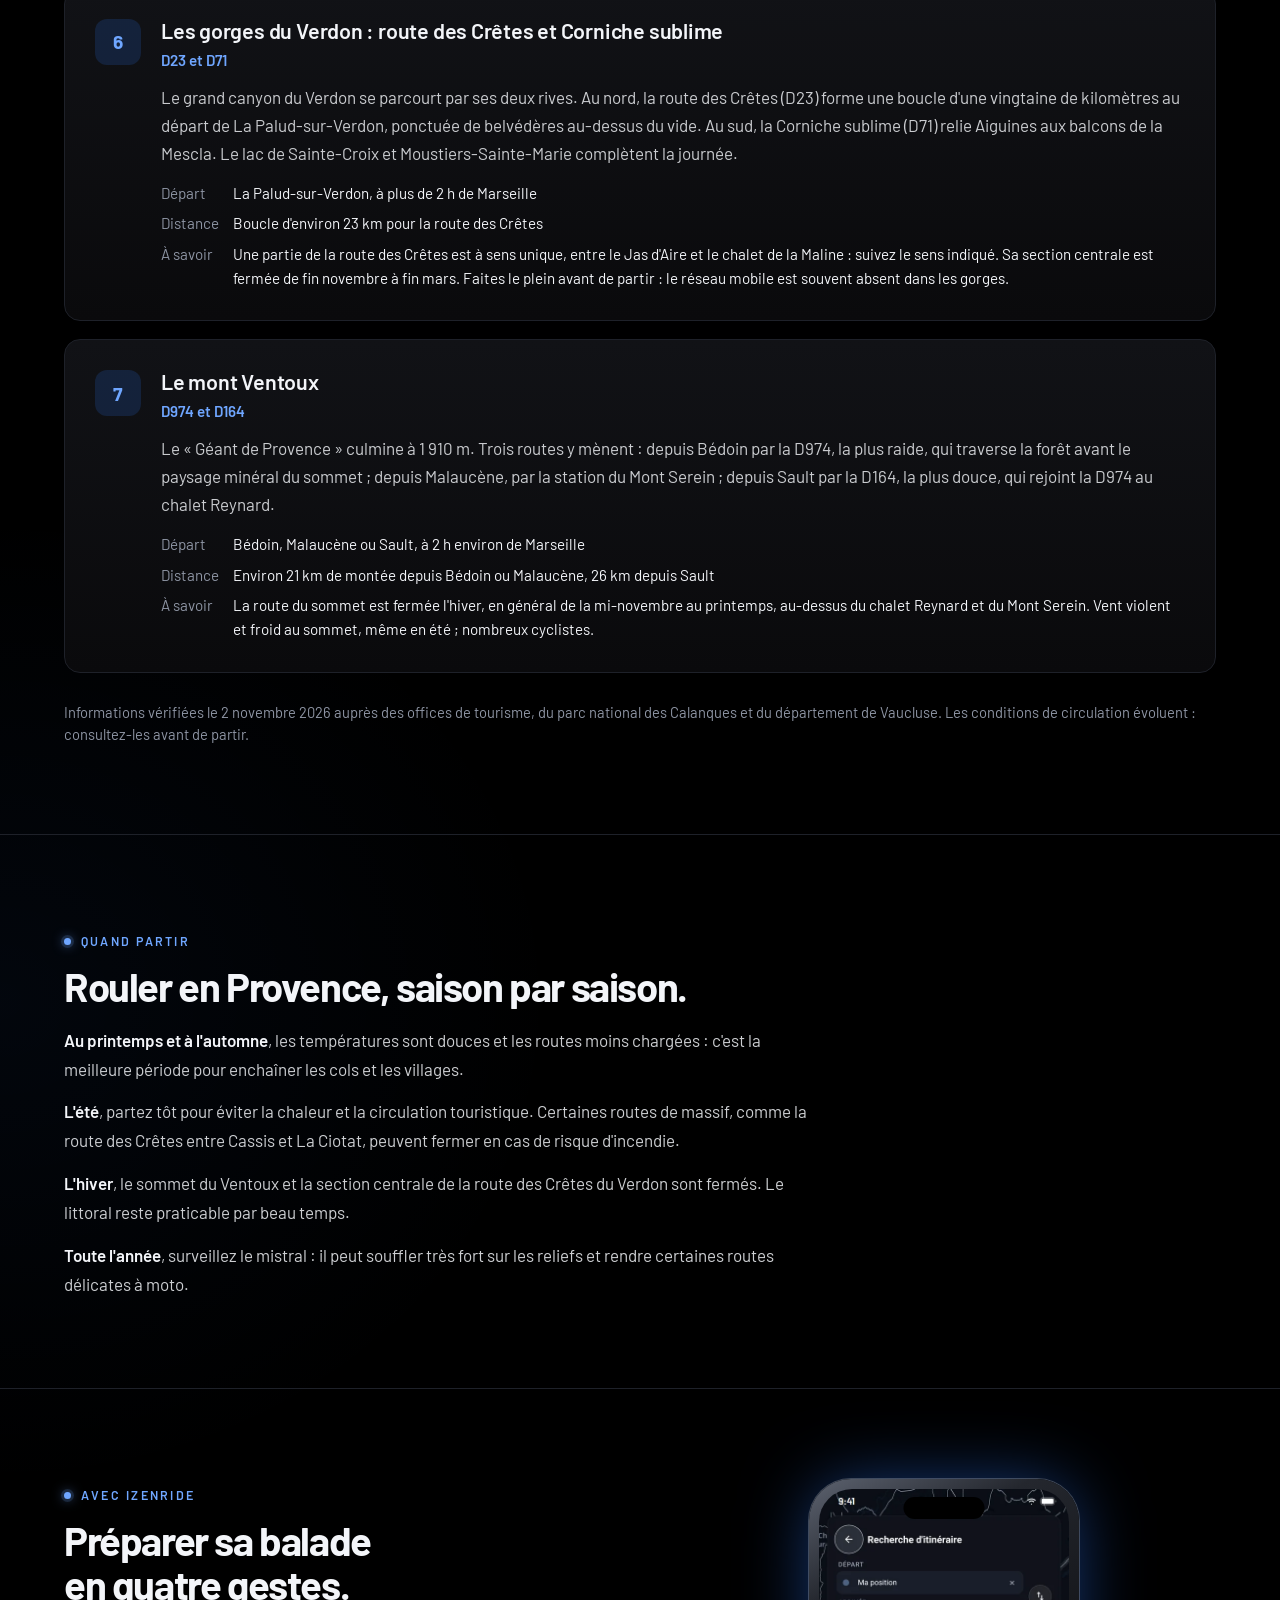
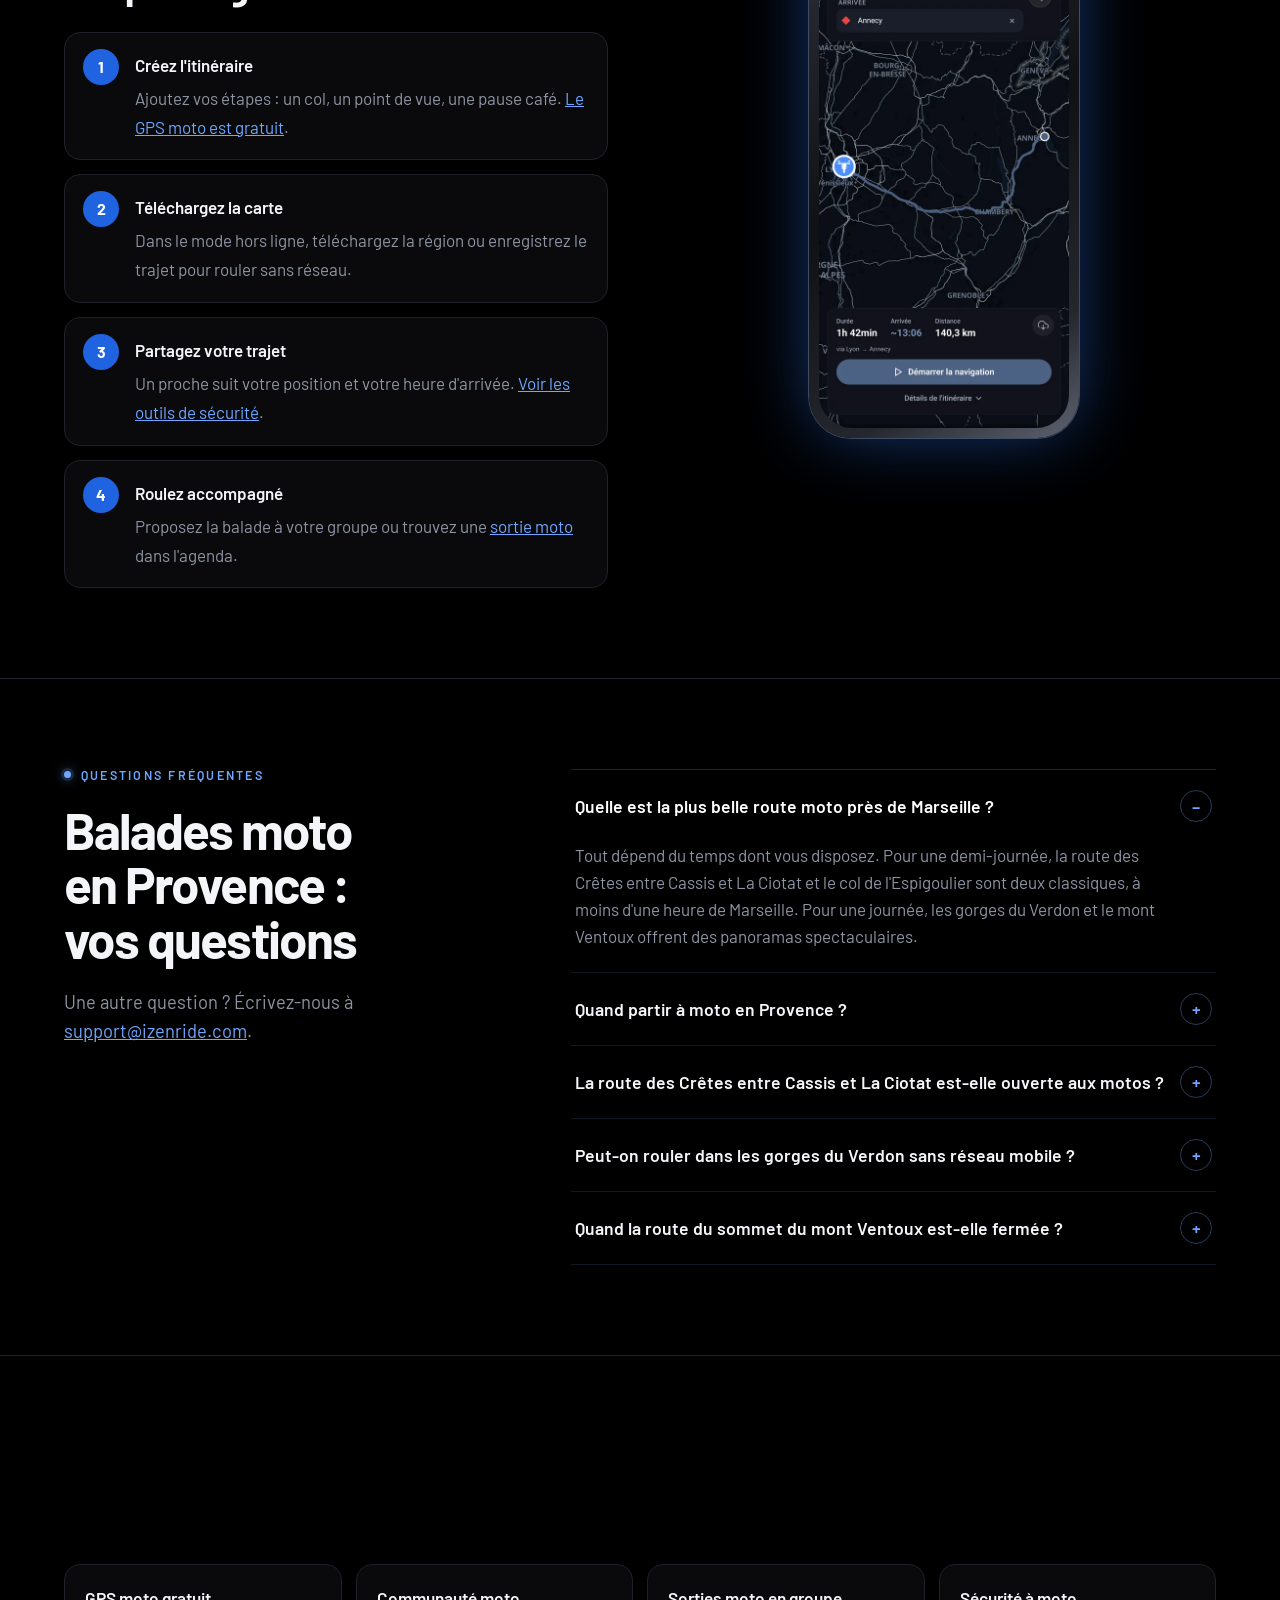
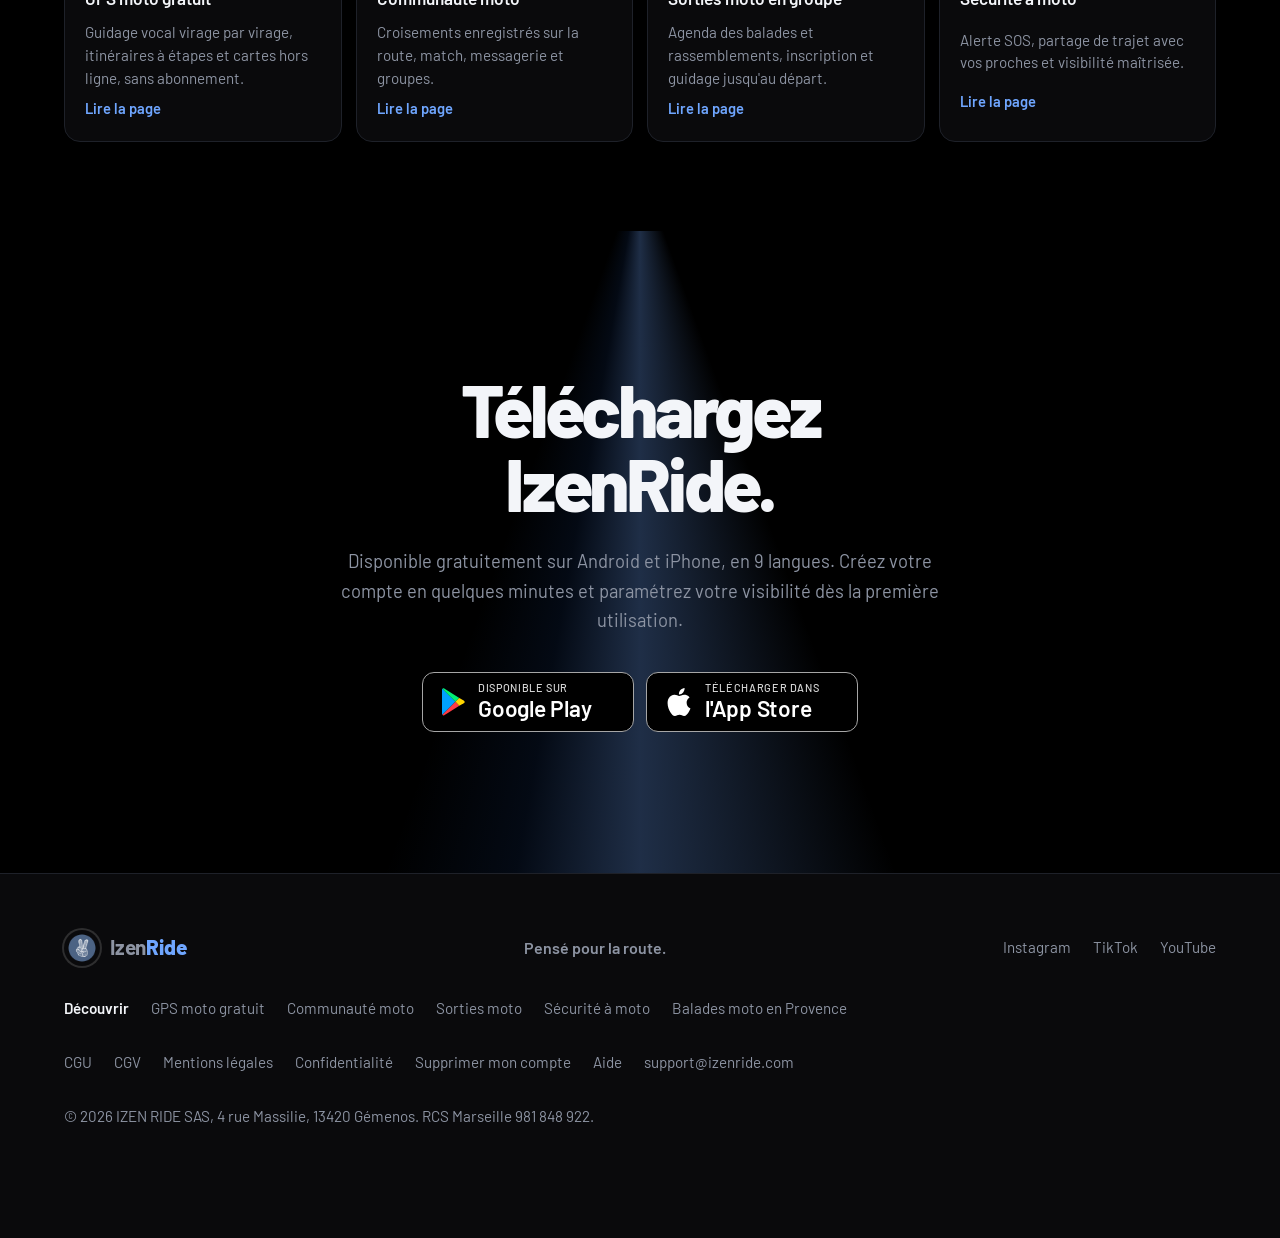
==== commit 034213bf: "Merge branch 'main' into design-v2-izeninfo" ====
--- a/balades-moto-provence.html
+++ b/balades-moto-provence.html
@@ -31,6 +31,7 @@
 <link rel="preload" href="assets/fonts/barlow-latin-700-normal.woff2" as="font" type="font/woff2" crossorigin>
 <link rel="stylesheet" href="assets/css/fonts.css?v=20261020">
 <link rel="stylesheet" href="assets/css/site.css?v=20261102b">
+<link rel="stylesheet" href="assets/css/v2.css?v=20261029">
 <link rel="stylesheet" href="assets/css/page.css?v=20261102">
 <script type="application/ld+json">
 {
@@ -428,5 +429,6 @@
     <p>© 2026 IZEN RIDE SAS, 4 rue Massilie, 13420 Gémenos. RCS Marseille 981 848 922.</p>
   </div>
 </footer>
+<script src="assets/js/fx.js?v=20261029" defer></script>
 </body>
 </html>
--- a/assets/css/v2.css
+++ b/assets/css/v2.css
@@ -0,0 +1,100 @@
+/* ==========================================================================
+   IzenRide v2 – couche d'amélioration (octobre 2026)
+   Inspirée de la direction izeninfo.fr, déclinée dans l'identité IzenRide :
+   noir + bleu uniquement, Barlow, sobriété premium.
+   Chargée après site.css : ne fait que surcharger.
+   ========================================================================== */
+@font-face{font-family:'Barlow';font-style:normal;font-weight:800;font-display:swap;src:url(../fonts/barlow-latin-800-normal.woff2) format('woff2')}
+
+:root{
+  --hl:linear-gradient(100deg,#CFE0FF 0%,#A9C8FF 30%,#6FA6FF 62%,#2F7BFF 100%);
+  --edge:linear-gradient(140deg,rgba(111,166,255,.55),rgba(47,123,255,.07) 45%,rgba(169,200,255,.32));
+  --glass:rgba(8,11,20,.72);
+}
+
+/* ---------- Fond : halos bleus très discrets ---------- */
+body{background:
+  radial-gradient(900px 600px at 85% 8%,rgba(47,123,255,.07),transparent 70%),
+  radial-gradient(800px 700px at 0% 55%,rgba(47,123,255,.05),transparent 70%),
+  var(--night)}
+
+/* ---------- Typographie ---------- */
+.hero h1{font-weight:800;letter-spacing:-.045em;font-size:clamp(3.2rem,7vw,6.2rem);line-height:.94}
+.hero h1 .l2,h2 .hl,.hl{
+  background:var(--hl);-webkit-background-clip:text;background-clip:text;color:transparent;
+  font-weight:inherit;font-style:normal;padding-bottom:.06em}
+.hero h1 .l2{font-weight:800}
+h2{font-weight:700;letter-spacing:-.035em}
+.get h2{font-weight:800;letter-spacing:-.045em}
+
+/* Kicker : point lumineux bleu, capitales espacées */
+.kicker{color:var(--glow);font:600 .78rem/1 var(--body);letter-spacing:.18em;gap:10px}
+.kicker::before{width:7px;height:7px;border-radius:50%;background:var(--glow);box-shadow:0 0 0 3px rgba(111,166,255,.16),0 0 12px rgba(111,166,255,.8)}
+
+/* En-têtes de section : titre à gauche, chapô à droite (déjà en grille) */
+.sec-lead{align-items:end}
+.sec-lead > .lede,.sec-lead > p{justify-self:end;max-width:30em}
+
+/* ---------- Boutons ---------- */
+.btn{border-radius:12px;transition:transform .2s cubic-bezier(.2,.8,.2,1),box-shadow .2s,background .2s,border-color .2s}
+.btn-primary{background:linear-gradient(100deg,#1A55C4,#1F63E0 45%,#2563EB);color:#fff;
+  box-shadow:0 14px 40px -14px rgba(47,123,255,.95),inset 0 1px 0 rgba(255,255,255,.18)}
+.btn-primary:hover{background:linear-gradient(100deg,#1F63E0,#2563EB);transform:translateY(-2px);
+  box-shadow:0 18px 48px -14px rgba(47,123,255,1),inset 0 1px 0 rgba(255,255,255,.22)}
+.btn-ghost{background:rgba(255,255,255,.02);border-color:rgba(169,200,255,.28)}
+.btn-ghost:hover{border-color:var(--trail);background:rgba(111,166,255,.06);transform:translateY(-2px)}
+.btn .arr{transition:transform .2s}.btn:hover .arr{transform:translateX(3px)}
+
+/* ---------- Cartes en verre à bordure dégradée + halo qui suit la souris ---------- */
+.panel,.tile,.tier,.feat,.price-card,.xblock,.current,.cmp-wrap,.pledge-card,.proof-item{
+  position:relative;border:1px solid transparent!important;
+  background:linear-gradient(var(--glass),var(--glass)) padding-box,var(--edge) border-box!important;
+  box-shadow:none;isolation:isolate}
+.tier.plus,.current,.price-card.best{
+  background:linear-gradient(rgba(10,18,40,.82),rgba(10,18,40,.82)) padding-box,
+  linear-gradient(140deg,#6FA6FF,rgba(47,123,255,.15) 50%,#A9C8FF) border-box!important}
+.fx-spot::after{content:"";position:absolute;inset:0;border-radius:inherit;pointer-events:none;z-index:-1;opacity:0;transition:opacity .3s;
+  background:radial-gradient(380px circle at var(--mx,50%) var(--my,50%),rgba(111,166,255,.13),transparent 60%)}
+.fx-spot:hover::after{opacity:1}
+.feat,.tile,.panel{transition:transform .3s cubic-bezier(.2,.8,.2,1)}
+@media (hover:hover){.feat:hover,.tile:hover{transform:translateY(-3px)}}
+.feat .fi,.checks .ic{color:var(--glow)}
+.feat .fi{background:rgba(111,166,255,.10);box-shadow:inset 0 0 0 1px rgba(111,166,255,.22)}
+
+/* ---------- Bandeau d'atouts sous le hero ---------- */
+.proof{position:relative;z-index:2;display:grid;grid-template-columns:repeat(3,minmax(0,1fr));gap:14px;margin-top:-6px;padding-bottom:clamp(40px,6vw,72px)}
+.proof-item{display:grid;grid-template-columns:36px 1fr;gap:12px;align-items:center;padding:16px 18px;border-radius:14px}
+.proof-item svg{width:22px;height:22px;color:var(--glow);justify-self:center}
+.proof-item b{display:block;font-weight:600;font-size:1rem;line-height:1.2}
+.proof-item span{display:block;color:var(--mute);font-size:.9rem;line-height:1.3;margin-top:2px}
+@media (max-width:820px){.proof{grid-template-columns:1fr}}
+
+/* ---------- Champ de particules (fond, sous le contenu) ---------- */
+#fxField{position:fixed;inset:0;width:100%;height:100%;z-index:0;pointer-events:none;opacity:0;transition:opacity .8s ease}
+#fxField.on{opacity:1}
+main,.band,footer{position:relative;z-index:1}
+.band{background:transparent!important}
+.trust,.roads{background:rgba(10,10,12,.55)!important}
+
+/* ---------- Apparitions au défilement (seulement si le JS est actif) ---------- */
+.fx .rv{opacity:0;transform:translateY(26px);transition:opacity .8s cubic-bezier(.2,.8,.2,1),transform .8s cubic-bezier(.2,.8,.2,1)}
+.fx .rv.in{opacity:1;transform:none}
+.fx .rv.d1{transition-delay:.08s}.fx .rv.d2{transition-delay:.16s}.fx .rv.d3{transition-delay:.24s}
+
+/* ---------- Écrans : halo plus marqué ---------- */
+.phone{box-shadow:0 0 0 1px rgba(255,255,255,.22),0 0 70px -6px rgba(47,123,255,.5),0 40px 90px -30px rgba(0,0,0,.95)}
+
+/* ---------- FAQ ---------- */
+.faq details{border-color:rgba(111,166,255,.14)}
+.faq summary::after{border-color:rgba(111,166,255,.35)}
+.faq details[open] summary{color:#fff}
+
+/* ---------- Téléchargement : faisceau plus présent ---------- */
+.get::before{background:conic-gradient(from 160deg at 50% 0%,transparent 0deg,rgba(111,166,255,.28) 20deg,rgba(47,123,255,.08) 30deg,transparent 40deg)}
+
+/* ---------- Accessibilité / sobriété ---------- */
+@media (prefers-reduced-motion:reduce){
+  .fx .rv{opacity:1;transform:none;transition:none}
+  #fxField{display:none}
+  .btn:hover,.feat:hover,.tile:hover{transform:none}
+}
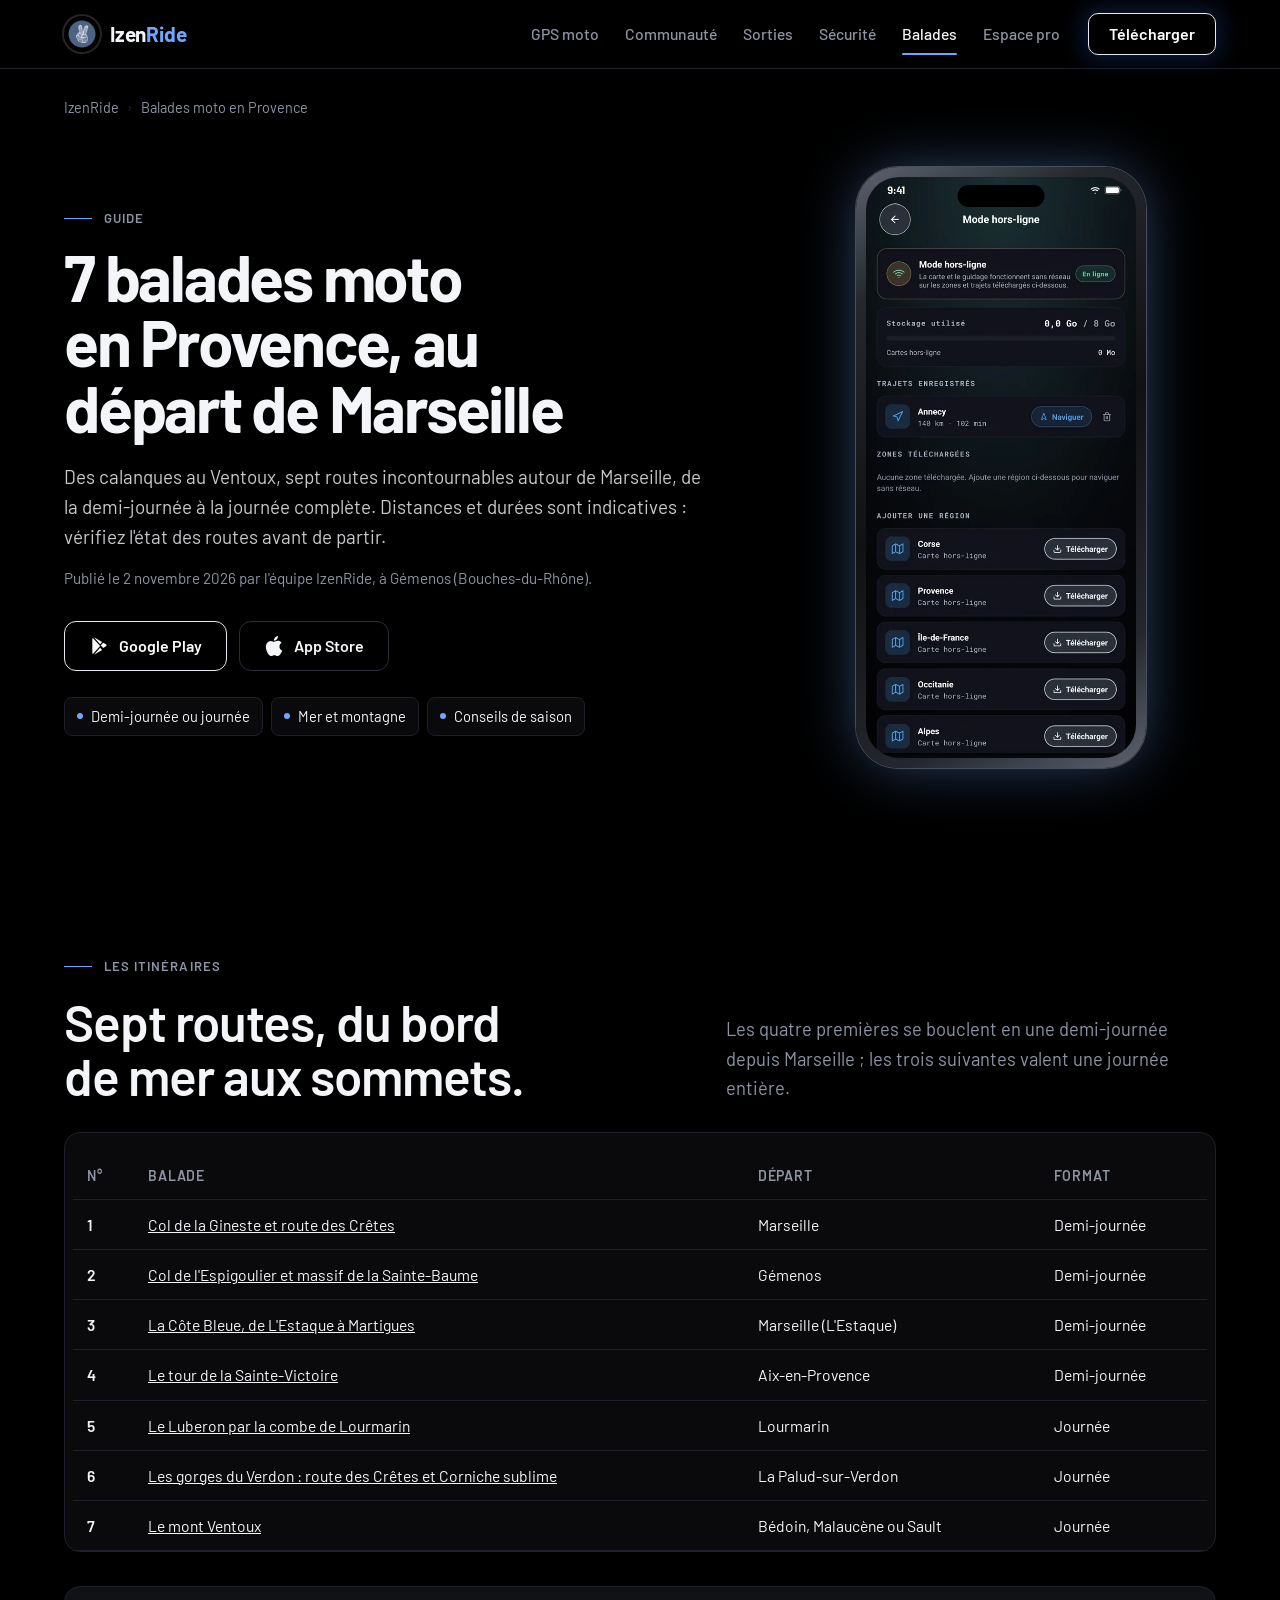
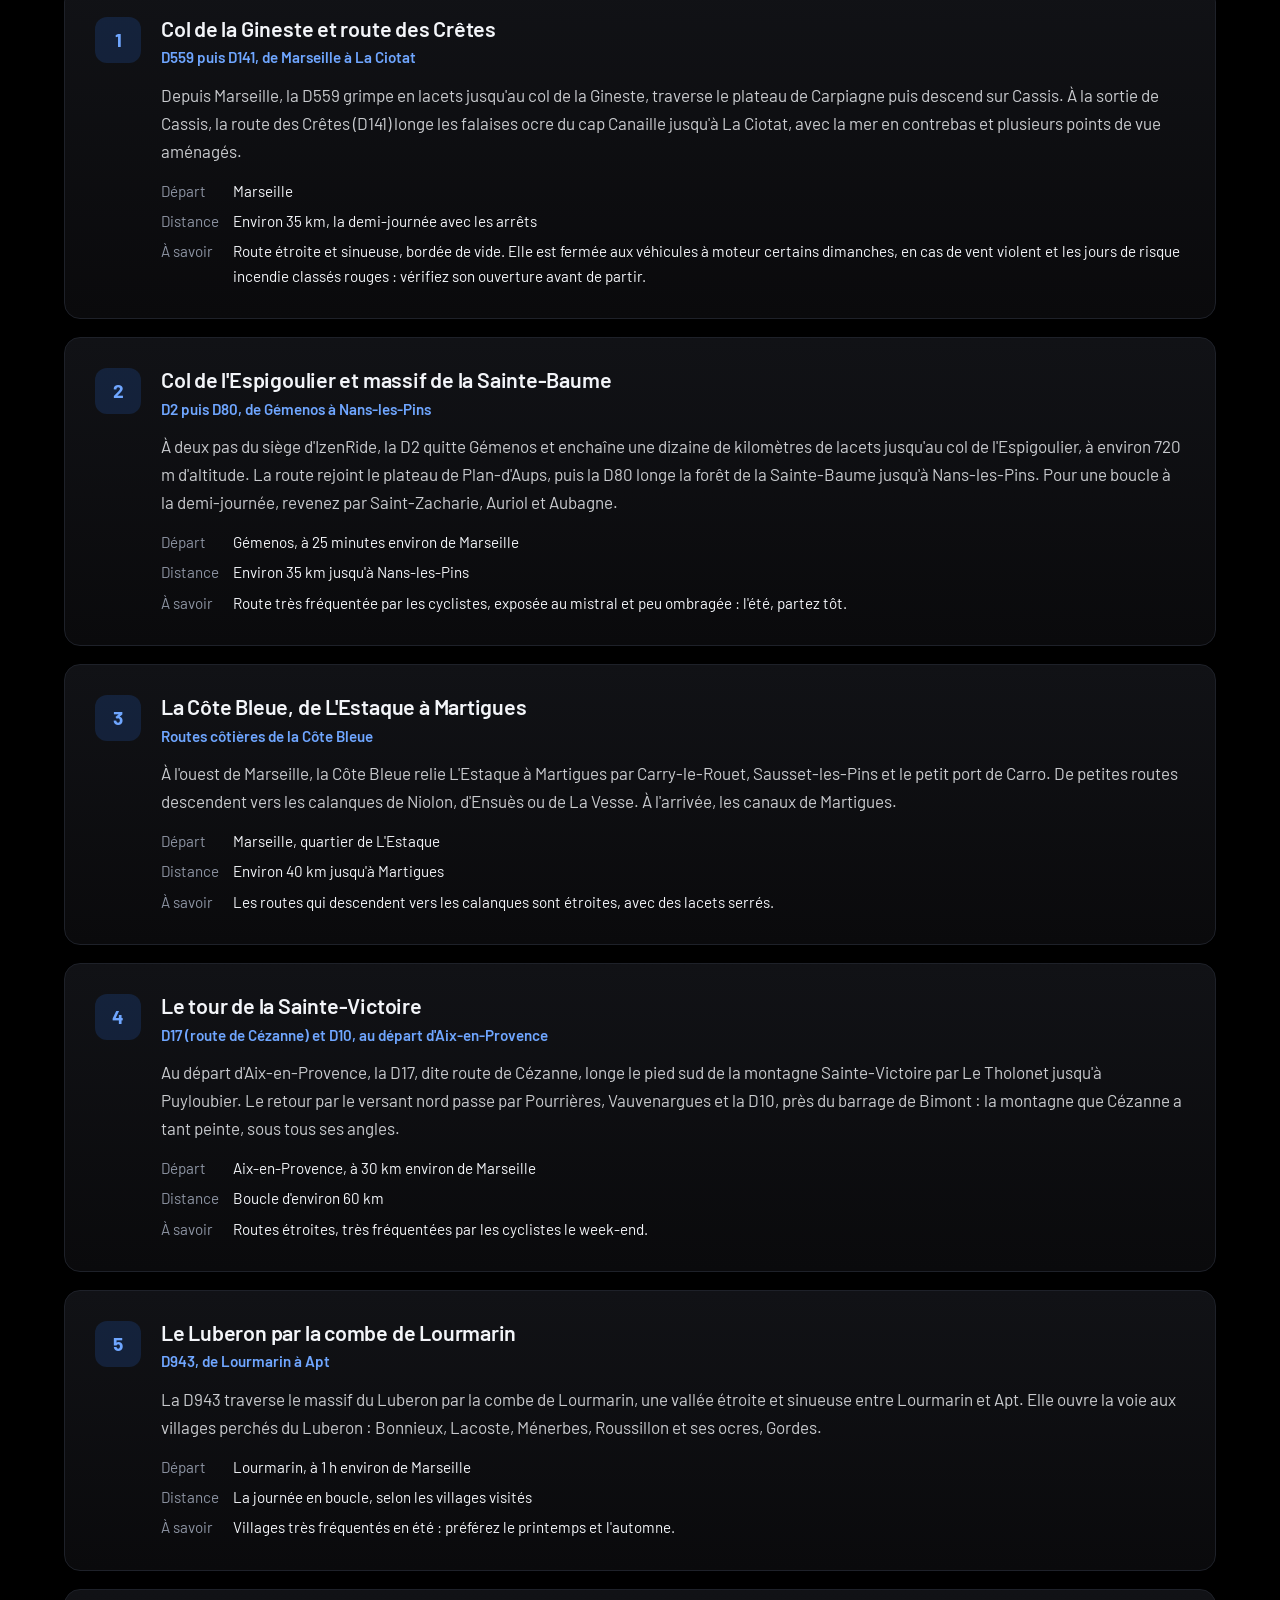
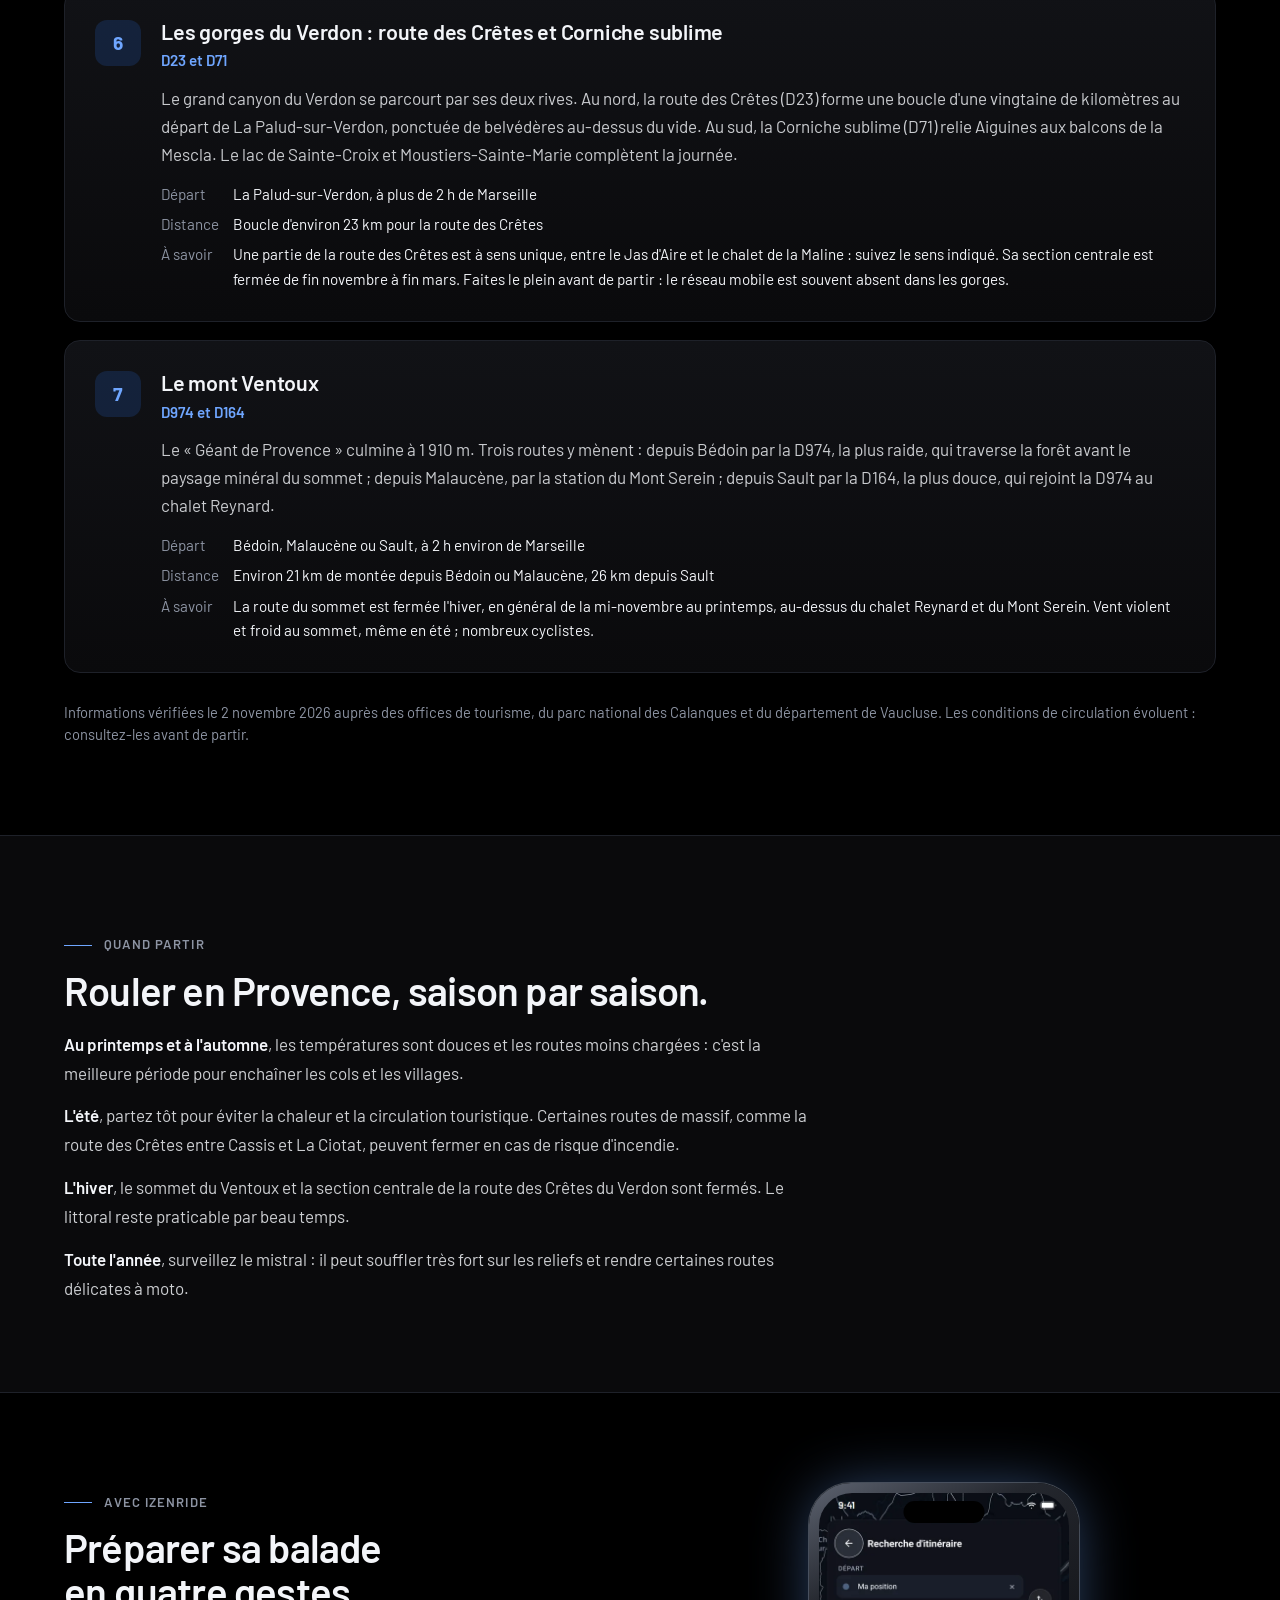
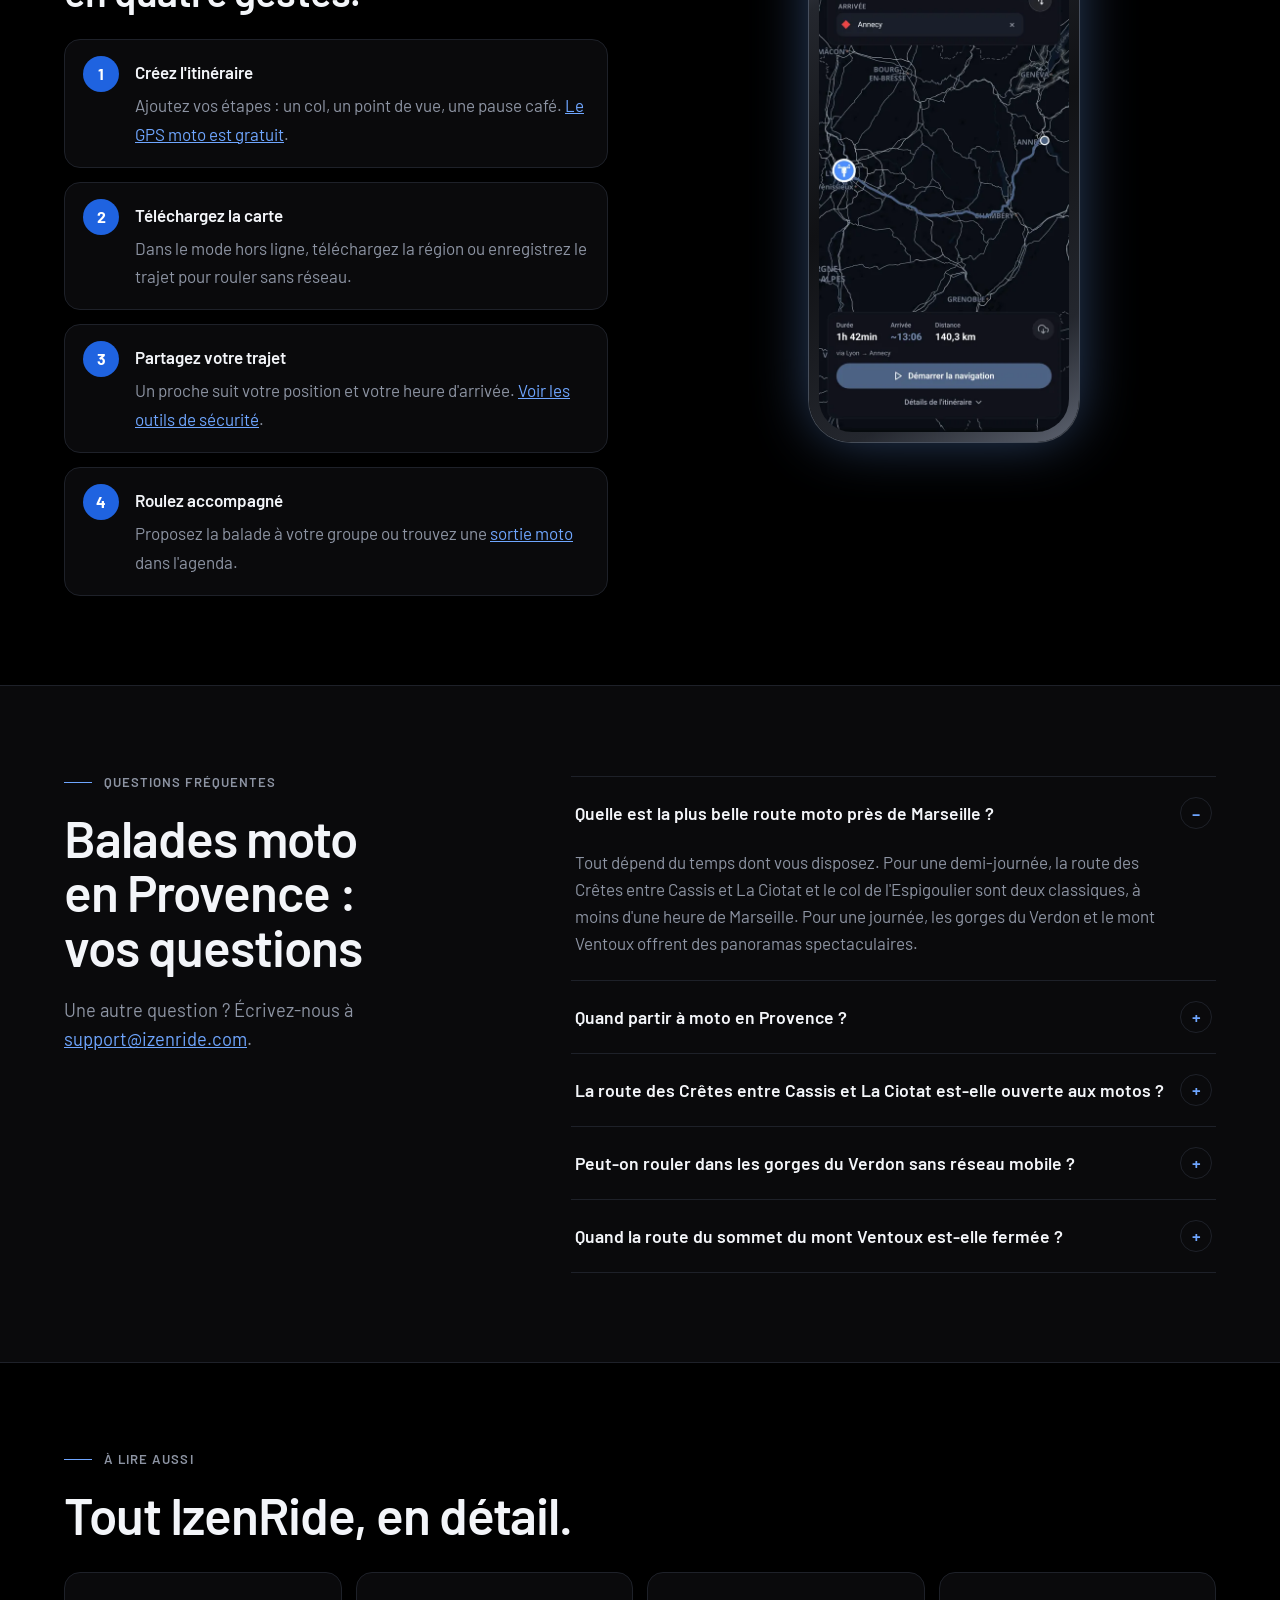
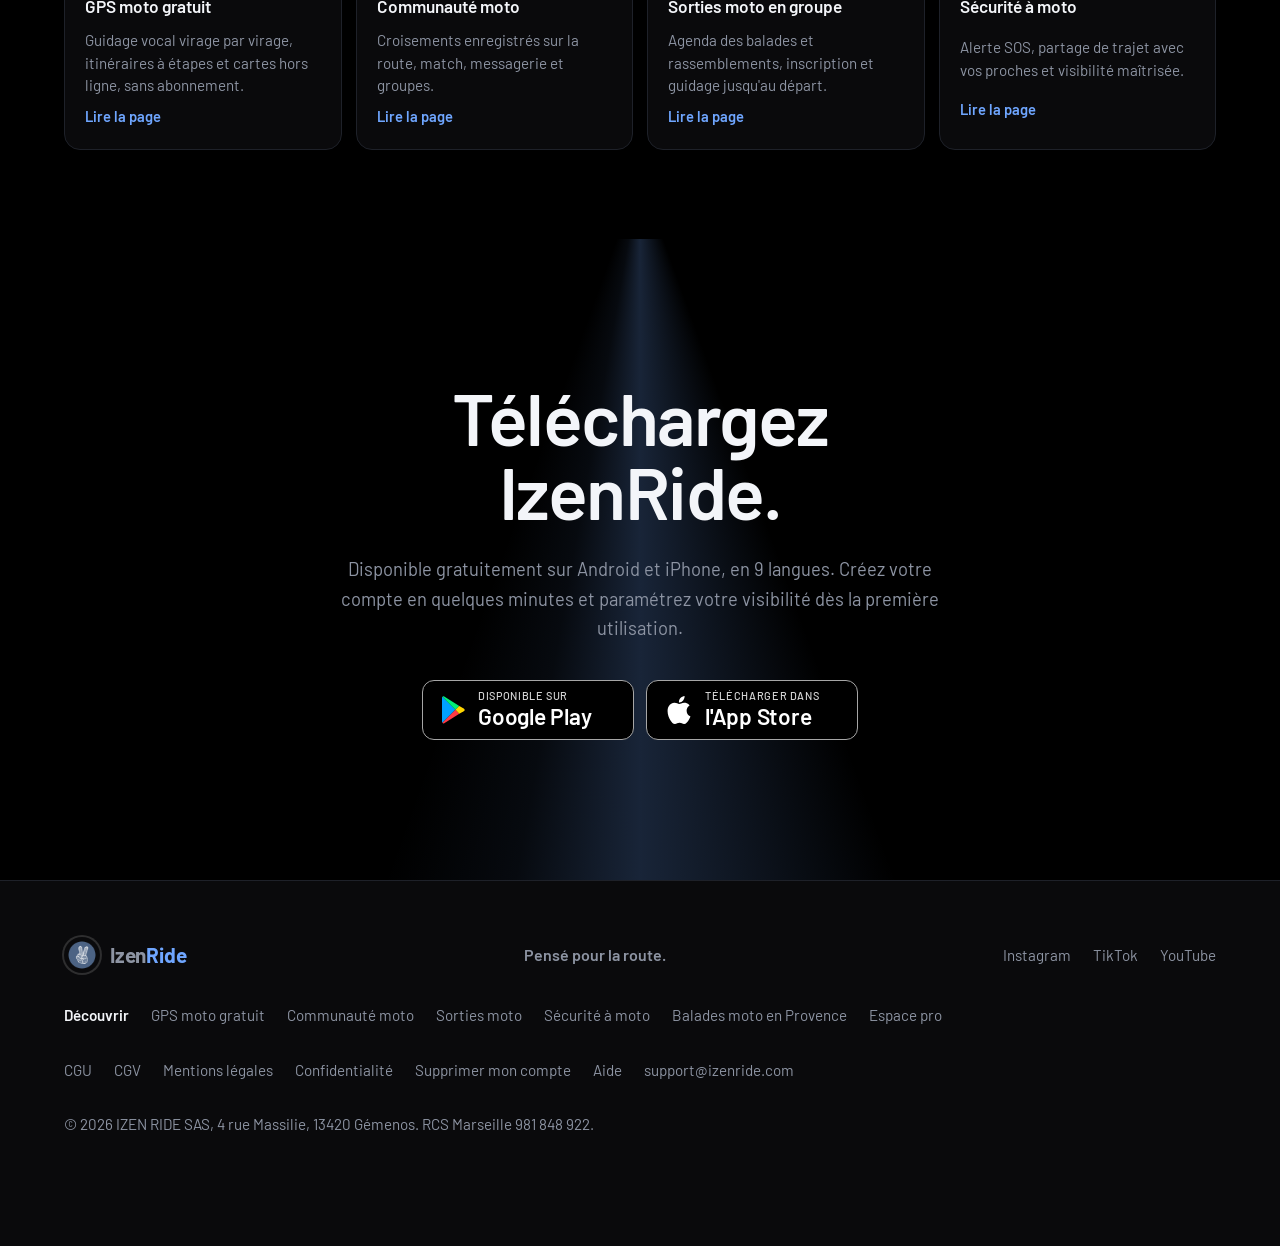
==== commit b88b6f7a: "Onglet « Espace pro » et page de présentation de l'espace pro - nouvelle page espace-pro.html, bâtie" ====
--- a/balades-moto-provence.html
+++ b/balades-moto-provence.html
@@ -31,7 +31,6 @@
 <link rel="preload" href="assets/fonts/barlow-latin-700-normal.woff2" as="font" type="font/woff2" crossorigin>
 <link rel="stylesheet" href="assets/css/fonts.css?v=20261020">
 <link rel="stylesheet" href="assets/css/site.css?v=20261102b">
-<link rel="stylesheet" href="assets/css/v2.css?v=20261029">
 <link rel="stylesheet" href="assets/css/page.css?v=20261102">
 <script type="application/ld+json">
 {
@@ -167,6 +166,7 @@
       <a href="sorties-moto.html">Sorties</a>
       <a href="securite-moto.html">Sécurité</a>
       <a href="balades-moto-provence.html" aria-current="page">Balades</a>
+      <a href="espace-pro.html">Espace pro</a>
     </nav>
     <a class="btn btn-primary" href="#telecharger">Télécharger</a>
   </div>
@@ -416,6 +416,7 @@
       <a href="sorties-moto.html">Sorties moto</a>
       <a href="securite-moto.html">Sécurité à moto</a>
       <a href="balades-moto-provence.html">Balades moto en Provence</a>
+      <a href="espace-pro.html">Espace pro</a>
     </nav>
     <nav class="foot-links" aria-label="Informations légales">
       <a href="cgu.html">CGU</a>
@@ -429,6 +430,5 @@
     <p>© 2026 IZEN RIDE SAS, 4 rue Massilie, 13420 Gémenos. RCS Marseille 981 848 922.</p>
   </div>
 </footer>
-<script src="assets/js/fx.js?v=20261029" defer></script>
 </body>
 </html>
